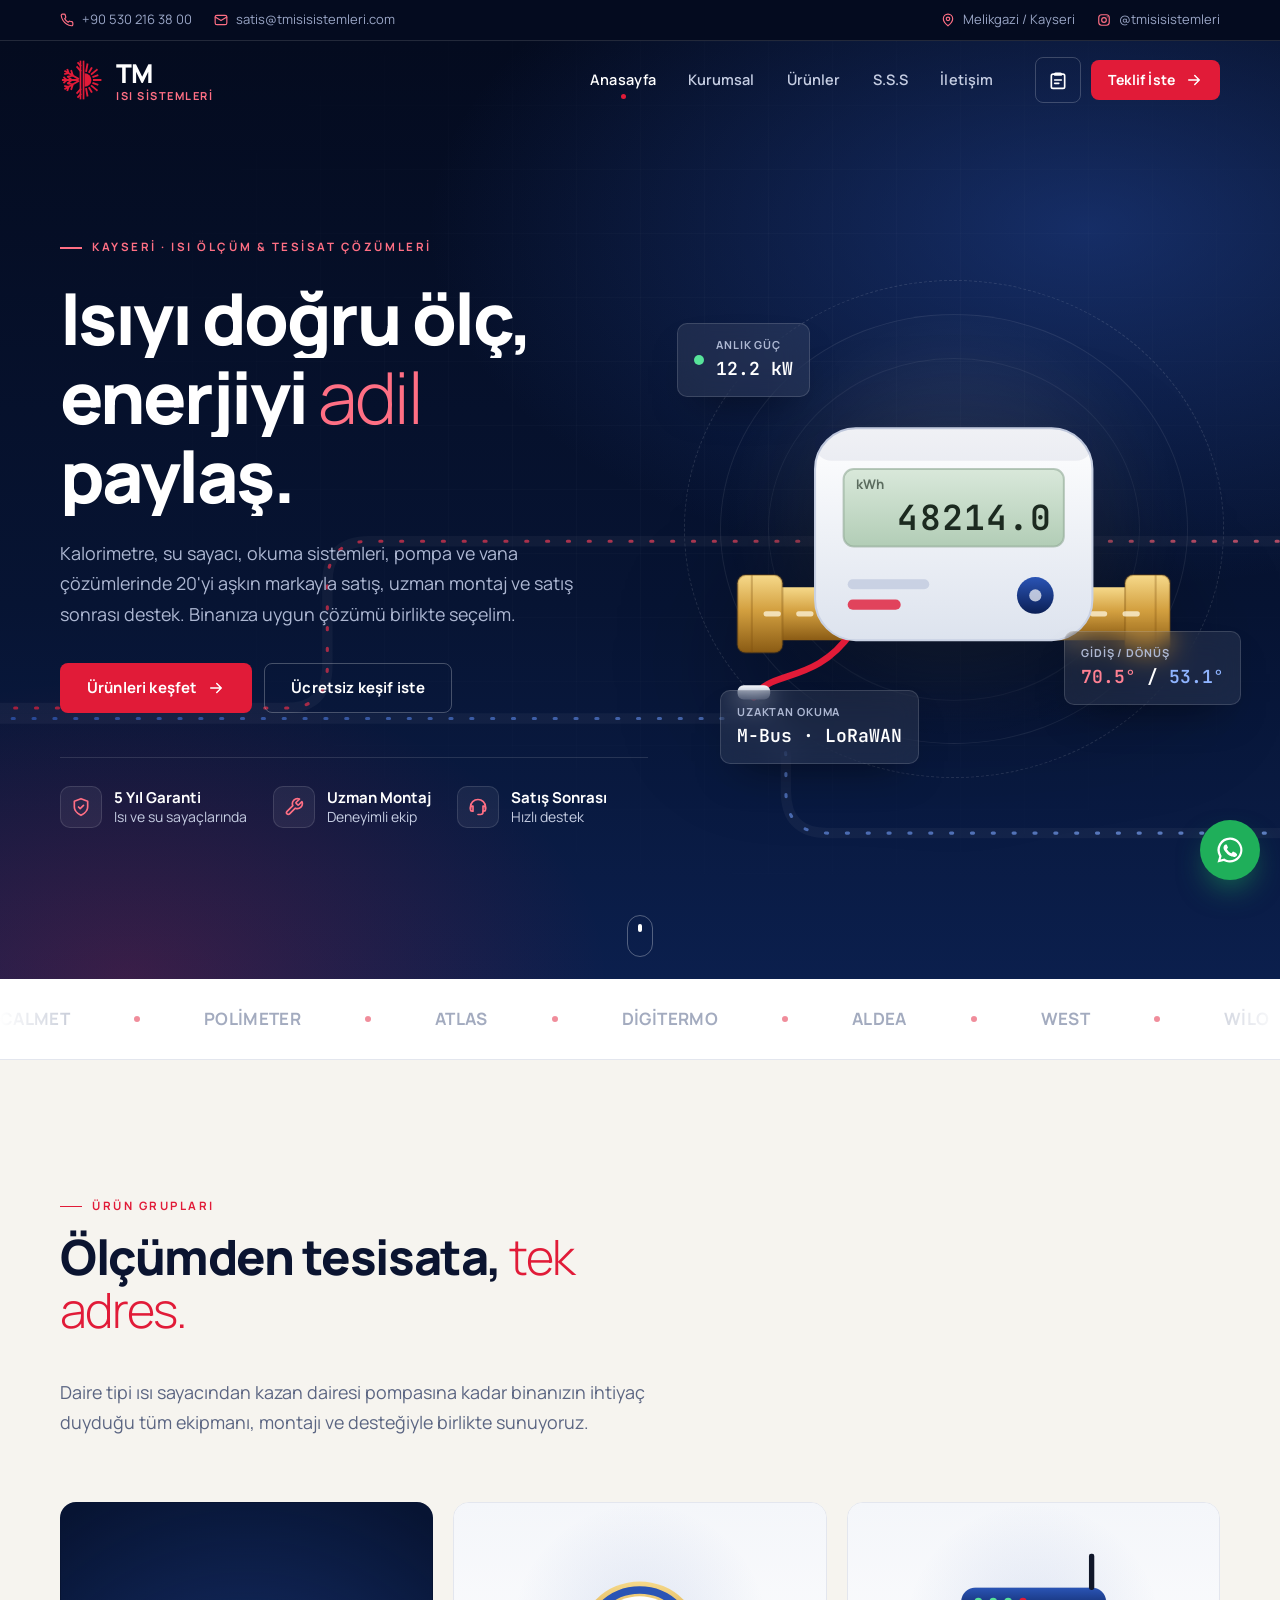
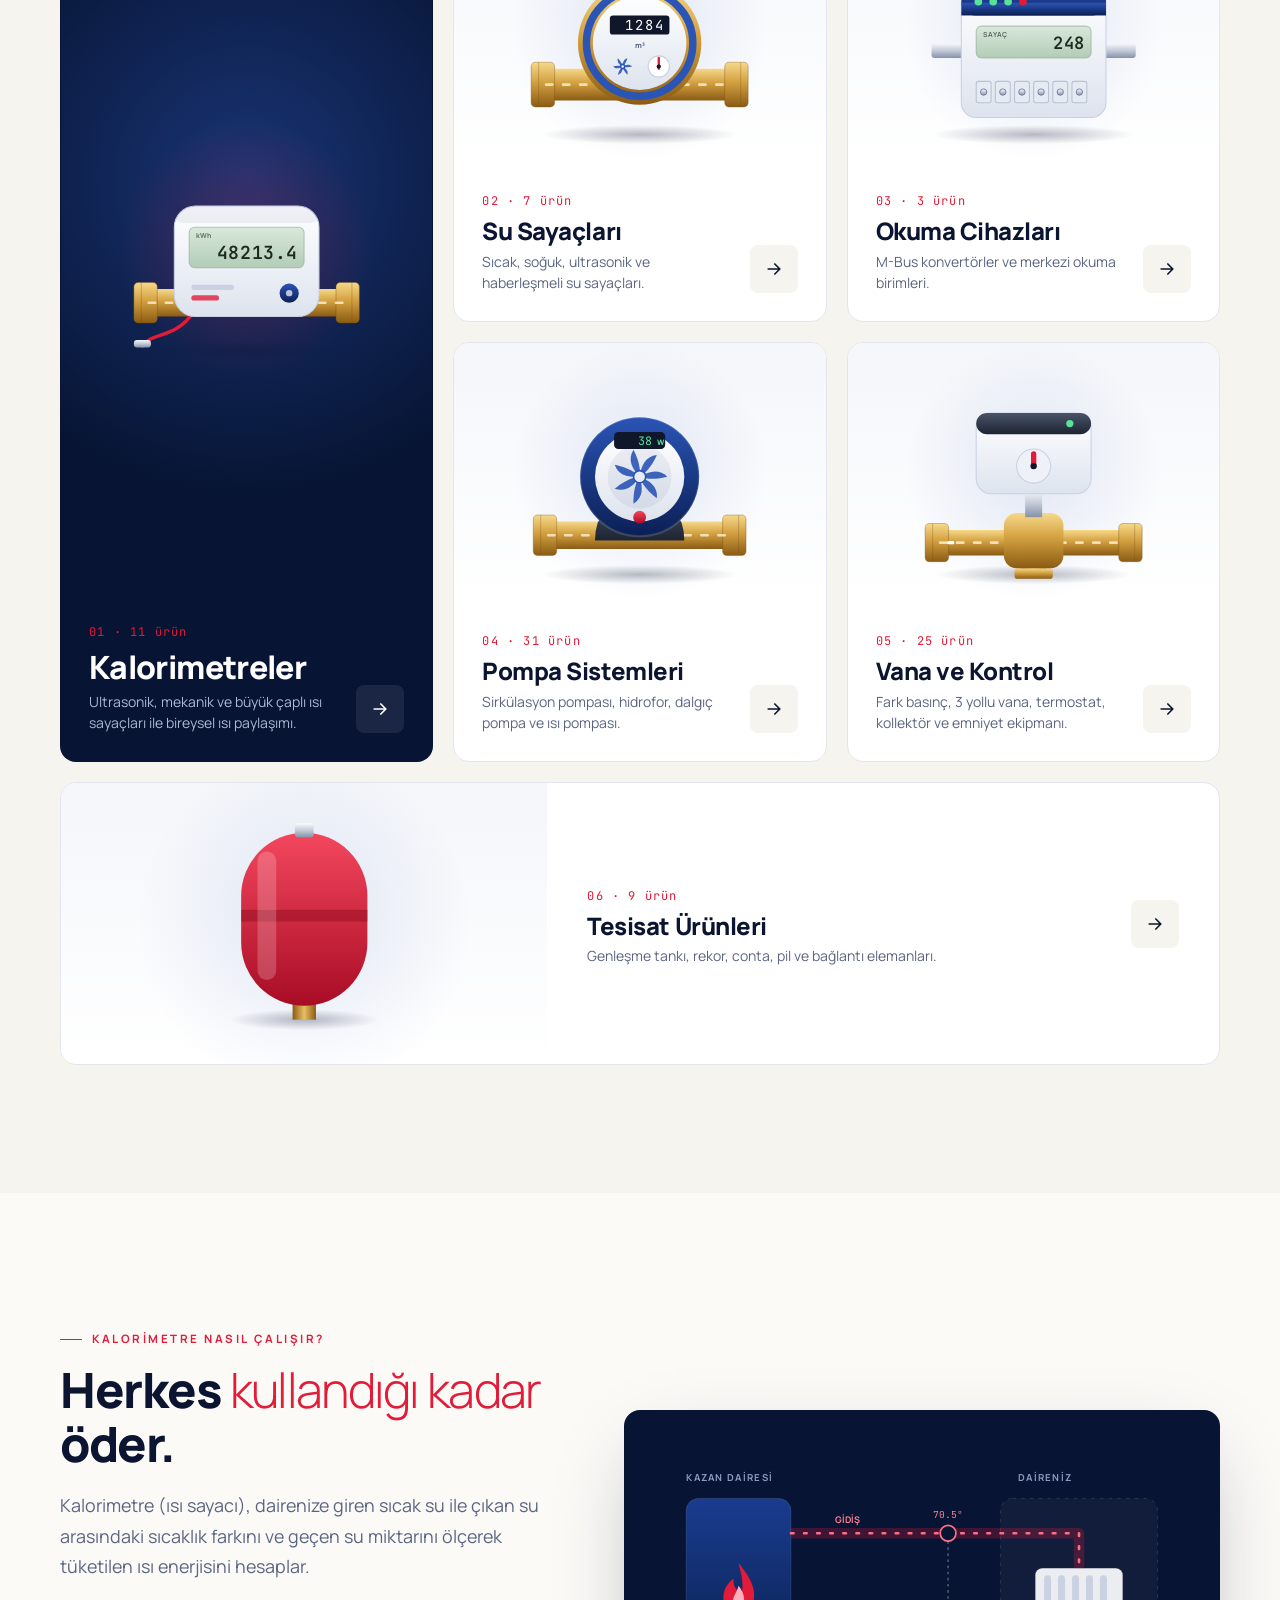
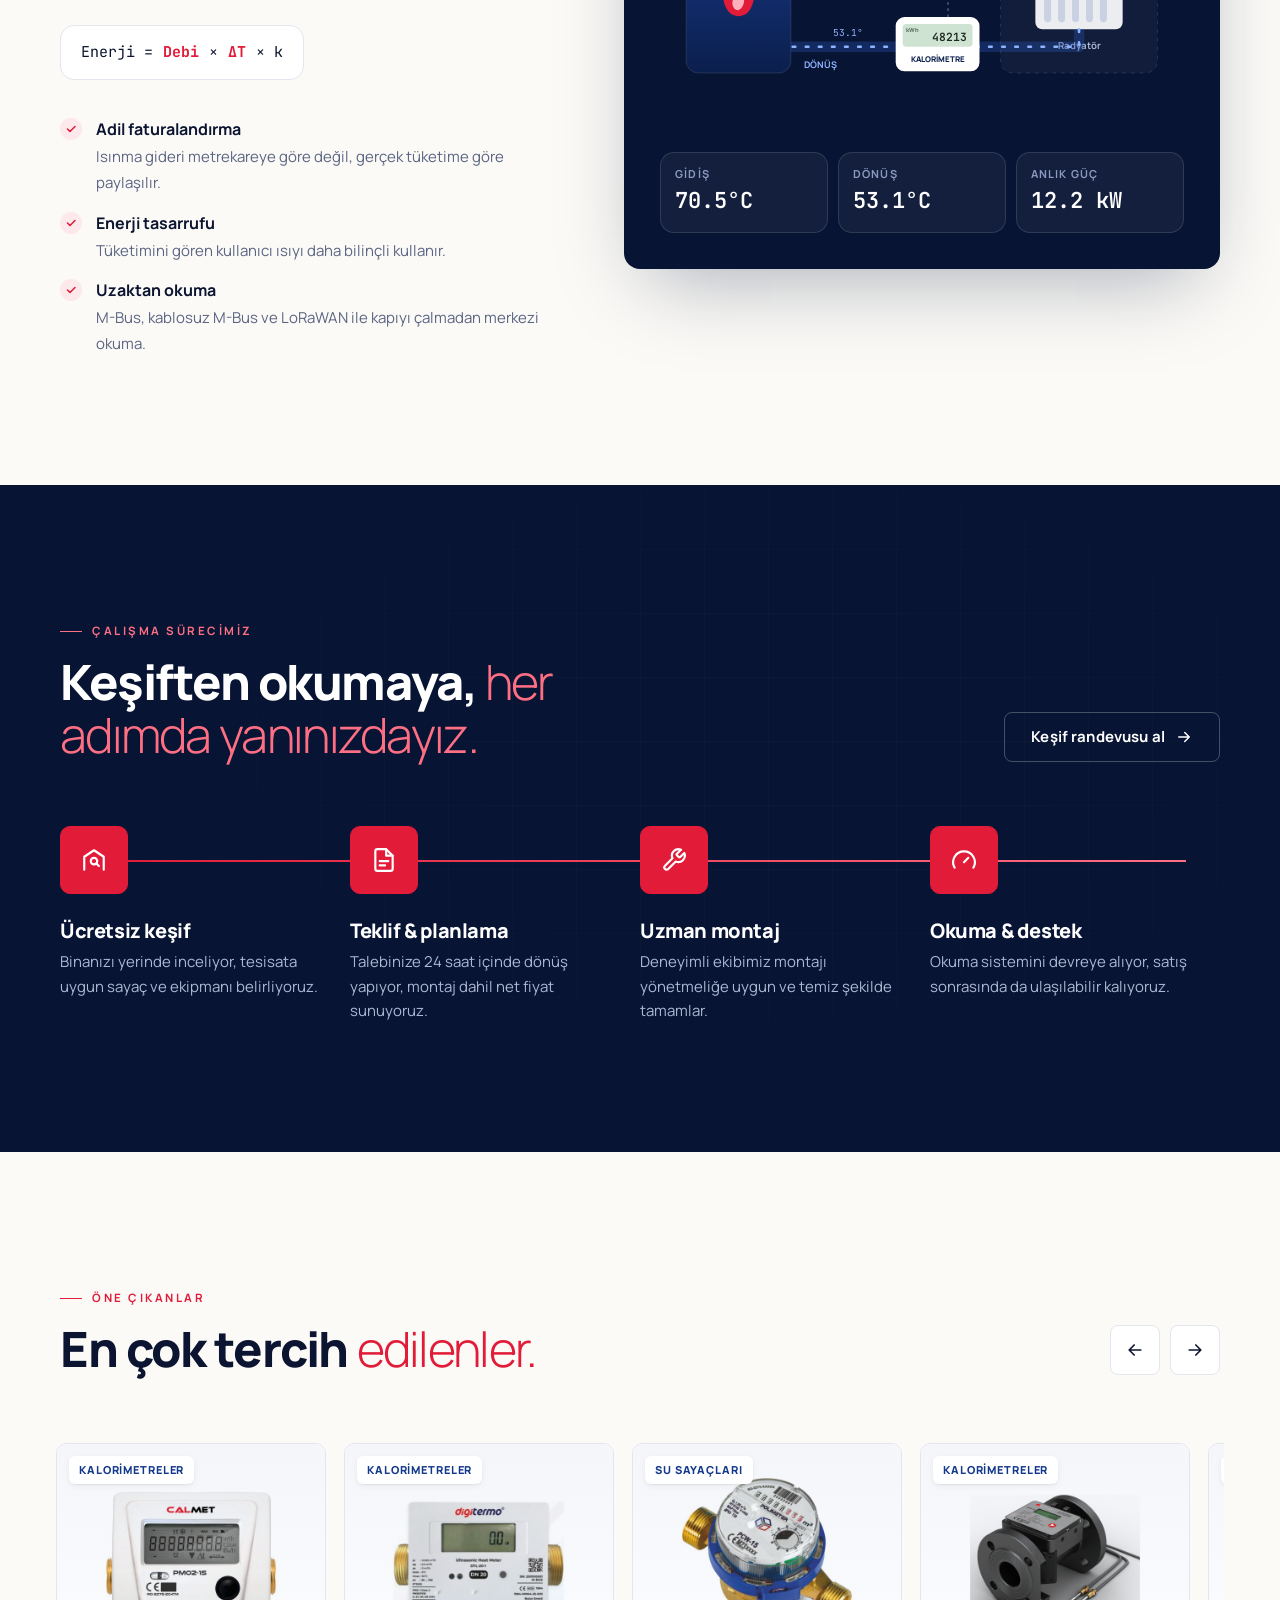
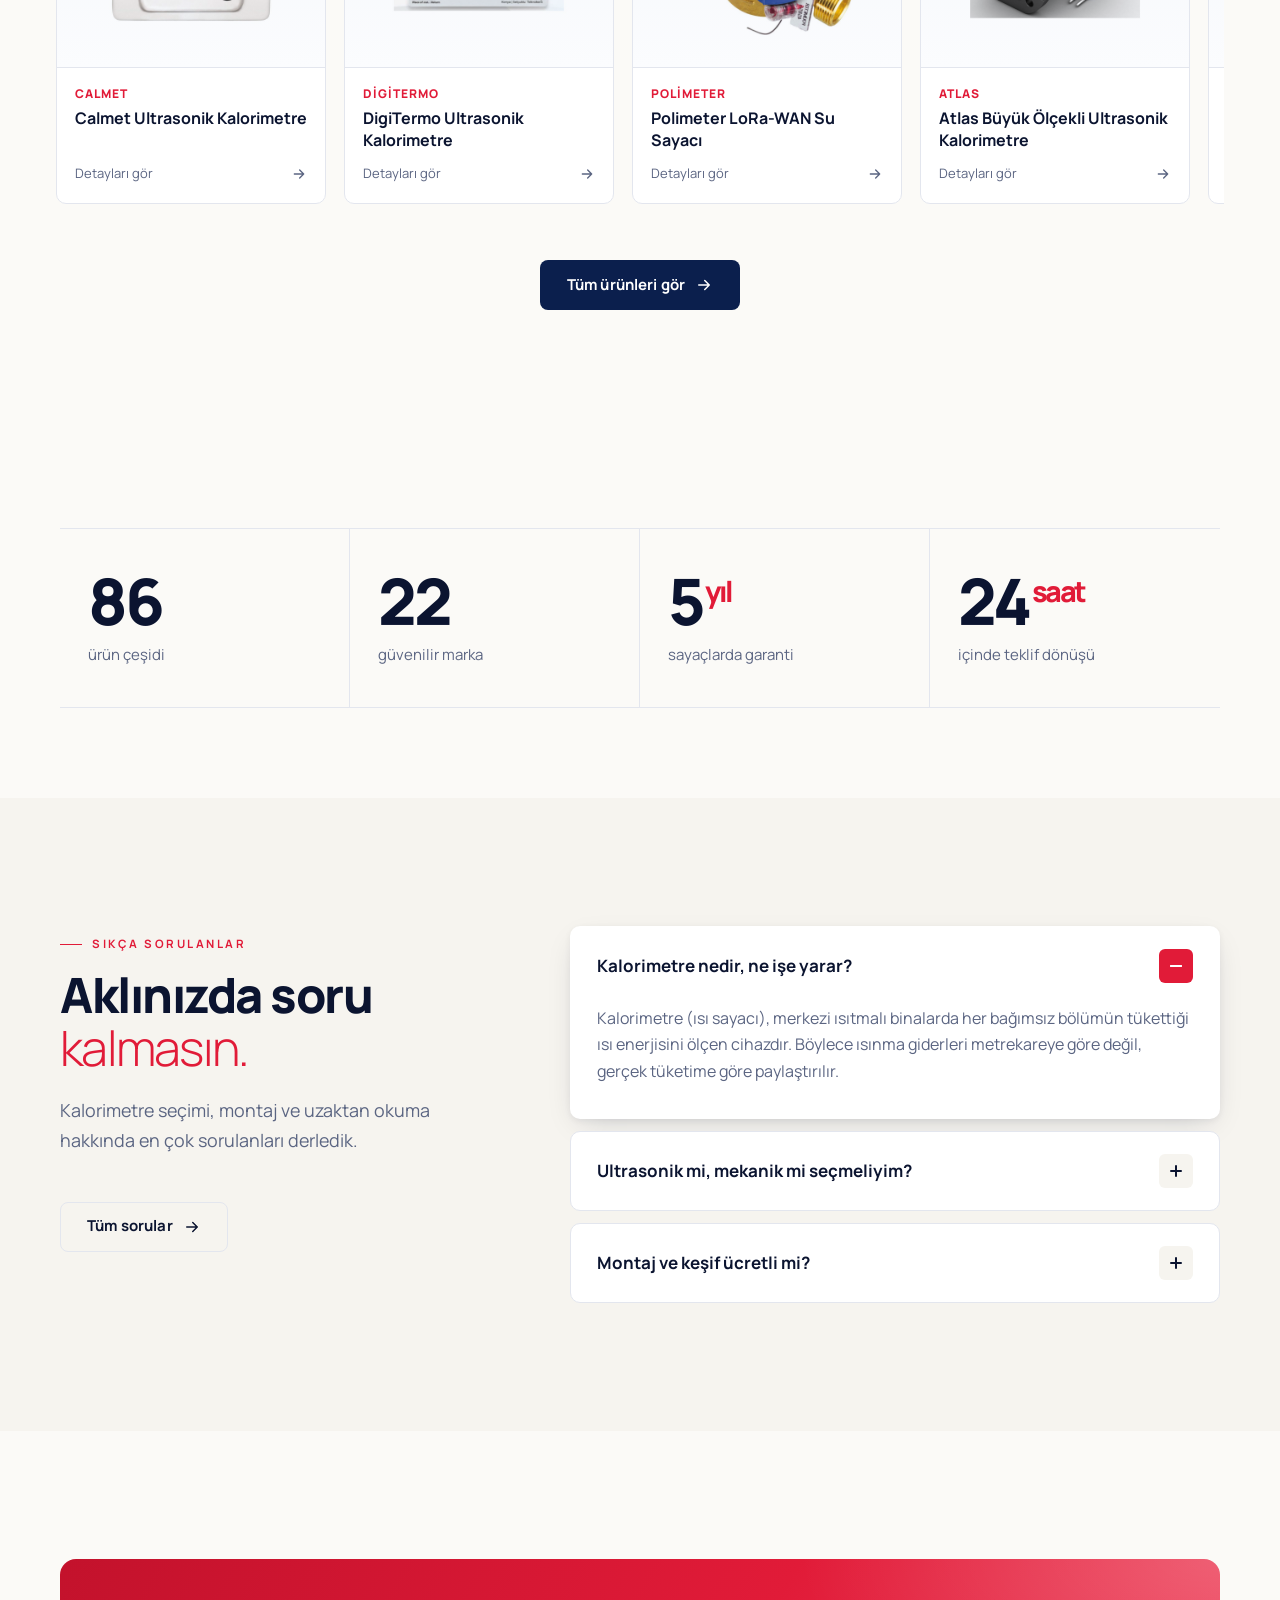
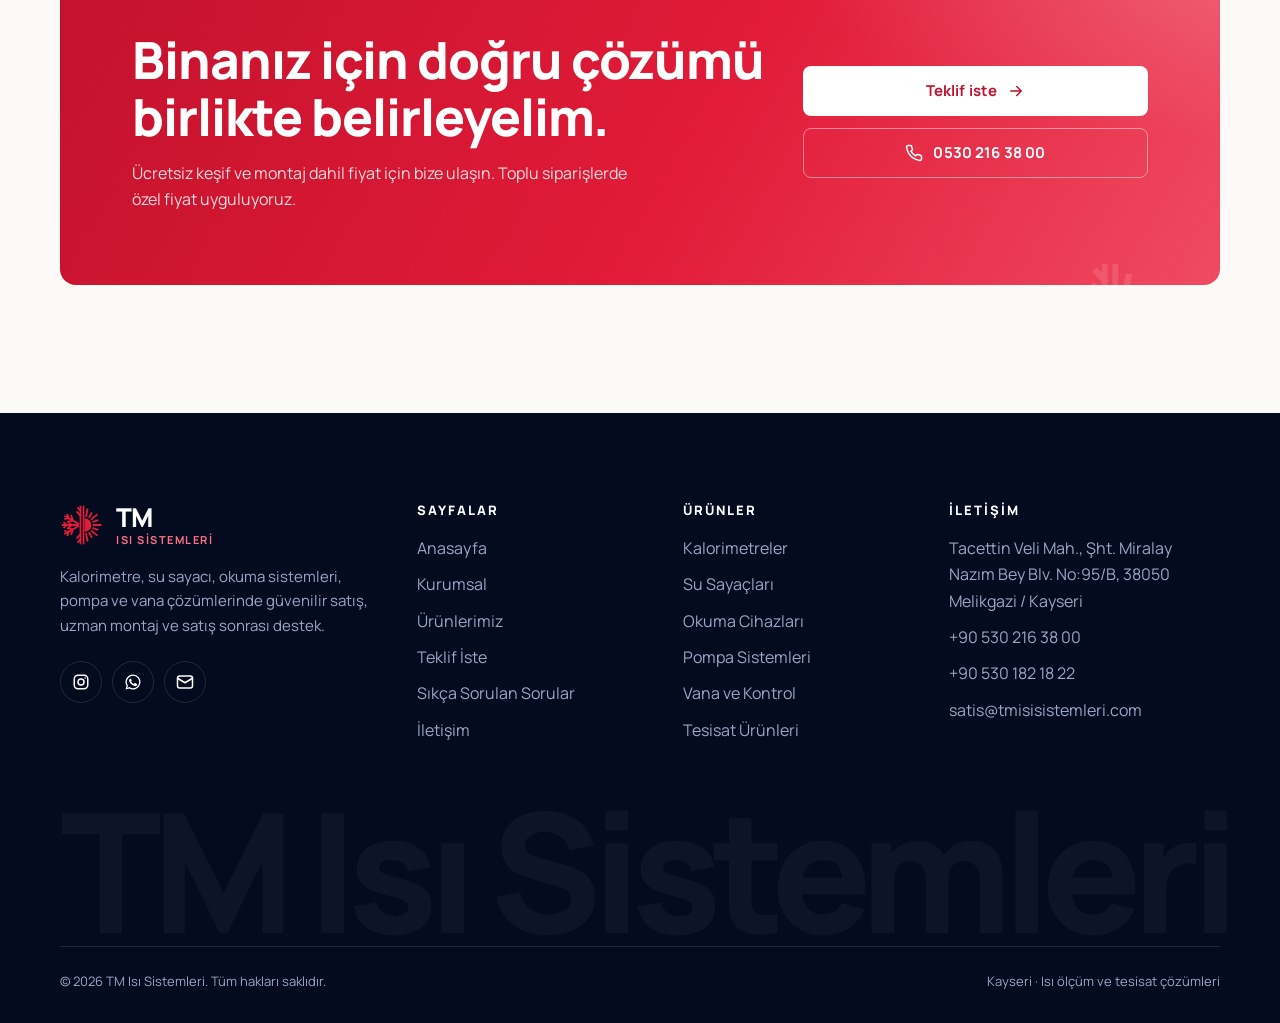
==== index.html @ ef0e56c4 "TM Isı Sistemleri demo sitesi Co-Authored-By: Claude Opus 5.5 <noreply@anthropic.com>" ====
<!doctype html>
<html lang="tr">
<head>
<meta charset="utf-8">
<meta name="viewport" content="width=device-width, initial-scale=1, viewport-fit=cover">
<title>TM Isı Sistemleri — Kalorimetre, Su Sayacı, Pompa ve Vana Çözümleri | Kayseri</title>
<meta name="description" content="Kayseri merkezli TM Isı Sistemleri; ultrasonik kalorimetre (ısı sayacı), su sayacı, okuma sistemleri, sirkülasyon pompası ve vana çözümlerinde satış, uzman montaj ve satış sonrası destek sunar.">
<meta name="theme-color" content="#071433">
<meta property="og:title" content="TM Isı Sistemleri — Kalorimetre, Su Sayacı, Pompa ve Vana Çözümleri | Kayseri">
<meta property="og:description" content="Kayseri merkezli TM Isı Sistemleri; ultrasonik kalorimetre (ısı sayacı), su sayacı, okuma sistemleri, sirkülasyon pompası ve vana çözümlerinde satış, uzman montaj ve satış sonrası destek sunar.">
<meta property="og:type" content="website">
<meta property="og:locale" content="tr_TR">
<link rel="icon" href="assets/img/favicon.svg" type="image/svg+xml">
<link rel="preconnect" href="https://fonts.googleapis.com">
<link rel="preconnect" href="https://fonts.gstatic.com" crossorigin>
<link href="https://fonts.googleapis.com/css2?family=JetBrains+Mono:wght@500;600&family=Manrope:wght@300;400;500;600;700;800&display=swap" rel="stylesheet">
<link rel="stylesheet" href="assets/css/style.css?v=1792790046">
<script>document.documentElement.classList.add('js');try{if(sessionStorage.getItem('tm_pt')&&!matchMedia('(prefers-reduced-motion: reduce)').matches){document.documentElement.classList.add('pt-enter')}sessionStorage.removeItem('tm_pt')}catch(e){}</script>
<script type="application/ld+json">{"@context":"https://schema.org","@type":"LocalBusiness","name":"TM Isı Sistemleri","image":"assets/img/favicon.svg","telephone":"+905302163800","email":"satis@tmisisistemleri.com","url":"https://kalorimetre.net","address":{"@type":"PostalAddress","streetAddress":"Tacettin Veli Mah., Şht. Miralay Nazım Bey Blv. No:95/B","addressLocality":"Melikgazi","addressRegion":"Kayseri","postalCode":"38050","addressCountry":"TR"},"sameAs":["https://www.instagram.com/tmisisistemleri/"]}</script>
</head>
<body data-page="index">
<svg width="0" height="0" style="position:absolute" aria-hidden="true"><symbol id="i-mark" viewBox="0 0 100 100"><g fill="none" stroke="currentColor" stroke-width="4.2" stroke-linecap="square"><path d="M41.3 47.0L11.9 30.0 M29.2 40.0L25.8 29.5 M29.2 40.0L18.4 42.3 M19.5 34.4L17.0 26.8 M19.5 34.4L11.7 36.1 M40.5 50.0L6.5 50.0 M26.5 50.0L18.3 42.6 M26.5 50.0L18.3 57.4 M15.3 50.0L9.4 44.6 M15.3 50.0L9.4 55.4 M41.3 53.0L11.9 70.0 M29.2 60.0L18.4 57.7 M29.2 60.0L25.8 70.5 M19.5 65.6L11.7 63.9 M19.5 65.6L17.0 73.2 M46.5 29.0L39.1 20.8 M46.5 17.2L41.1 11.3 M46.5 71.0L39.1 79.2 M46.5 82.8L41.1 88.7"/><path class="sun-rays" d="M59.6 29.3L62.3 14.5 M66.5 31.8L71.5 23.2 M72.1 36.5L83.6 26.9 M75.7 42.8L85.1 39.4 M77.0 50.0L92.0 50.0 M75.7 57.2L85.1 60.6 M72.1 63.5L83.6 73.1 M66.5 68.2L71.5 76.8 M59.6 70.7L62.3 85.5"/></g><rect x="44.6" y="6" width="3.8" height="88" fill="currentColor"/><rect x="51.6" y="6" width="3.8" height="88" fill="currentColor"/><path d="M56 34.5a15.5 15.5 0 0 1 0 31z" fill="currentColor"/></symbol><symbol id="i-phone" viewBox="0 0 24 24"><path fill="none" stroke="currentColor" stroke-width="2" stroke-linecap="round" stroke-linejoin="round" d="M22 16.9v3a2 2 0 0 1-2.2 2 19.8 19.8 0 0 1-8.6-3.1 19.5 19.5 0 0 1-6-6A19.8 19.8 0 0 1 2.1 4.2 2 2 0 0 1 4.1 2h3a2 2 0 0 1 2 1.7c.1.9.4 1.8.7 2.7a2 2 0 0 1-.5 2.1L8 9.8a16 16 0 0 0 6 6l1.3-1.3a2 2 0 0 1 2.1-.4c.9.3 1.8.6 2.7.7a2 2 0 0 1 1.7 2z"/></symbol>
<symbol id="i-mail" viewBox="0 0 24 24"><g fill="none" stroke="currentColor" stroke-width="2" stroke-linecap="round" stroke-linejoin="round"><rect x="2" y="4" width="20" height="16" rx="3"/><path d="m22 7-10 6L2 7"/></g></symbol>
<symbol id="i-pin" viewBox="0 0 24 24"><g fill="none" stroke="currentColor" stroke-width="2" stroke-linecap="round" stroke-linejoin="round"><path d="M20 10c0 6-8 12-8 12S4 16 4 10a8 8 0 0 1 16 0z"/><circle cx="12" cy="10" r="3"/></g></symbol>
<symbol id="i-arrow" viewBox="0 0 24 24"><path fill="none" stroke="currentColor" stroke-width="2" stroke-linecap="round" stroke-linejoin="round" d="M5 12h14M13 6l6 6-6 6"/></symbol>
<symbol id="i-left" viewBox="0 0 24 24"><path fill="none" stroke="currentColor" stroke-width="2" stroke-linecap="round" stroke-linejoin="round" d="M19 12H5M11 6l-6 6 6 6"/></symbol>
<symbol id="i-plus" viewBox="0 0 24 24"><path fill="none" stroke="currentColor" stroke-width="2.4" stroke-linecap="round" d="M12 5v14M5 12h14"/></symbol>
<symbol id="i-check" viewBox="0 0 24 24"><path fill="none" stroke="currentColor" stroke-width="2.6" stroke-linecap="round" stroke-linejoin="round" d="M5 12.5l4.5 4.5L19 7.5"/></symbol>
<symbol id="i-menu" viewBox="0 0 24 24"><path fill="none" stroke="currentColor" stroke-width="2" stroke-linecap="round" d="M4 8h16M4 16h10"/></symbol>
<symbol id="i-close" viewBox="0 0 24 24"><path fill="none" stroke="currentColor" stroke-width="2.2" stroke-linecap="round" d="M6 6l12 12M18 6 6 18"/></symbol>
<symbol id="i-search" viewBox="0 0 24 24"><g fill="none" stroke="currentColor" stroke-width="2" stroke-linecap="round"><circle cx="11" cy="11" r="7"/><path d="m20 20-3.5-3.5"/></g></symbol>
<symbol id="i-filter" viewBox="0 0 24 24"><path fill="none" stroke="currentColor" stroke-width="2" stroke-linecap="round" d="M4 6h16M7 12h10M10 18h4"/></symbol>
<symbol id="i-list" viewBox="0 0 24 24"><g fill="none" stroke="currentColor" stroke-width="2" stroke-linecap="round" stroke-linejoin="round"><path d="M9 4h6a1 1 0 0 1 1 1v1H8V5a1 1 0 0 1 1-1z"/><path d="M16 5h2a2 2 0 0 1 2 2v13a2 2 0 0 1-2 2H6a2 2 0 0 1-2-2V7a2 2 0 0 1 2-2h2"/><path d="M8 12h8M8 16h5"/></g></symbol>
<symbol id="i-shield" viewBox="0 0 24 24"><g fill="none" stroke="currentColor" stroke-width="2" stroke-linecap="round" stroke-linejoin="round"><path d="M12 22s8-4 8-10V5l-8-3-8 3v7c0 6 8 10 8 10z"/><path d="m9 12 2 2 4-4"/></g></symbol>
<symbol id="i-tool" viewBox="0 0 24 24"><path fill="none" stroke="currentColor" stroke-width="2" stroke-linecap="round" stroke-linejoin="round" d="M14.7 6.3a1 1 0 0 0 0 1.4l1.6 1.6a1 1 0 0 0 1.4 0l3.8-3.8a6 6 0 0 1-7.9 7.9l-6.9 6.9a2.1 2.1 0 0 1-3-3l6.9-6.9a6 6 0 0 1 7.9-7.9z"/></symbol>
<symbol id="i-headset" viewBox="0 0 24 24"><g fill="none" stroke="currentColor" stroke-width="2" stroke-linecap="round" stroke-linejoin="round"><path d="M3 14v-2a9 9 0 0 1 18 0v2"/><path d="M21 15a2 2 0 0 1-2 2h-1v-6h1a2 2 0 0 1 2 2zM3 15a2 2 0 0 0 2 2h1v-6H5a2 2 0 0 0-2 2z"/><path d="M18 17v1a3 3 0 0 1-3 3h-3"/></g></symbol>
<symbol id="i-search-pin" viewBox="0 0 24 24"><g fill="none" stroke="currentColor" stroke-width="2" stroke-linecap="round" stroke-linejoin="round"><path d="M3 21V9l9-6 9 6v12"/><circle cx="12" cy="13" r="3"/><path d="m14.2 15.2 2.3 2.3"/></g></symbol>
<symbol id="i-doc" viewBox="0 0 24 24"><g fill="none" stroke="currentColor" stroke-width="2" stroke-linecap="round" stroke-linejoin="round"><path d="M14 2H6a2 2 0 0 0-2 2v16a2 2 0 0 0 2 2h12a2 2 0 0 0 2-2V8z"/><path d="M14 2v6h6M8 13h8M8 17h5"/></g></symbol>
<symbol id="i-gauge" viewBox="0 0 24 24"><g fill="none" stroke="currentColor" stroke-width="2" stroke-linecap="round"><path d="M12 14l4-4"/><path d="M3.3 19a10 10 0 1 1 17.4 0"/></g></symbol>
<symbol id="i-clock" viewBox="0 0 24 24"><g fill="none" stroke="currentColor" stroke-width="2" stroke-linecap="round"><circle cx="12" cy="12" r="9"/><path d="M12 7v5l3 2"/></g></symbol>
<symbol id="i-info" viewBox="0 0 24 24"><g fill="none" stroke="currentColor" stroke-width="2" stroke-linecap="round"><circle cx="12" cy="12" r="9"/><path d="M12 11v5M12 8h.01"/></g></symbol>
<symbol id="i-copy" viewBox="0 0 24 24"><g fill="none" stroke="currentColor" stroke-width="2" stroke-linecap="round" stroke-linejoin="round"><rect x="9" y="9" width="12" height="12" rx="2"/><path d="M5 15H4a1 1 0 0 1-1-1V4a1 1 0 0 1 1-1h10a1 1 0 0 1 1 1v1"/></g></symbol>
<symbol id="i-upload" viewBox="0 0 24 24"><path fill="none" stroke="currentColor" stroke-width="2" stroke-linecap="round" stroke-linejoin="round" d="M12 16V4M7 9l5-5 5 5M4 16v3a2 2 0 0 0 2 2h12a2 2 0 0 0 2-2v-3"/></symbol>
<symbol id="i-wa" viewBox="0 0 24 24"><path fill="currentColor" d="M12 2a10 10 0 0 0-8.6 15.1L2 22l5-1.3A10 10 0 1 0 12 2zm0 18.2c-1.5 0-3-.4-4.2-1.2l-.3-.2-3 .8.8-2.9-.2-.3A8.2 8.2 0 1 1 12 20.2zm4.5-6.1c-.2-.1-1.5-.7-1.7-.8-.2-.1-.4-.1-.6.1l-.8 1c-.1.2-.3.2-.5.1a6.7 6.7 0 0 1-3.3-2.9c-.3-.4.2-.4.7-1.4.1-.2 0-.3 0-.4l-.8-1.8c-.2-.5-.4-.4-.6-.4h-.5a1 1 0 0 0-.7.3c-.2.3-.9.9-.9 2.2s1 2.6 1.1 2.7c.1.2 1.9 2.9 4.6 4 1.7.7 2.4.8 3.2.7.5-.1 1.5-.6 1.8-1.2.2-.6.2-1.1.1-1.2l-.4-.2z"/></symbol>
<symbol id="i-ig" viewBox="0 0 24 24"><g fill="none" stroke="currentColor" stroke-width="2"><rect x="3" y="3" width="18" height="18" rx="5"/><circle cx="12" cy="12" r="4"/><circle cx="17.5" cy="6.5" r="1" fill="currentColor" stroke="none"/></g></symbol>
</svg>

<div class="pt" aria-hidden="true">
  <div class="pt__panel"></div>
  <div class="pt__stage">
    <div class="pt__logo">
      <div class="pt__mark"><svg class="pt__layer" style="--z:10"><use href="#i-mark"/></svg><svg class="pt__layer" style="--z:9"><use href="#i-mark"/></svg><svg class="pt__layer" style="--z:8"><use href="#i-mark"/></svg><svg class="pt__layer" style="--z:7"><use href="#i-mark"/></svg><svg class="pt__layer" style="--z:6"><use href="#i-mark"/></svg><svg class="pt__layer" style="--z:5"><use href="#i-mark"/></svg><svg class="pt__layer" style="--z:4"><use href="#i-mark"/></svg><svg class="pt__layer" style="--z:3"><use href="#i-mark"/></svg><svg class="pt__layer" style="--z:2"><use href="#i-mark"/></svg><svg class="pt__layer" style="--z:1"><use href="#i-mark"/></svg><svg class="pt__layer" style="--z:0"><use href="#i-mark"/></svg></div>
      <div class="pt__word"><span class="pt__tm">TM</span><span class="pt__sub">Isı Sistemleri</span></div>
    </div>
  </div>
</div>

<div class="topbar">
  <div class="wrap">
    <div class="topbar__l">
      <a href="tel:+905302163800"><svg><use href="#i-phone"/></svg>+90 530 216 38 00</a>
      <a href="mailto:satis@tmisisistemleri.com"><svg><use href="#i-mail"/></svg>satis@tmisisistemleri.com</a>
    </div>
    <div class="topbar__r">
      <a href="iletisim.html#harita"><svg><use href="#i-pin"/></svg>Melikgazi / Kayseri</a>
      <a href="https://www.instagram.com/tmisisistemleri/" target="_blank" rel="noopener"><svg><use href="#i-ig"/></svg>@tmisisistemleri</a>
    </div>
  </div>
</div>

<header class="header" id="top">
  <div class="wrap">
    <a class="brand" href="index.html" aria-label="TM Isı Sistemleri — Anasayfa">
      <svg class="brand__mark mark" style="color:#E11B38"><use href="#i-mark"/></svg>
      <span class="brand__txt"><span class="brand__tm">TM</span><span class="brand__sub">Isı Sistemleri</span></span>
    </a>
    <nav class="nav" aria-label="Ana menü">
      <a href="index.html" class="is-active" aria-current="page">Anasayfa</a>
      <a href="kurumsal.html" >Kurumsal</a>
      <a href="urunler.html" >Ürünler</a>
      <a href="sss.html" >S.S.S</a>
      <a href="iletisim.html" >İletişim</a>
    </nav>
    <div class="header__cta">
      <a class="cart-btn" href="teklif.html" aria-label="Teklif listesi"><svg><use href="#i-list"/></svg><span class="cart-btn__n" data-cart-n>0</span></a>
      <a class="btn btn--sm" href="teklif.html">Teklif İste <svg><use href="#i-arrow"/></svg></a>
      <button class="burger" type="button" aria-label="Menüyü aç" data-drawer-open><svg><use href="#i-menu"/></svg></button>
    </div>
  </div>
</header>

<div class="drawer" id="drawer" aria-hidden="true">
  <div class="drawer__top">
    <a class="brand" href="index.html"><svg class="brand__mark mark" style="color:#E11B38"><use href="#i-mark"/></svg><span class="brand__txt"><span class="brand__tm">TM</span><span class="brand__sub">Isı Sistemleri</span></span></a>
    <button class="burger" type="button" aria-label="Menüyü kapat" data-drawer-close><svg><use href="#i-close"/></svg></button>
  </div>
  <nav>
    <a href="index.html">Anasayfa <span>01</span></a>
    <a href="kurumsal.html">Kurumsal <span>02</span></a>
    <a href="urunler.html">Ürünler <span>03</span></a>
    <a href="teklif.html">Teklif İste <span>04</span></a>
    <a href="sss.html">S.S.S <span>05</span></a>
    <a href="iletisim.html">İletişim <span>06</span></a>
  </nav>
  <div class="drawer__foot">
    <a class="btn" href="tel:+905302163800"><svg><use href="#i-phone"/></svg> 0530 216 38 00</a>
    <a class="btn btn--wa" href="https://wa.me/905302163800" target="_blank" rel="noopener"><svg><use href="#i-wa"/></svg> WhatsApp</a>
  </div>
</div>

<main id="main">
<section class="hero">
  <div class="hero__grid-bg"></div>
  <svg class="hero__pipes" viewBox="0 0 1440 900" preserveAspectRatio="xMidYMid slice" aria-hidden="true">
    <defs>
      <linearGradient id="hp1" x1="0" x2="1"><stop offset="0" stop-color="#E11B38"/><stop offset="1" stop-color="#FF6F84"/></linearGradient>
      <linearGradient id="hp2" x1="0" x2="1"><stop offset="0" stop-color="#2A54B5"/><stop offset="1" stop-color="#8FB4FF"/></linearGradient>
    </defs>
    <path class="p-base" d="M-40 640 H 380 Q 420 640 420 600 V 520 Q 420 480 460 480 H 1500"/>
    <path class="p-flow" stroke="url(#hp1)" d="M-40 640 H 380 Q 420 640 420 600 V 520 Q 420 480 460 480 H 1500"/>
    <path class="p-base" d="M1500 760 H 900 Q 860 760 860 720 V 690 Q 860 650 820 650 H -40"/>
    <path class="p-flow" stroke="url(#hp2)" style="animation-direction:reverse" d="M1500 760 H 900 Q 860 760 860 720 V 690 Q 860 650 820 650 H -40"/>
  </svg>
  <div class="wrap on-dark">
    <div>
      <span class="eyebrow">Kayseri · Isı ölçüm &amp; tesisat çözümleri</span>
      <h1 class="h-xl"><span class="line"><span>Isıyı doğru ölç,</span></span><span class="line"><span>enerjiyi <span class="serif">adil</span></span></span><span class="line"><span>paylaş.</span></span></h1>
      <p class="lead">Kalorimetre, su sayacı, okuma sistemleri, pompa ve vana çözümlerinde 20'yi aşkın markayla satış, uzman montaj ve satış sonrası destek. Binanıza uygun çözümü birlikte seçelim.</p>
      <div class="hero__ctas">
        <a class="btn" href="urunler.html">Ürünleri keşfet <svg><use href="#i-arrow"/></svg></a>
        <a class="btn btn--ghost" href="teklif.html">Ücretsiz keşif iste</a>
      </div>
      <div class="hero__trust">
        <div><span class="ic"><svg><use href="#i-shield"/></svg></span><span><b>5 Yıl Garanti</b>Isı ve su sayaçlarında</span></div>
        <div><span class="ic"><svg><use href="#i-tool"/></svg></span><span><b>Uzman Montaj</b>Deneyimli ekip</span></div>
        <div><span class="ic"><svg><use href="#i-headset"/></svg></span><span><b>Satış Sonrası</b>Hızlı destek</span></div>
      </div>
    </div>
    <div class="hero__stage" aria-hidden="true">
      <div class="hero__orb"></div>
      <div class="hero__device anim-gate is-live" data-art="heat-us"></div>
      <div class="chip chip--a"><span class="dot"></span><span><small>Anlık güç</small><b data-live="kw">12.3 kW</b></span></div>
      <div class="chip chip--b"><span><small>Gidiş / Dönüş</small><b><span class="t-hot" data-live="sup">70.0°</span> / <span class="t-cold" data-live="ret">52.4°</span></b></span></div>
      <div class="chip chip--c"><span><small>Uzaktan okuma</small><b>M-Bus · LoRaWAN</b></span></div>
    </div>
  </div>
  <div class="scroll-cue" aria-hidden="true"></div>
</section>

<div class="marquee" aria-label="Çalıştığımız markalar">
  <div class="marquee__track" data-marquee></div>
</div>

<section class="sec sec--ivory" id="kategoriler">
  <div class="wrap">
    <div class="sec-head">
      <div class="rv">
        <span class="eyebrow">Ürün grupları</span>
        <h2 class="h-lg">Ölçümden tesisata, <span class="serif">tek adres.</span></h2>
      </div>
      <p class="lead rv" style="--d:1">Daire tipi ısı sayacından kazan dairesi pompasına kadar binanızın ihtiyaç duyduğu tüm ekipmanı, montajı ve desteğiyle birlikte sunuyoruz.</p>
    </div>
    <div class="cats" data-cats></div>
  </div>
</section>

<section class="sec" id="nasil-calisir">
  <div class="wrap explain">
    <div class="rv">
      <span class="eyebrow">Kalorimetre nasıl çalışır?</span>
      <h2 class="h-lg" style="margin-top:14px">Herkes <span class="serif">kullandığı kadar</span> öder.</h2>
      <p class="lead" style="margin-top:20px">Kalorimetre (ısı sayacı), dairenize giren sıcak su ile çıkan su arasındaki sıcaklık farkını ve geçen su miktarını ölçerek tüketilen ısı enerjisini hesaplar.</p>
      <div class="formula">Enerji = <b>Debi</b> × <b>ΔT</b> × k</div>
      <ul class="bullets">
        <li><div><b>Adil faturalandırma</b><span>Isınma gideri metrekareye göre değil, gerçek tüketime göre paylaşılır.</span></div></li>
        <li><div><b>Enerji tasarrufu</b><span>Tüketimini gören kullanıcı ısıyı daha bilinçli kullanır.</span></div></li>
        <li><div><b>Uzaktan okuma</b><span>M-Bus, kablosuz M-Bus ve LoRaWAN ile kapıyı çalmadan merkezi okuma.</span></div></li>
      </ul>
    </div>
    <div class="diagram rv" style="--d:2" aria-label="Kalorimetre çalışma şeması">
      <svg viewBox="0 0 600 330" role="img">
        <defs>
          <linearGradient id="dgB" x1="0" y1="0" x2="0" y2="1"><stop offset="0" stop-color="#1A3C8F"/><stop offset="1" stop-color="#0B1F4D"/></linearGradient>
        </defs>
        <g font-family="Manrope,sans-serif" font-size="11" font-weight="700" fill="#8E9AC0" letter-spacing="1.5">
          <text x="30" y="40">KAZAN DAİRESİ</text><text x="410" y="40">DAİRENİZ</text>
        </g>
        <rect x="30" y="60" width="120" height="200" rx="14" fill="url(#dgB)" stroke="rgba(255,255,255,.12)"/>
        <g transform="translate(90 170)">
          <path class="flame" d="M0 -36 C 18 -14 22 0 14 16 C 8 28 -8 28 -14 16 C -22 0 -14 -12 -6 -18 C -6 -6 0 -2 4 -4 C 6 -16 2 -26 0 -36Z" fill="#E11B38"/>
          <path class="flame f2" d="M0 -10 C 8 0 8 10 3 16 C 0 20 -6 18 -7 12 C -8 4 -2 -2 0 -10Z" fill="#FFB0BC"/>
        </g>
        <rect x="390" y="60" width="180" height="200" rx="14" fill="rgba(255,255,255,.04)" stroke="rgba(255,255,255,.14)" stroke-dasharray="4 6"/>
        <g transform="translate(430 140)">
          <rect width="100" height="70" rx="8" fill="#fff" opacity=".92"/>
          <g fill="#C9D1E3"><rect x="10" y="8" width="8" height="54" rx="4"/><rect x="26" y="8" width="8" height="54" rx="4"/><rect x="42" y="8" width="8" height="54" rx="4"/><rect x="58" y="8" width="8" height="54" rx="4"/><rect x="74" y="8" width="8" height="54" rx="4"/></g>
          <g class="heatwaves" stroke="#E11B38" stroke-width="2.4" fill="none" stroke-linecap="round"><path d="M20 -6 q4 -5 0 -10 q-4 -5 0 -10"/><path d="M50 -6 q4 -5 0 -10 q-4 -5 0 -10"/><path d="M80 -6 q4 -5 0 -10 q-4 -5 0 -10"/></g>
          <text x="50" y="92" text-anchor="middle" font-family="Manrope" font-size="11" font-weight="700" fill="#AEB8D3">Radyatör</text>
        </g>
        <!-- gidiş -->
        <path d="M150 100 H 480 V 140" fill="none" stroke="rgba(225,27,56,.25)" stroke-width="12" stroke-linejoin="round"/>
        <path class="dflow" d="M150 100 H 480 V 140" fill="none" stroke="#FF6F84" stroke-width="3" stroke-linejoin="round"/>
        <!-- dönüş -->
        <path d="M480 210 V 230 H 150" fill="none" stroke="rgba(42,84,181,.35)" stroke-width="12" stroke-linejoin="round"/>
        <path class="dflow" d="M480 210 V 230 H 150" fill="none" stroke="#8FB4FF" stroke-width="3" stroke-linejoin="round"/>
        <!-- sensörler -->
        <g transform="translate(330 100)"><circle r="9" fill="#071433" stroke="#FF6F84" stroke-width="2"/><text y="-18" text-anchor="middle" font-family="JetBrains Mono" font-size="11" fill="#FF8193" data-live="sup">70.0°</text></g>
        <path d="M330 109 V 196" stroke="rgba(255,255,255,.35)" stroke-width="1.5" stroke-dasharray="3 4"/>
        <g transform="translate(270 196)">
          <rect width="96" height="62" rx="10" fill="#fff"/>
          <rect x="8" y="8" width="80" height="26" rx="4" fill="#CFE3D2"/>
          <text x="82" y="27" text-anchor="end" font-family="JetBrains Mono" font-size="13" font-weight="600" fill="#1C2A20" data-live="kwh">48213</text>
          <text x="12" y="17" font-family="Manrope" font-size="6.5" font-weight="800" fill="#2B3B2F" opacity=".7">kWh</text>
          <text x="48" y="51" text-anchor="middle" font-family="Manrope" font-size="9" font-weight="800" fill="#0B1F4D">KALORİMETRE</text>
        </g>
        <g transform="translate(215 230)"><text y="-12" text-anchor="middle" font-family="JetBrains Mono" font-size="11" fill="#8FB4FF" data-live="ret">52.4°</text></g>
        <g font-family="Manrope" font-size="10.5" font-weight="700">
          <text x="200" y="88" fill="#FF8193">GİDİŞ</text><text x="165" y="254" fill="#8FB4FF">DÖNÜŞ</text>
        </g>
      </svg>
      <div class="readout">
        <div><small>Gidiş</small><b data-live="sup">70.0°C</b></div>
        <div><small>Dönüş</small><b data-live="ret">52.4°C</b></div>
        <div><small>Anlık güç</small><b data-live="kw">12.3 kW</b></div>
      </div>
    </div>
  </div>
</section>

<section class="sec dark on-dark" id="surec" style="background:var(--navy-900)">
  <div class="hero__grid-bg"></div>
  <div class="wrap" style="position:relative">
    <div class="sec-head">
      <div class="rv">
        <span class="eyebrow">Çalışma sürecimiz</span>
        <h2 class="h-lg">Keşiften okumaya, <span class="serif">her adımda yanınızdayız.</span></h2>
      </div>
      <a class="btn btn--ghost rv" style="--d:1" href="teklif.html">Keşif randevusu al <svg><use href="#i-arrow"/></svg></a>
    </div>
    <div class="steps" data-steps>
      <span class="bar"></span>
      <div class="step" style="--i:0"><div class="step__n"><svg><use href="#i-search-pin"/></svg></div><h3>Ücretsiz keşif</h3><p>Binanızı yerinde inceliyor, tesisata uygun sayaç ve ekipmanı belirliyoruz.</p></div>
      <div class="step" style="--i:1"><div class="step__n"><svg><use href="#i-doc"/></svg></div><h3>Teklif &amp; planlama</h3><p>Talebinize 24 saat içinde dönüş yapıyor, montaj dahil net fiyat sunuyoruz.</p></div>
      <div class="step" style="--i:2"><div class="step__n"><svg><use href="#i-tool"/></svg></div><h3>Uzman montaj</h3><p>Deneyimli ekibimiz montajı yönetmeliğe uygun ve temiz şekilde tamamlar.</p></div>
      <div class="step" style="--i:3"><div class="step__n"><svg><use href="#i-gauge"/></svg></div><h3>Okuma &amp; destek</h3><p>Okuma sistemini devreye alıyor, satış sonrasında da ulaşılabilir kalıyoruz.</p></div>
    </div>
  </div>
</section>

<section class="sec" id="one-cikanlar">
  <div class="wrap">
    <div class="sec-head">
      <div class="rv">
        <span class="eyebrow">Öne çıkanlar</span>
        <h2 class="h-lg">En çok tercih <span class="serif">edilenler.</span></h2>
      </div>
      <div class="rail-nav rv" style="--d:1">
        <button type="button" aria-label="Önceki" data-rail-prev><svg><use href="#i-left"/></svg></button>
        <button type="button" aria-label="Sonraki" data-rail-next><svg><use href="#i-arrow"/></svg></button>
      </div>
    </div>
    <div class="rail" data-rail data-featured="calmet-ultrasonik-kalorimetre,digitermo-ultrasonik-kalorimetre,polimeter-lora-wan-su-sayaci,atlas-buyuk-olcekli-ultrasonik-kalorimetre,calmet-m250-konvertor,wilo-flansli-sirkulasyon-pompasi,aldea-isi-pompasi,atlas-3-yollu-vana-siemens-motor,caleffi-manometre,polimeter-sicak-su-sayaci"></div>
    <div style="text-align:center;margin-top:36px"><a class="btn btn--navy" href="urunler.html">Tüm ürünleri gör <svg><use href="#i-arrow"/></svg></a></div>
  </div>
</section>

<section class="sec--tight">
  <div class="wrap">
    <div class="stats">
      <div class="stat rv"><b><span data-count="products">86</span></b><span>ürün çeşidi</span></div>
      <div class="stat rv" style="--d:1"><b><span data-count="brands">22</span></b><span>güvenilir marka</span></div>
      <div class="stat rv" style="--d:2"><b><span data-to="5">5</span><sup>yıl</sup></b><span>sayaçlarda garanti</span></div>
      <div class="stat rv" style="--d:3"><b><span data-to="24">24</span><sup>saat</sup></b><span>içinde teklif dönüşü</span></div>
    </div>
  </div>
</section>

<section class="sec sec--ivory" id="sss">
  <div class="wrap split">
    <div class="rv">
      <span class="eyebrow">Sıkça sorulanlar</span>
      <h2 class="h-lg" style="margin-top:14px">Aklınızda soru <span class="serif">kalmasın.</span></h2>
      <p class="lead" style="margin-top:20px">Kalorimetre seçimi, montaj ve uzaktan okuma hakkında en çok sorulanları derledik.</p>
      <a class="btn btn--ghost" style="margin-top:28px" href="sss.html">Tüm sorular <svg><use href="#i-arrow"/></svg></a>
    </div>
    <div class="faq rv" style="--d:1">
      <details open><summary>Kalorimetre nedir, ne işe yarar? <i></i></summary><div class="ans"><p>Kalorimetre (ısı sayacı), merkezi ısıtmalı binalarda her bağımsız bölümün tükettiği ısı enerjisini ölçen cihazdır. Böylece ısınma giderleri metrekareye göre değil, gerçek tüketime göre paylaştırılır.</p></div></details>
      <details><summary>Ultrasonik mi, mekanik mi seçmeliyim? <i></i></summary><div class="ans"><p>Ultrasonik kalorimetrelerde hareketli parça yoktur; düşük debilerde de hassas ölçer ve uzun ömürlüdür. Mekanik modeller daha ekonomiktir. Tesisatınıza göre doğru seçimi keşifte birlikte yapıyoruz.</p></div></details>
      <details><summary>Montaj ve keşif ücretli mi? <i></i></summary><div class="ans"><p>Keşif ücretsizdir. Montaj dahil fiyat için bina bilgilerinizle teklif isteyin; 24 saat içinde dönüş yapıyoruz.</p></div></details>
    </div>
  </div>
</section>

<section class="sec">
  <div class="wrap">
    <div class="cta-band rv">
      <svg class="cta-band__snow" aria-hidden="true"><use href="#i-mark"/></svg>
      <div style="position:relative">
        <h2>Binanız için doğru çözümü birlikte belirleyelim.</h2>
        <p>Ücretsiz keşif ve montaj dahil fiyat için bize ulaşın. Toplu siparişlerde özel fiyat uyguluyoruz.</p>
      </div>
      <div class="acts" style="position:relative">
        <a class="btn" href="teklif.html">Teklif iste <svg><use href="#i-arrow"/></svg></a>
        <a class="btn btn--ghost" href="tel:+905302163800"><svg><use href="#i-phone"/></svg> 0530 216 38 00</a>
      </div>
    </div>
  </div>
</section>
</main>

<footer class="footer">
  <div class="wrap">
    <div class="footer__grid">
      <div>
        <a class="brand" href="index.html"><svg class="brand__mark mark" style="color:#E11B38"><use href="#i-mark"/></svg><span class="brand__txt"><span class="brand__tm">TM</span><span class="brand__sub">Isı Sistemleri</span></span></a>
        <p>Kalorimetre, su sayacı, okuma sistemleri, pompa ve vana çözümlerinde güvenilir satış, uzman montaj ve satış sonrası destek.</p>
        <div class="socials">
          <a href="https://www.instagram.com/tmisisistemleri/" target="_blank" rel="noopener" aria-label="Instagram"><svg><use href="#i-ig"/></svg></a>
          <a href="https://wa.me/905302163800" target="_blank" rel="noopener" aria-label="WhatsApp"><svg><use href="#i-wa"/></svg></a>
          <a href="mailto:satis@tmisisistemleri.com" aria-label="E-posta"><svg><use href="#i-mail"/></svg></a>
        </div>
      </div>
      <div>
        <h4>Sayfalar</h4>
        <ul>
          <li><a href="index.html">Anasayfa</a></li>
          <li><a href="kurumsal.html">Kurumsal</a></li>
          <li><a href="urunler.html">Ürünlerimiz</a></li>
          <li><a href="teklif.html">Teklif İste</a></li>
          <li><a href="sss.html">Sıkça Sorulan Sorular</a></li>
          <li><a href="iletisim.html">İletişim</a></li>
        </ul>
      </div>
      <div>
        <h4>Ürünler</h4>
        <ul>
          <li><a href="urunler.html?kat=kalorimetre">Kalorimetreler</a></li>
          <li><a href="urunler.html?kat=su-sayaci">Su Sayaçları</a></li>
          <li><a href="urunler.html?kat=okuma">Okuma Cihazları</a></li>
          <li><a href="urunler.html?kat=pompa">Pompa Sistemleri</a></li>
          <li><a href="urunler.html?kat=vana">Vana ve Kontrol</a></li>
          <li><a href="urunler.html?kat=tesisat">Tesisat Ürünleri</a></li>
        </ul>
      </div>
      <div>
        <h4>İletişim</h4>
        <ul>
          <li>Tacettin Veli Mah., Şht. Miralay Nazım Bey Blv. No:95/B, 38050 Melikgazi / Kayseri</li>
          <li><a href="tel:+905302163800">+90 530 216 38 00</a></li>
          <li><a href="tel:+905301821822">+90 530 182 18 22</a></li>
          <li><a href="mailto:satis@tmisisistemleri.com">satis@tmisisistemleri.com</a></li>
        </ul>
      </div>
    </div>
    <div class="footer__big" aria-hidden="true">TM Isı Sistemleri</div>
    <div class="footer__bottom">
      <span>© <span data-year>2026</span> TM Isı Sistemleri. Tüm hakları saklıdır.</span>
      <span>Kayseri · Isı ölçüm ve tesisat çözümleri</span>
    </div>
  </div>
</footer>

<a class="wa-float" href="https://wa.me/905302163800?text=Merhaba%2C%20bilgi%20almak%20istiyorum." target="_blank" rel="noopener" aria-label="WhatsApp ile yazın"><svg><use href="#i-wa"/></svg></a>
<nav class="mbar" aria-label="Hızlı işlemler">
  <a href="tel:+905302163800"><svg><use href="#i-phone"/></svg><span>Ara</span></a>
  <a href="https://wa.me/905302163800?text=Merhaba%2C%20bilgi%20almak%20istiyorum." target="_blank" rel="noopener"><svg><use href="#i-wa"/></svg><span>WhatsApp</span></a>
  <a class="mbar__main" href="teklif.html"><svg><use href="#i-list"/></svg><span>Teklif İste</span><em data-cart-n>0</em></a>
</nav>
<div class="toast" role="status" aria-live="polite"><svg><use href="#i-check"/></svg><span></span></div>

<script src="assets/js/data.js?v=1792790046"></script>
<script src="assets/js/photos.js?v=1792790046"></script>
<script src="assets/js/illus.js?v=1792790046"></script>
<script src="assets/js/app.js?v=1792790046"></script>
</body>
</html>
---- assets/css/style.css ----
/* TM Isı Sistemleri — kurumsal site
   Palet Instagram kimliğinden: lacivert #13398C + kırmızı #E11B38 */
:root {
  --navy-950: #040B1F;
  --navy-900: #071433;
  --navy-800: #0B1F4D;
  --navy-700: #102B6B;
  --navy: #13398C;
  --navy-400: #2A54B5;
  --red: #E11B38;
  --red-600: #C3122C;
  --red-soft: #FDE8EC;
  --ivory: #F6F4EF;
  --paper: #FBFAF7;
  --white: #FFFFFF;
  --ink: #0B1430;
  --ink-2: #2A3350;
  --muted: #5B6582;
  --line: #E3E6EE;
  --line-dark: rgba(255, 255, 255, .12);
  --silver: #C9D1E3;
  --ok: #1F9D61;

  --f-sans: 'Manrope', system-ui, -apple-system, 'Segoe UI', sans-serif;
  --f-serif: 'Instrument Serif', Georgia, serif;
  --f-mono: 'JetBrains Mono', ui-monospace, monospace;

  --r-sm: 6px;
  --r: 10px;
  --r-lg: 16px;
  --shadow-sm: 0 1px 2px rgba(11, 20, 48, .06), 0 2px 8px rgba(11, 20, 48, .05);
  --shadow: 0 10px 30px -10px rgba(11, 20, 48, .18), 0 2px 6px rgba(11, 20, 48, .06);
  --shadow-lg: 0 30px 80px -24px rgba(7, 20, 51, .35);
  --ease: cubic-bezier(.2, .7, .2, 1);
  --wrap: 1240px;
  --gut: clamp(16px, 4vw, 40px);
}

*, *::before, *::after { box-sizing: border-box; }
html { scroll-behavior: smooth; -webkit-text-size-adjust: 100%; }
body {
  margin: 0;
  font-family: var(--f-sans);
  font-size: 16px;
  line-height: 1.65;
  color: var(--ink);
  background: var(--paper);
  -webkit-font-smoothing: antialiased;
  overflow-x: hidden;
}
img, svg { display: block; max-width: 100%; }
a { color: inherit; text-decoration: none; }
button { font: inherit; color: inherit; cursor: pointer; }
input, select, textarea { font: inherit; color: inherit; }
::selection { background: var(--red); color: #fff; }
:focus-visible { outline: 2px solid var(--red); outline-offset: 3px; border-radius: 6px; }

.wrap { width: 100%; max-width: var(--wrap); margin: 0 auto; padding: 0 var(--gut); }
.sr { position: absolute; width: 1px; height: 1px; overflow: hidden; clip: rect(0 0 0 0); }

/* ---------- tipografi ---------- */
h1, h2, h3, h4 { margin: 0; line-height: 1.1; letter-spacing: -.02em; font-weight: 800; }
.serif { font-family: var(--f-sans); font-weight: 300; font-style: normal; letter-spacing: -.035em; }
.eyebrow {
  display: inline-flex; align-items: center; gap: 10px;
  font-size: 12px; font-weight: 700; letter-spacing: .18em; text-transform: uppercase;
  color: var(--red);
}
.eyebrow::before { content: ""; width: 28px; height: 1.5px; background: currentColor; }
.on-dark .eyebrow { color: #FF6F84; }
.h-xl { font-size: clamp(38px, 5.6vw, 76px); letter-spacing: -.035em; }
.h-lg { font-size: clamp(30px, 3.8vw, 50px); letter-spacing: -.03em; }
.h-md { font-size: clamp(24px, 2.6vw, 34px); }
.lead { font-size: clamp(17px, 1.4vw, 19px); color: var(--muted); max-width: 60ch; }
.on-dark .lead { color: #AEB8D3; }
.h-lg .serif, .h-xl .serif { color: var(--red); }
.on-dark .h-lg .serif, .on-dark .h-xl .serif { color: #FF6F84; }

/* ---------- butonlar ---------- */
.btn {
  --bg: var(--red); --fg: #fff;
  display: inline-flex; align-items: center; justify-content: center; gap: 10px;
  min-height: 50px; padding: 0 26px; border-radius: 8px; border: 1.5px solid transparent;
  background: var(--bg); color: var(--fg); font-weight: 700; font-size: 15px; letter-spacing: .01em;
  transition: transform .35s var(--ease), box-shadow .35s var(--ease), background .25s, color .25s, border-color .25s;
  white-space: nowrap; position: relative; overflow: hidden; isolation: isolate;
}
.btn::after {
  content: ""; position: absolute; inset: 0; z-index: -1;
  background: linear-gradient(120deg, transparent 30%, rgba(255, 255, 255, .28) 50%, transparent 70%);
  transform: translateX(-120%); transition: transform .8s var(--ease);
}
.btn:hover { transform: translateY(-2px); box-shadow: 0 14px 30px -12px rgba(225, 27, 56, .55); }
.btn:hover::after { transform: translateX(120%); }
.btn svg { width: 18px; height: 18px; flex-shrink: 0; transition: transform .35s var(--ease); }
.btn:hover svg { transform: translateX(3px); }
.btn--ghost { --bg: transparent; --fg: var(--ink); border-color: var(--line); }
.btn--ghost:hover { border-color: var(--ink); box-shadow: none; }
.on-dark .btn--ghost { --fg: #fff; border-color: rgba(255, 255, 255, .25); }
.on-dark .btn--ghost:hover { border-color: #fff; background: rgba(255, 255, 255, .06); }
.btn--navy { --bg: var(--navy-800); }
.btn--navy:hover { box-shadow: 0 14px 30px -12px rgba(11, 31, 77, .6); }
.btn--wa { --bg: #1FAF5A; }
.btn--wa:hover { box-shadow: 0 14px 30px -12px rgba(31, 175, 90, .55); }
.btn--sm { min-height: 40px; padding: 0 16px; font-size: 14px; }
.btn--block { width: 100%; }

/* ---------- üst bar + header ---------- */
.topbar {
  background: var(--navy-950); color: #9AA6C6; font-size: 13px;
  border-bottom: 1px solid var(--line-dark);
}
.topbar .wrap { display: flex; align-items: center; justify-content: space-between; gap: 20px; min-height: 40px; }
.topbar a { display: inline-flex; align-items: center; gap: 8px; transition: color .2s; }
.topbar a:hover { color: #fff; }
.topbar svg { width: 14px; height: 14px; color: #FF6F84; }
.topbar__l, .topbar__r { display: flex; gap: 22px; align-items: center; }

.header {
  position: sticky; top: 0; z-index: 60;
  background: rgba(7, 20, 51, .0);
  transition: background .35s, box-shadow .35s, backdrop-filter .35s;
}
.header.is-solid {
  background: rgba(7, 20, 51, .86);
  backdrop-filter: saturate(160%) blur(14px); -webkit-backdrop-filter: saturate(160%) blur(14px);
  box-shadow: 0 1px 0 var(--line-dark);
}
.header .wrap { display: flex; align-items: center; gap: 28px; min-height: 78px; }
.brand { display: flex; align-items: center; gap: 12px; color: #fff; flex-shrink: 0; }
.brand__mark { width: 44px; height: 44px; }
.brand__txt { display: flex; flex-direction: column; line-height: 1; }
.brand__tm { font-weight: 900; font-size: 26px; letter-spacing: -.04em; }
.brand__sub { font-size: 11px; font-weight: 700; letter-spacing: .14em; text-transform: uppercase; color: #FF6F84; margin-top: 4px; }
.nav { display: flex; gap: 4px; margin-left: auto; }
.nav a {
  position: relative; padding: 10px 14px; border-radius: 999px; color: #C6CEE3; font-weight: 600; font-size: 15px;
  transition: color .2s, background .2s;
}
.nav a:hover { color: #fff; background: rgba(255, 255, 255, .06); }
.nav a.is-active { color: #fff; }
.nav a.is-active::after {
  content: ""; position: absolute; left: 50%; bottom: 3px; width: 5px; height: 5px; margin-left: -2.5px;
  border-radius: 50%; background: var(--red);
}
.header__cta { display: flex; gap: 10px; align-items: center; }
.cart-btn {
  position: relative; width: 46px; height: 46px; border-radius: 50%; display: grid; place-items: center;
  border: 1.5px solid rgba(255, 255, 255, .2); color: #fff; background: transparent; transition: border-color .2s, background .2s;
}
.cart-btn:hover { border-color: #fff; background: rgba(255, 255, 255, .06); }
.cart-btn svg { width: 20px; height: 20px; }
.cart-btn__n {
  position: absolute; top: -4px; right: -4px; min-width: 20px; height: 20px; padding: 0 5px; border-radius: 10px;
  background: var(--red); color: #fff; font-size: 11px; font-weight: 800; display: grid; place-items: center;
  transform: scale(0); transition: transform .35s var(--ease);
}
.cart-btn__n.has { transform: scale(1); }
.cart-btn.bump { animation: bump .5s var(--ease); }
@keyframes bump { 30% { transform: scale(1.18); } 60% { transform: scale(.94); } }
.burger { display: none; width: 46px; height: 46px; border-radius: 50%; border: 1.5px solid rgba(255, 255, 255, .2); background: none; color: #fff; place-items: center; }
.burger svg { width: 22px; height: 22px; }

/* mobil menü */
.drawer {
  position: fixed; inset: 0; z-index: 80; background: var(--navy-950); color: #fff;
  display: flex; flex-direction: column; padding: 22px var(--gut) 32px;
  transform: translateY(-100%); transition: transform .5s var(--ease); visibility: hidden;
}
.drawer.is-open { transform: none; visibility: visible; }
.drawer__top { display: flex; justify-content: space-between; align-items: center; }
.drawer nav { display: flex; flex-direction: column; margin-top: 36px; }
.drawer nav a {
  font-size: 30px; font-weight: 800; letter-spacing: -.02em; padding: 12px 0; border-bottom: 1px solid var(--line-dark);
  display: flex; justify-content: space-between; align-items: center;
}
.drawer nav a span { font-family: var(--f-mono); font-size: 12px; color: #FF6F84; font-weight: 500; }
.drawer__foot { margin-top: auto; display: grid; gap: 10px; }

/* ---------- hero ---------- */
.dark { background: var(--navy-900); color: #fff; }
.hero {
  position: relative; overflow: hidden; color: #fff;
  background:
    radial-gradient(1100px 600px at 85% 20%, rgba(42, 84, 181, .45), transparent 60%),
    radial-gradient(800px 500px at 10% 100%, rgba(225, 27, 56, .22), transparent 60%),
    linear-gradient(180deg, var(--navy-950), var(--navy-900) 60%, var(--navy-800));
  margin-top: -78px; padding-top: 78px;
}
.hero__grid-bg {
  position: absolute; inset: 0; opacity: .5; pointer-events: none;
  background-image: linear-gradient(rgba(255, 255, 255, .04) 1px, transparent 1px), linear-gradient(90deg, rgba(255, 255, 255, .04) 1px, transparent 1px);
  background-size: 64px 64px;
  mask-image: radial-gradient(ellipse at 60% 40%, #000 20%, transparent 70%);
}
.hero__pipes { position: absolute; inset: 0; width: 100%; height: 100%; pointer-events: none; opacity: .7; }
.hero__pipes path { fill: none; stroke-width: 1.5; }
.hero__pipes .p-base { stroke: rgba(255, 255, 255, .06); stroke-width: 10; stroke-linecap: round; }
.hero__pipes .p-flow { stroke-dasharray: 2 18; stroke-linecap: round; stroke-width: 3; animation: flow 1.6s linear infinite; }
.hero .wrap { position: relative; display: grid; grid-template-columns: 1.05fr .95fr; gap: 40px; align-items: center; min-height: min(860px, 100svh); padding-top: 40px; padding-bottom: 80px; }
.hero h1 { margin: 22px 0 22px; }
.hero h1 .line { display: block; overflow: hidden; }
.hero h1 .line > span { display: inline-block; transform: translateY(105%); animation: rise 1s var(--ease) forwards; }
.hero h1 .line:nth-child(2) > span { animation-delay: .12s; }
.hero h1 .line:nth-child(3) > span { animation-delay: .24s; }
@keyframes rise { to { transform: none; } }
.hero__ctas { display: flex; gap: 12px; flex-wrap: wrap; margin-top: 34px; }
.hero__trust { display: flex; gap: 26px; flex-wrap: wrap; margin-top: 44px; padding-top: 28px; border-top: 1px solid var(--line-dark); }
.hero__trust div { display: flex; align-items: center; gap: 12px; font-size: 14px; color: #C6CEE3; line-height: 1.3; }
.hero__trust b { display: block; color: #fff; font-size: 15px; }
.hero__trust .ic { width: 42px; height: 42px; border-radius: 12px; background: rgba(255, 255, 255, .06); border: 1px solid var(--line-dark); display: grid; place-items: center; color: #FF6F84; flex-shrink: 0; }
.hero__trust .ic svg { width: 20px; height: 20px; }

.hero__stage { position: relative; aspect-ratio: 1 / .92; }
.hero__orb {
  position: absolute; inset: 6%; border-radius: 50%;
  background: radial-gradient(circle at 50% 45%, rgba(255, 255, 255, .14), rgba(255, 255, 255, .02) 55%, transparent 70%);
  border: 1px solid rgba(255, 255, 255, .08);
}
.hero__orb::before, .hero__orb::after {
  content: ""; position: absolute; inset: -8%; border-radius: 50%; border: 1px dashed rgba(255, 255, 255, .12);
  animation: spin 60s linear infinite;
}
.hero__orb::after { inset: 10%; border-style: solid; border-color: rgba(255, 255, 255, .06); animation-duration: 90s; animation-direction: reverse; }
.hero__device { position: absolute; inset: 8% 4% 4%; filter: drop-shadow(0 40px 60px rgba(0, 0, 0, .45)); animation: float 7s ease-in-out infinite; }
.hero__device .tm-art { width: 100%; height: 100%; }
@keyframes float { 50% { transform: translateY(-14px); } }
.chip {
  position: absolute; z-index: 2; display: flex; align-items: center; gap: 12px;
  background: rgba(255, 255, 255, .08); border: 1px solid rgba(255, 255, 255, .14);
  backdrop-filter: blur(14px); -webkit-backdrop-filter: blur(14px);
  border-radius: 16px; padding: 12px 16px; color: #fff; box-shadow: 0 20px 40px -20px rgba(0, 0, 0, .5);
  animation: chipIn 1s var(--ease) both, float 6s ease-in-out infinite;
}
.chip small { display: block; color: #AEB8D3; font-size: 11px; letter-spacing: .08em; text-transform: uppercase; font-weight: 700; }
.chip b { font-family: var(--f-mono); font-size: 18px; font-weight: 600; }
.chip .dot { width: 10px; height: 10px; border-radius: 50%; background: #57E39A; box-shadow: 0 0 0 0 rgba(87, 227, 154, .6); animation: pulse 2s infinite; }
.chip--a { top: 8%; left: -2%; animation-delay: .5s, 0s; }
.chip--b { bottom: 14%; right: -4%; animation-delay: .8s, 1.5s; }
.chip--c { bottom: 2%; left: 6%; animation-delay: 1.1s, 3s; }
.chip .t-hot { color: #FF8193; } .chip .t-cold { color: #8FB4FF; }
@keyframes chipIn { from { opacity: 0; transform: translateY(20px) scale(.96); } }
@keyframes pulse { 70% { box-shadow: 0 0 0 10px rgba(87, 227, 154, 0); } 100% { box-shadow: 0 0 0 0 rgba(87, 227, 154, 0); } }

.scroll-cue { position: absolute; left: 50%; bottom: 22px; transform: translateX(-50%); width: 26px; height: 42px; border: 1.5px solid rgba(255, 255, 255, .3); border-radius: 14px; }
.scroll-cue::after { content: ""; position: absolute; left: 50%; top: 8px; width: 4px; height: 8px; margin-left: -2px; border-radius: 2px; background: #fff; animation: cue 1.8s var(--ease) infinite; }
@keyframes cue { 60% { transform: translateY(12px); opacity: 0; } 100% { opacity: 0; } }

/* sayfa başlığı (iç sayfalar) */
.page-hero {
  position: relative; overflow: hidden; color: #fff; margin-top: -78px; padding: calc(78px + 70px) 0 80px;
  background:
    radial-gradient(900px 400px at 90% 0%, rgba(42, 84, 181, .45), transparent 60%),
    radial-gradient(600px 300px at 0% 120%, rgba(225, 27, 56, .25), transparent 60%),
    linear-gradient(180deg, var(--navy-950), var(--navy-900));
}
.page-hero .hero__grid-bg { opacity: .6; }
.page-hero .wrap { position: relative; }
.crumbs { display: flex; gap: 10px; font-size: 13px; color: #8E9AC0; margin-bottom: 22px; }
.crumbs a:hover { color: #fff; }
.page-hero h1 { margin-bottom: 18px; }
.page-hero__snow { position: absolute; right: -60px; top: 50%; width: 420px; transform: translateY(-50%); opacity: .08; color: #fff; animation: spin 120s linear infinite; }

/* ---------- bölümler ---------- */
section { position: relative; }
.sec { padding: clamp(80px, 10vw, 140px) 0; }
.sec--tight { padding: clamp(56px, 7vw, 96px) 0; }
.sec--ivory { background: var(--ivory); }
.sec-head { display: flex; justify-content: space-between; align-items: end; gap: 40px; margin-bottom: clamp(36px, 5vw, 64px); flex-wrap: wrap; }
.sec-head h2 { margin-top: 14px; max-width: 18ch; }
.sec-head .lead { margin: 0; }

/* marka şeridi */
.marquee { background: var(--white); border-bottom: 1px solid var(--line); overflow: hidden; padding: 26px 0; position: relative; }
.marquee::before, .marquee::after { content: ""; position: absolute; top: 0; bottom: 0; width: 120px; z-index: 2; pointer-events: none; }
.marquee::before { left: 0; background: linear-gradient(90deg, #fff, transparent); }
.marquee::after { right: 0; background: linear-gradient(-90deg, #fff, transparent); }
.marquee__track { display: flex; gap: 64px; width: max-content; animation: marquee 50s linear infinite; }
.marquee:hover .marquee__track { animation-play-state: paused; }
.marquee__item { font-weight: 800; font-size: 22px; letter-spacing: -.01em; color: #A3ABBF; white-space: nowrap; display: flex; align-items: center; gap: 64px; transition: color .2s; }
.marquee__item:hover { color: var(--navy); }
.marquee__item::after { content: ""; width: 6px; height: 6px; border-radius: 50%; background: var(--red); opacity: .5; }
@keyframes marquee { to { transform: translateX(-50%); } }

/* kategori kartları */
.cats { display: grid; grid-template-columns: repeat(3, 1fr); gap: 20px; }
.cat {
  position: relative; display: flex; flex-direction: column; border-radius: var(--r-lg); overflow: hidden;
  background: var(--white); border: 1px solid var(--line); min-height: 420px;
  transition: transform .6s var(--ease), box-shadow .6s var(--ease), border-color .3s;
}
.cat:hover { transform: translateY(-3px); box-shadow: var(--shadow-lg); border-color: transparent; }
.cat__art { position: relative; flex: 1; display: grid; place-items: center; padding: 30px 30px 0; background: linear-gradient(180deg, #F4F6FA, #fff); overflow: hidden; }
.cat__art::before { content: ""; position: absolute; width: 70%; aspect-ratio: 1; border-radius: 50%; background: radial-gradient(circle, rgba(42, 84, 181, .12), transparent 70%); transition: transform .8s var(--ease); }
.cat:hover .cat__art::before { transform: scale(1.25); }
.cat__art .tm-art { position: relative; width: 82%; transition: transform .8s var(--ease); }
.cat:hover .cat__art .tm-art { transform: scale(1.06) translateY(-4px); }
.cat__body { padding: 24px 28px 28px; display: flex; align-items: end; justify-content: space-between; gap: 16px; }
.cat__n { font-family: var(--f-mono); font-size: 12px; color: var(--red); letter-spacing: .1em; }
.cat h3 { font-size: 24px; margin: 6px 0 6px; }
.cat p { margin: 0; color: var(--muted); font-size: 14px; line-height: 1.5; }
.cat__go { width: 48px; height: 48px; flex-shrink: 0; border-radius: 50%; display: grid; place-items: center; background: var(--ivory); transition: background .3s, color .3s, transform .5s var(--ease); }
.cat__go svg { width: 20px; height: 20px; }
.cat:hover .cat__go { background: var(--red); color: #fff; }
.cat--feature { grid-row: span 2; background: var(--navy-900); color: #fff; border-color: transparent; }
.cat--feature .cat__art { background: radial-gradient(circle at 50% 40%, rgba(42, 84, 181, .5), transparent 70%), var(--navy-900); }
.cat--feature .cat__art::before { background: radial-gradient(circle, rgba(225, 27, 56, .25), transparent 70%); }
.cat--feature p { color: #AEB8D3; }
.cat--feature .cat__go { background: rgba(255, 255, 255, .08); color: #fff; }
.cat--feature h3 { font-size: 32px; }

/* kalorimetre açıklama */
.explain { display: grid; grid-template-columns: .9fr 1.1fr; gap: clamp(32px, 6vw, 90px); align-items: center; }
.diagram { background: var(--navy-900); border-radius: var(--r-lg); padding: clamp(20px, 3vw, 36px); color: #fff; position: relative; overflow: hidden; box-shadow: var(--shadow-lg); }
.diagram svg { width: 100%; height: auto; }
.diagram .readout { display: grid; grid-template-columns: repeat(3, 1fr); gap: 10px; margin-top: 18px; }
.diagram .readout div { background: rgba(255, 255, 255, .05); border: 1px solid var(--line-dark); border-radius: 14px; padding: 12px 14px; }
.diagram .readout small { display: block; font-size: 11px; color: #8E9AC0; letter-spacing: .1em; text-transform: uppercase; font-weight: 700; }
.diagram .readout b { font-family: var(--f-mono); font-size: clamp(16px, 2vw, 22px); font-weight: 600; }
.formula { display: inline-flex; align-items: center; gap: 10px; margin: 26px 0 8px; padding: 14px 20px; border-radius: 14px; background: var(--white); border: 1px solid var(--line); font-family: var(--f-mono); font-size: 15px; }
.formula b { color: var(--red); }
.bullets { list-style: none; padding: 0; margin: 28px 0 0; display: grid; gap: 14px; }
.bullets li { display: flex; gap: 14px; align-items: flex-start; }
.bullets li::before { content: ""; flex-shrink: 0; width: 22px; height: 22px; margin-top: 2px; border-radius: 50%; background: var(--red-soft) url("data:image/svg+xml,%3Csvg xmlns='http://www.w3.org/2000/svg' viewBox='0 0 24 24' fill='none' stroke='%23E11B38' stroke-width='3' stroke-linecap='round' stroke-linejoin='round'%3E%3Cpath d='M5 12l5 5L20 7'/%3E%3C/svg%3E") center/12px no-repeat; }
.bullets b { display: block; }
.bullets span { color: var(--muted); font-size: 15px; }

/* süreç */
.steps { display: grid; grid-template-columns: repeat(4, 1fr); gap: 0; counter-reset: s; position: relative; }
.steps::before { content: ""; position: absolute; top: 34px; left: 34px; right: 34px; height: 2px; background: var(--line-dark); }
.steps .bar { position: absolute; top: 34px; left: 34px; height: 2px; width: 0; background: linear-gradient(90deg, var(--red), #FF6F84); transition: width 2.4s var(--ease); }
.steps.is-in .bar { width: calc(100% - 68px); }
.step { position: relative; padding-right: 28px; }
.step__n { width: 68px; height: 68px; border-radius: 50%; display: grid; place-items: center; background: var(--navy-800); border: 1px solid var(--line-dark); color: #fff; position: relative; z-index: 1; transition: background .4s, border-color .4s; }
.step__n svg { width: 26px; height: 26px; }
.steps.is-in .step__n { background: var(--red); border-color: var(--red); transition-delay: calc(var(--i) * .55s); }
.step h3 { font-size: 20px; margin: 26px 0 8px; }
.step p { color: #AEB8D3; font-size: 15px; margin: 0; }
.step small { font-family: var(--f-mono); color: #FF6F84; font-size: 12px; letter-spacing: .1em; }

/* sayaçlar */
.stats { display: grid; grid-template-columns: repeat(4, 1fr); border-top: 1px solid var(--line); border-bottom: 1px solid var(--line); }
.stat { padding: 40px 28px; border-right: 1px solid var(--line); }
.stat:last-child { border-right: 0; }
.stat b { display: block; font-size: clamp(44px, 5vw, 72px); font-weight: 800; letter-spacing: -.04em; line-height: 1; }
.stat b sup { font-size: .45em; color: var(--red); vertical-align: super; margin-left: 2px; }
.stat > span { display: block; margin-top: 10px; color: var(--muted); font-size: 15px; }

/* ürün kartı */
.grid { display: grid; grid-template-columns: repeat(auto-fill, minmax(250px, 1fr)); gap: 18px; }
.card {
  position: relative; display: flex; flex-direction: column; background: var(--white); border: 1px solid var(--line);
  border-radius: var(--r); overflow: hidden; cursor: pointer; text-align: left; padding: 0;
  transition: transform .5s var(--ease), box-shadow .5s var(--ease), border-color .3s;
}
.card:hover { transform: translateY(-3px); box-shadow: var(--shadow); border-color: transparent; }
.card__art { position: relative; aspect-ratio: 6 / 5; display: grid; place-items: center; background: linear-gradient(180deg, #F4F6FA, #FBFCFE); overflow: hidden; }
.card__art::after { content: ""; position: absolute; inset: auto 0 0; height: 40%; background: linear-gradient(0deg, rgba(244, 246, 250, .9), transparent); opacity: 0; transition: opacity .3s; }
.card__art .tm-art, .card__art img { width: 84%; height: 84%; object-fit: contain; transition: transform .7s var(--ease); }
.card:hover .card__art .tm-art, .card:hover .card__art img { transform: scale(1.04); }
.card__tag { position: absolute; top: 12px; left: 12px; z-index: 1; font-size: 11px; font-weight: 800; letter-spacing: .08em; text-transform: uppercase; padding: 5px 10px; border-radius: 999px; background: #fff; color: var(--navy); box-shadow: var(--shadow-sm); }
.card__add {
  position: absolute; top: 10px; right: 10px; z-index: 2; width: 38px; height: 38px; border-radius: 50%;
  border: 0; background: var(--navy-800); color: #fff; display: grid; place-items: center;
  transform: scale(.6); opacity: 0; transition: transform .4s var(--ease), opacity .3s, background .2s;
}
.card__add svg { width: 18px; height: 18px; }
.card:hover .card__add, .card__add.is-on, .card:focus-within .card__add { transform: none; opacity: 1; }
.card__add.is-on { background: var(--ok); }
.card__body { padding: 16px 18px 18px; border-top: 1px solid var(--line); flex: 1; display: flex; flex-direction: column; }
.card__brand { font-size: 12px; font-weight: 800; color: var(--red); letter-spacing: .08em; text-transform: uppercase; }
.card__t { font-weight: 700; font-size: 16px; line-height: 1.35; margin-top: 4px; }
.card__meta { margin-top: auto; padding-top: 12px; font-size: 13px; color: var(--muted); display: flex; justify-content: space-between; align-items: center; }
.card__meta svg { width: 16px; height: 16px; transition: transform .3s var(--ease); }
.card:hover .card__meta svg { transform: translateX(4px); color: var(--red); }

/* yatay vitrin */
.rail { display: grid; grid-auto-flow: column; grid-auto-columns: minmax(270px, 1fr); gap: 18px; overflow-x: auto; scroll-snap-type: x mandatory; padding: 4px 4px 20px; margin: 0 -4px; scrollbar-width: thin; }
.rail > * { scroll-snap-align: start; }
.rail-nav { display: flex; gap: 10px; }
.rail-nav button { width: 50px; height: 50px; border-radius: 50%; border: 1.5px solid var(--line); background: #fff; display: grid; place-items: center; transition: border-color .2s, background .2s, color .2s; }
.rail-nav button:hover { border-color: var(--ink); background: var(--ink); color: #fff; }
.rail-nav svg { width: 20px; height: 20px; }

/* CTA bandı */
.cta-band { position: relative; overflow: hidden; border-radius: var(--r-lg); padding: clamp(36px, 6vw, 72px); color: #fff; background: radial-gradient(700px 300px at 100% 0%, rgba(255, 255, 255, .18), transparent 60%), linear-gradient(120deg, var(--red-600), var(--red) 55%, #F04A62); display: grid; grid-template-columns: 1.3fr .7fr; gap: 30px; align-items: center; }
.cta-band h2 { font-size: clamp(30px, 4vw, 52px); }
.cta-band p { color: rgba(255, 255, 255, .85); margin: 16px 0 0; max-width: 52ch; }
.cta-band .acts { display: grid; gap: 12px; justify-items: stretch; }
.cta-band .btn { --bg: #fff; --fg: var(--red-600); }
.cta-band .btn--ghost { --bg: transparent; --fg: #fff; border-color: rgba(255, 255, 255, .45); }
.cta-band__snow { position: absolute; right: -80px; bottom: -120px; width: 380px; color: #fff; opacity: .12; animation: spin 80s linear infinite; }

/* SSS */
.faq { display: grid; gap: 12px; }
.faq details { background: var(--white); border: 1px solid var(--line); border-radius: var(--r); transition: box-shadow .3s, border-color .3s; }
.faq details[open] { box-shadow: var(--shadow); border-color: transparent; }
.faq summary { list-style: none; cursor: pointer; padding: 22px 26px; display: flex; justify-content: space-between; align-items: center; gap: 20px; font-weight: 700; font-size: 17px; }
.faq summary::-webkit-details-marker { display: none; }
.faq summary i { flex-shrink: 0; width: 34px; height: 34px; border-radius: 50%; background: var(--ivory); position: relative; transition: background .3s, transform .4s var(--ease); }
.faq summary i::before, .faq summary i::after { content: ""; position: absolute; left: 50%; top: 50%; width: 12px; height: 2px; margin: -1px 0 0 -6px; background: var(--ink); border-radius: 1px; transition: transform .4s var(--ease), background .3s; }
.faq summary i::after { transform: rotate(90deg); }
.faq details[open] summary i { background: var(--red); transform: rotate(180deg); }
.faq details[open] summary i::before, .faq details[open] summary i::after { background: #fff; }
.faq details[open] summary i::after { transform: rotate(0); }
.faq .ans { padding: 0 26px 24px; color: var(--muted); }
.faq .ans p { margin: 0 0 10px; }

/* ---------- katalog ---------- */
.catalog { display: grid; grid-template-columns: 280px 1fr; gap: 36px; align-items: start; }
.filters { position: sticky; top: 100px; display: grid; gap: 26px; }
.f-block h4 { font-size: 12px; letter-spacing: .14em; text-transform: uppercase; color: var(--muted); margin-bottom: 12px; font-weight: 800; }
.search { position: relative; }
.search input { width: 100%; height: 52px; border-radius: 14px; border: 1.5px solid var(--line); background: #fff; padding: 0 16px 0 46px; transition: border-color .2s, box-shadow .2s; }
.search input:focus { outline: none; border-color: var(--navy); box-shadow: 0 0 0 4px rgba(19, 57, 140, .1); }
.search svg { position: absolute; left: 16px; top: 50%; width: 18px; height: 18px; transform: translateY(-50%); color: var(--muted); }
.f-cats { display: grid; gap: 6px; }
.f-cat { display: flex; align-items: center; gap: 12px; padding: 10px 12px; border-radius: 12px; border: 1.5px solid transparent; background: none; text-align: left; font-weight: 600; transition: background .2s, border-color .2s; }
.f-cat:hover { background: #fff; }
.f-cat.is-on { background: #fff; border-color: var(--navy); color: var(--navy); }
.f-cat .ico { width: 38px; height: 34px; flex-shrink: 0; }
.f-cat .ico .tm-art { width: 100%; height: 100%; }
.f-cat em { margin-left: auto; font-style: normal; font-family: var(--f-mono); font-size: 12px; color: var(--muted); }
.f-brands { display: flex; flex-wrap: wrap; gap: 6px; }
.pill { padding: 7px 12px; border-radius: 999px; border: 1.5px solid var(--line); background: #fff; font-size: 13px; font-weight: 700; transition: all .2s; }
.pill:hover { border-color: var(--ink); }
.pill.is-on { background: var(--navy-800); border-color: var(--navy-800); color: #fff; }
.pill[hidden] { display: none; }
.cat-top { display: flex; justify-content: space-between; align-items: center; gap: 16px; margin-bottom: 22px; flex-wrap: wrap; }
.cat-top__n { color: var(--muted); }
.cat-top__n b { color: var(--ink); }
.chips { display: flex; gap: 8px; flex-wrap: wrap; }
.chips button { display: inline-flex; gap: 8px; align-items: center; padding: 6px 8px 6px 12px; border-radius: 999px; background: var(--red-soft); color: var(--red-600); border: 0; font-size: 13px; font-weight: 700; }
.chips button::after { content: "×"; font-size: 16px; line-height: 1; }
.empty { padding: 80px 20px; text-align: center; color: var(--muted); border: 1.5px dashed var(--line); border-radius: var(--r); display: none; }
.empty.is-on { display: block; }
.filter-toggle { display: none; }
.card.enter { animation: cardIn .7s var(--ease) both; }
@keyframes cardIn { from { opacity: 0; transform: translateY(24px) scale(.98); } }

/* modal */
.modal { position: fixed; inset: 0; z-index: 90; display: grid; place-items: center; padding: 20px; visibility: hidden; }
.modal.is-open { visibility: visible; }
.modal__bg { position: absolute; inset: 0; background: rgba(4, 11, 31, .6); backdrop-filter: blur(6px); opacity: 0; transition: opacity .4s; }
.modal.is-open .modal__bg { opacity: 1; }
.modal__box {
  position: relative; width: min(980px, 100%); max-height: calc(100svh - 40px); overflow: auto; background: #fff; border-radius: var(--r-lg);
  display: grid; grid-template-columns: 1fr 1fr; box-shadow: var(--shadow-lg);
  opacity: 0; transform: translateY(30px) scale(.97); transition: opacity .4s, transform .5s var(--ease);
}
.modal.is-open .modal__box { opacity: 1; transform: none; }
.modal__art { background: radial-gradient(circle at 50% 40%, #fff, #EEF2F8); display: grid; place-items: center; padding: 40px; min-height: 360px; position: relative; }
.modal__art .tm-art, .modal__art img { width: 100%; max-width: 420px; }
.modal__body { padding: 40px; display: flex; flex-direction: column; }
.modal__close { position: absolute; top: 14px; right: 14px; z-index: 3; width: 42px; height: 42px; border-radius: 50%; border: 0; background: var(--ivory); display: grid; place-items: center; transition: background .2s, transform .3s var(--ease); }
.modal__close:hover { background: var(--ink); color: #fff; transform: rotate(90deg); }
.modal__close svg { width: 18px; height: 18px; }
.modal h3 { font-size: clamp(24px, 2.6vw, 32px); margin: 8px 0 14px; }
.modal p { color: var(--muted); margin: 0 0 18px; }
.spec { list-style: none; padding: 0; margin: 0 0 24px; border-top: 1px solid var(--line); }
.spec li { display: flex; justify-content: space-between; gap: 16px; padding: 11px 0; border-bottom: 1px solid var(--line); font-size: 14px; }
.spec li span { color: var(--muted); }
.spec li b { text-align: right; }
.feat { display: flex; flex-wrap: wrap; gap: 8px; margin: 0 0 24px; padding: 0; list-style: none; }
.feat li { font-size: 13px; font-weight: 700; padding: 6px 12px; border-radius: 999px; background: var(--ivory); }
.modal__acts { margin-top: auto; display: grid; grid-template-columns: 1fr 1fr; gap: 10px; }

/* ---------- formlar ---------- */
.form-grid { display: grid; grid-template-columns: 1fr 1fr; gap: 16px; }
.form-grid .full { grid-column: 1 / -1; }
.field { display: grid; gap: 7px; }
.field label { font-size: 13px; font-weight: 700; color: var(--ink-2); }
.field label i { color: var(--red); font-style: normal; }
.field input, .field select, .field textarea {
  width: 100%; min-height: 52px; border-radius: 12px; border: 1.5px solid var(--line); background: #fff; padding: 12px 14px;
  transition: border-color .2s, box-shadow .2s;
}
.field textarea { min-height: 120px; resize: vertical; }
.field input:focus, .field select:focus, .field textarea:focus { outline: none; border-color: var(--navy); box-shadow: 0 0 0 4px rgba(19, 57, 140, .1); }
.field.err input, .field.err select { border-color: var(--red); }
.panel { background: #fff; border: 1px solid var(--line); border-radius: var(--r-lg); padding: clamp(22px, 3.4vw, 40px); }
.panel + .panel { margin-top: 20px; }
.panel h3 { font-size: 20px; display: flex; align-items: center; gap: 12px; margin-bottom: 22px; }
.panel h3 span { width: 30px; height: 30px; border-radius: 50%; background: var(--navy-800); color: #fff; font-size: 13px; display: grid; place-items: center; font-family: var(--f-mono); }
.quote-layout { display: grid; grid-template-columns: 1fr 380px; gap: 28px; align-items: start; }
.aside-sticky { position: sticky; top: 100px; display: grid; gap: 20px; }
.qlist { display: grid; gap: 10px; margin: 0 0 18px; }
.qitem { display: grid; grid-template-columns: 52px 1fr auto; gap: 12px; align-items: center; padding: 10px; border: 1px solid var(--line); border-radius: 14px; animation: cardIn .5s var(--ease) both; }
.qitem .ico { width: 52px; height: 44px; background: #F4F6FA; border-radius: 10px; display: grid; place-items: center; }
.qitem .ico .tm-art { width: 46px; }
.qitem b { display: block; font-size: 14px; line-height: 1.3; }
.qitem small { color: var(--muted); font-size: 12px; }
.qty { display: flex; align-items: center; border: 1.5px solid var(--line); border-radius: 999px; }
.qty button { width: 28px; height: 30px; border: 0; background: none; font-weight: 800; }
.qty input { width: 34px; border: 0; text-align: center; font-weight: 700; font-size: 14px; padding: 0; -moz-appearance: textfield; }
.qty input::-webkit-inner-spin-button { -webkit-appearance: none; }
.qitem .rm { border: 0; background: none; color: var(--muted); font-size: 12px; text-decoration: underline; grid-column: 2; justify-self: start; padding: 0; }
.qempty { padding: 24px; text-align: center; border: 1.5px dashed var(--line); border-radius: 14px; color: var(--muted); font-size: 14px; }
.note { display: flex; gap: 12px; padding: 16px; border-radius: 14px; background: var(--ivory); font-size: 14px; color: var(--ink-2); }
.note svg { width: 20px; height: 20px; flex-shrink: 0; color: var(--red); margin-top: 2px; }
.drop { border: 1.5px dashed var(--silver); border-radius: 14px; padding: 26px; text-align: center; color: var(--muted); font-size: 14px; transition: border-color .2s, background .2s; cursor: pointer; display: block; }
.drop:hover, .drop.is-over { border-color: var(--navy); background: #F4F6FA; }
.drop b { color: var(--ink); }
.toast { position: fixed; left: 50%; bottom: 26px; z-index: 100; transform: translate(-50%, calc(100% + 60px)); visibility: hidden; background: var(--ink); color: #fff; padding: 14px 20px; border-radius: 14px; font-weight: 600; font-size: 14px; display: flex; gap: 10px; align-items: center; box-shadow: var(--shadow-lg); transition: transform .5s var(--ease), visibility .5s; max-width: calc(100% - 32px); }
.toast.is-on { transform: translate(-50%, 0); visibility: visible; }
.toast svg { width: 18px; height: 18px; color: #57E39A; flex-shrink: 0; }
.sent { text-align: center; padding: 30px 10px; }
.sent .ok { width: 72px; height: 72px; margin: 0 auto 18px; border-radius: 50%; background: #E7F6EE; color: var(--ok); display: grid; place-items: center; }
.sent .ok svg { width: 34px; height: 34px; }

/* ---------- kurumsal ---------- */
.about { display: grid; grid-template-columns: 1fr 1fr; gap: clamp(32px, 6vw, 90px); align-items: center; }
.about__visual { position: relative; aspect-ratio: 1; border-radius: var(--r-lg); background: radial-gradient(circle at 50% 45%, #1A3C8F, var(--navy-950) 70%); overflow: hidden; display: grid; place-items: center; }
.about__visual .mark { width: 58%; color: var(--red); }
.about__visual .ring { position: absolute; inset: 12%; border-radius: 50%; border: 1px dashed rgba(255, 255, 255, .18); animation: spin 70s linear infinite; }
.about__visual .ring:nth-child(2) { inset: 4%; border-style: solid; border-color: rgba(255, 255, 255, .06); animation-direction: reverse; }
.about__visual .lbl { position: absolute; bottom: 26px; left: 26px; right: 26px; display: flex; justify-content: space-between; color: #AEB8D3; font-size: 12px; letter-spacing: .14em; text-transform: uppercase; font-weight: 700; }
.vm { display: grid; grid-template-columns: 1fr 1fr; gap: 20px; }
.vm article { padding: clamp(28px, 4vw, 48px); border-radius: var(--r-lg); background: var(--navy-800); color: #fff; position: relative; overflow: hidden; }
.vm article:nth-child(2) { background: #fff; color: var(--ink); border: 1px solid var(--line); }
.vm article:nth-child(2) p { color: var(--muted); }
.vm h3 { font-size: clamp(26px, 3vw, 36px); margin: 16px 0 14px; }
.vm p { color: #C6CEE3; margin: 0; }
.vm .big { position: absolute; right: -10px; top: -30px; font-size: 160px; font-weight: 900; letter-spacing: -.06em; opacity: .06; line-height: 1; }
.values { display: grid; grid-template-columns: repeat(2, 1fr); gap: 0; border-top: 1px solid var(--line); }
.value { padding: 32px 32px 32px 0; border-bottom: 1px solid var(--line); display: grid; grid-template-columns: 56px 1fr; gap: 20px; }
.value:nth-child(odd) { border-right: 1px solid var(--line); }
.value:nth-child(even) { padding-left: 32px; }
.value .n { font-family: var(--f-mono); color: var(--red); font-size: 14px; padding-top: 4px; }
.value h3 { font-size: 20px; margin-bottom: 8px; }
.value p { margin: 0; color: var(--muted); font-size: 15px; }

/* ---------- iletişim ---------- */
.contact { display: grid; grid-template-columns: 420px 1fr; gap: 28px; align-items: start; }
.people { display: grid; gap: 14px; }
.person { display: flex; gap: 16px; align-items: center; padding: 20px; background: #fff; border: 1px solid var(--line); border-radius: var(--r); transition: box-shadow .3s, transform .4s var(--ease); }
.person:hover { box-shadow: var(--shadow); transform: translateY(-2px); }
.avatar { width: 56px; height: 56px; border-radius: 50%; display: grid; place-items: center; background: var(--navy-800); color: #fff; font-weight: 800; flex-shrink: 0; }
.person small { color: var(--red); font-weight: 800; letter-spacing: .1em; text-transform: uppercase; font-size: 11px; }
.person b { display: block; font-size: 17px; }
.person a { color: var(--muted); font-size: 14px; display: block; }
.person a:hover { color: var(--navy); }
.person .acts { margin-left: auto; display: flex; gap: 8px; }
.icon-btn { width: 42px; height: 42px; border-radius: 50%; display: grid; place-items: center; border: 1.5px solid var(--line); transition: background .2s, border-color .2s, color .2s; }
.icon-btn:hover { background: var(--navy-800); border-color: var(--navy-800); color: #fff; }
.icon-btn.wa:hover { background: #1FAF5A; border-color: #1FAF5A; }
.icon-btn svg { width: 18px; height: 18px; }
.map { border-radius: var(--r-lg); overflow: hidden; border: 1px solid var(--line); aspect-ratio: 16 / 7; background: #E9EDF3; }
.map iframe { width: 100%; height: 100%; border: 0; filter: grayscale(.4) contrast(1.05); }
.info-tiles { display: grid; grid-template-columns: repeat(3, 1fr); gap: 14px; margin-bottom: 20px; }
.tile { padding: 22px; border-radius: var(--r); background: #fff; border: 1px solid var(--line); display: grid; gap: 6px; transition: border-color .2s, box-shadow .3s; }
.tile:hover { border-color: transparent; box-shadow: var(--shadow); }
.tile svg { width: 22px; height: 22px; color: var(--red); margin-bottom: 6px; }
.tile small { color: var(--muted); font-size: 12px; font-weight: 700; letter-spacing: .1em; text-transform: uppercase; }
.tile b { font-size: 15px; line-height: 1.4; }

/* ---------- footer ---------- */
.footer { background: var(--navy-950); color: #9AA6C6; padding: 90px 0 30px; position: relative; overflow: hidden; }
.footer__grid { display: grid; grid-template-columns: 1.4fr 1fr 1fr 1.2fr; gap: 40px; }
.footer h4 { color: #fff; font-size: 13px; letter-spacing: .16em; text-transform: uppercase; margin-bottom: 18px; }
.footer ul { list-style: none; margin: 0; padding: 0; display: grid; gap: 10px; }
.footer a:hover { color: #fff; }
.footer p { margin: 18px 0 0; max-width: 36ch; font-size: 15px; }
.footer__big { font-size: clamp(60px, 13vw, 200px); font-weight: 900; letter-spacing: -.06em; line-height: .8; color: rgba(255, 255, 255, .04); margin-top: 60px; white-space: nowrap; user-select: none; }
.footer__bottom { display: flex; justify-content: space-between; gap: 20px; flex-wrap: wrap; border-top: 1px solid var(--line-dark); padding-top: 24px; margin-top: 10px; font-size: 13px; }
.socials { display: flex; gap: 10px; margin-top: 22px; }
.socials a { width: 42px; height: 42px; border-radius: 50%; border: 1px solid var(--line-dark); display: grid; place-items: center; transition: background .2s, border-color .2s; }
.socials a:hover { background: var(--red); border-color: var(--red); }
.socials svg { width: 18px; height: 18px; color: #fff; }

.wa-float { position: fixed; right: 20px; bottom: 20px; z-index: 70; width: 60px; height: 60px; border-radius: 50%; background: #1FAF5A; color: #fff; display: grid; place-items: center; box-shadow: 0 14px 30px -8px rgba(31, 175, 90, .6); transition: transform .4s var(--ease); }
.wa-float:hover { transform: scale(1.08) rotate(-6deg); }
.wa-float svg { width: 30px; height: 30px; }
.wa-float::before { content: ""; position: absolute; inset: 0; border-radius: 50%; border: 2px solid #1FAF5A; animation: ring 2.4s var(--ease) infinite; }
@keyframes ring { to { transform: scale(1.6); opacity: 0; } }

/* ---------- reveal ---------- */
.js .rv { opacity: 0; transform: translateY(34px); transition: opacity 1s var(--ease), transform 1s var(--ease); transition-delay: calc(var(--d, 0) * 90ms); }
.js .rv.is-in { opacity: 1; transform: none; }
.js .rv-x { opacity: 0; transform: translateX(-30px); transition: opacity 1s var(--ease), transform 1s var(--ease); }
.js .rv-x.is-in { opacity: 1; transform: none; }

/* ---------- çizim animasyonları ---------- */
@keyframes spin { to { transform: rotate(360deg); } }
@keyframes flow { to { stroke-dashoffset: -40; } }
.tm-art .tm-spin { transform-box: fill-box; transform-origin: center; animation: spin 1.6s linear infinite; }
.tm-art .tm-spin.tm-slow { animation-duration: 6s; }
.tm-art .tm-spin.tm-slower { animation-duration: 30s; }
.tm-art .tm-flow { stroke-dasharray: 6 10; animation: flow 1.2s linear infinite; }
.tm-art .tm-wave { opacity: 0; animation: wave 1.8s ease-out infinite; }
@keyframes wave { 0% { opacity: 0; } 30% { opacity: .9; } 100% { opacity: 0; } }
.tm-art .tm-ping { opacity: 0; animation: wave 1.6s ease-out infinite; }
.tm-art .tm-blink { animation: blink 1.4s steps(2, jump-none) infinite; }
.tm-art .tm-blink.tm-slow { animation-duration: 2.6s; }
@keyframes blink { 50% { opacity: .15; } }
.tm-art .tm-needle { transform-box: view-box; transform-origin: 0 0; animation: needle 3.2s ease-in-out infinite; }
.tm-art .tm-needle.tm-wide { animation-name: needleWide; }
.tm-art .tm-needle.tm-slow { animation-duration: 5s; }
@keyframes needle { 0%, 100% { transform: rotate(-40deg); } 50% { transform: rotate(48deg); } }
@keyframes needleWide { 0%, 100% { transform: rotate(-110deg); } 60% { transform: rotate(70deg); } 75% { transform: rotate(58deg); } }
.tm-art .tm-turn { transform-box: view-box; transform-origin: 0 0; animation: turn 4s var(--ease) infinite; }
@keyframes turn { 0%, 20% { transform: rotate(0); } 50%, 70% { transform: rotate(90deg); } 100% { transform: rotate(0); } }
.tm-art .tm-bubble { animation: bubble 2.6s ease-in infinite; transform-box: fill-box; }
@keyframes bubble { 0% { transform: translateY(0); opacity: 0; } 20% { opacity: 1; } 100% { transform: translateY(-70px); opacity: 0; } }
.tm-art .tm-water { animation: water 3s ease-in-out infinite; }
@keyframes water { 50% { transform: translateX(-10px); } }
.tm-art .tm-heat { animation: heat 2.2s ease-out infinite; opacity: 0; }
@keyframes heat { 0% { transform: translateY(10px); opacity: 0; } 40% { opacity: .9; } 100% { transform: translateY(-10px); opacity: 0; } }
.tm-art .tm-bob { animation: bob 2.4s ease-in-out infinite; }
@keyframes bob { 50% { transform: translateY(8px); } }
.tm-art .tm-breathe { transform-box: fill-box; transform-origin: center bottom; animation: breathe 3.4s ease-in-out infinite; }
@keyframes breathe { 50% { transform: scale(1.025, 1.015); } }
.tm-art .tm-charge { animation: charge 2.4s ease-in-out infinite; }
@keyframes charge { 0%, 100% { opacity: .25; } 50% { opacity: 1; } }
.tm-art .tm-join { animation: join 3s var(--ease) infinite; }
@keyframes join { 0%, 15% { transform: translateX(18px); } 45%, 85% { transform: translateX(0); } 100% { transform: translateX(18px); } }
.tm-art .tm-arc { animation: arc 4s ease-in-out infinite; }
@keyframes arc { 50% { stroke-dasharray: 74 100; } }
.tm-art .tm-arrow { animation: flow 1s linear infinite; stroke-dasharray: 4 6; }
/* görünmeyen çizimleri durdur (performans) */
.anim-gate:not(.is-live) .tm-art * { animation-play-state: paused !important; }

/* logo işareti */
.mark .sun-rays { transform-box: fill-box; transform-origin: 0% 50%; animation: rays 6s ease-in-out infinite; }
@keyframes rays { 50% { transform: scale(1.06); opacity: .85; } }

/* ---------- responsive ---------- */
@media (max-width: 1100px) {
  .nav { display: none; }
  .burger { display: grid; }
  .header__cta .btn { display: none; }
  .header__cta { margin-left: auto; }
  .cats { grid-template-columns: 1fr 1fr; }
  .cat--feature { grid-row: auto; grid-column: 1 / -1; min-height: 380px; }
  .catalog { grid-template-columns: 1fr; }
  .filters { position: fixed; inset: auto 0 0 0; top: auto; z-index: 85; background: var(--paper); padding: 24px var(--gut) 30px; border-radius: 24px 24px 0 0; max-height: 82svh; overflow: auto; box-shadow: 0 -20px 60px rgba(4, 11, 31, .3); transform: translateY(105%); transition: transform .5s var(--ease); }
  .filters.is-open { transform: none; }
  .filter-toggle { display: inline-flex; }
  .quote-layout, .contact { grid-template-columns: 1fr; }
  .aside-sticky { position: static; }
  .footer__grid { grid-template-columns: 1fr 1fr; }
}
@media (max-width: 860px) {
  .topbar__l a:not(:first-child) { display: none; }
  .hero .wrap { grid-template-columns: 1fr; min-height: 0; padding-top: 30px; padding-bottom: 90px; gap: 10px; }
  .hero__stage { max-width: 460px; width: 100%; margin: 0 auto; }
  .chip { padding: 9px 12px; }
  .chip b { font-size: 15px; }
  .chip--a { left: 0; } .chip--b { right: 0; }
  .explain, .about, .cta-band { grid-template-columns: 1fr; }
  .steps { grid-template-columns: 1fr 1fr; row-gap: 40px; }
  .steps::before, .steps .bar { display: none; }
  .stats { grid-template-columns: 1fr 1fr; }
  .stat:nth-child(2) { border-right: 0; }
  .stat:nth-child(-n+2) { border-bottom: 1px solid var(--line); }
  .modal__box { grid-template-columns: 1fr; }
  .modal__art { min-height: 240px; padding: 24px; }
  .modal__art .tm-art { max-width: 280px; }
  .modal__body { padding: 26px; }
  .vm, .values { grid-template-columns: 1fr; }
  .value, .value:nth-child(even) { padding: 26px 0; border-right: 0 !important; }
  .info-tiles { grid-template-columns: 1fr; }
  .map { aspect-ratio: 4 / 3; }
}
@media (max-width: 600px) {
  .topbar__r { display: none; }
  .header .wrap { min-height: 68px; gap: 12px; }
  .hero, .page-hero { margin-top: -68px; }
  .hero { padding-top: 68px; }
  .page-hero { padding: calc(68px + 44px) 0 56px; }
  .brand__mark { width: 38px; height: 38px; }
  .brand__tm { font-size: 22px; }
  .brand__sub { font-size: 9.5px; }
  .cats { grid-template-columns: 1fr; }
  .cat { min-height: 340px; }
  .grid { grid-template-columns: 1fr 1fr; gap: 10px; }
  .card__body { padding: 12px; }
  .card__t { font-size: 14px; }
  .card__brand { font-size: 10.5px; }
  .card__meta { display: none; }
  .card__tag { display: none; }
  .card__add { opacity: 1; transform: none; width: 34px; height: 34px; }
  .form-grid { grid-template-columns: 1fr; }
  .steps { grid-template-columns: 1fr; }
  .stat { padding: 28px 16px; }
  .hero__trust { gap: 16px; }
  .footer__grid { grid-template-columns: 1fr; }
  .modal { padding: 0; align-items: end; }
  .modal__box { border-radius: 24px 24px 0 0; max-height: 92svh; }
  .modal__acts { grid-template-columns: 1fr; }
  .person { flex-wrap: wrap; }
  .person .acts { margin-left: 72px; }
  .wa-float { width: 54px; height: 54px; right: 14px; bottom: 14px; }
  .faq summary { padding: 18px 18px; font-size: 16px; }
  .faq .ans { padding: 0 18px 20px; }
  .diagram .readout { grid-template-columns: 1fr 1fr 1fr; gap: 6px; }
  .diagram .readout div { padding: 10px; }
}
@media (prefers-reduced-motion: reduce) {
  *, *::before, *::after { animation-duration: .001ms !important; animation-iteration-count: 1 !important; transition-duration: .001ms !important; }
  .js .rv, .js .rv-x { opacity: 1; transform: none; }
}

/* ---------- ek düzenler ---------- */
.split { display: grid; grid-template-columns: .8fr 1.2fr; gap: clamp(30px, 6vw, 90px); align-items: start; }
.faq-layout { display: grid; grid-template-columns: 280px 1fr; gap: 48px; align-items: start; }
.faq-aside { position: sticky; top: 110px; min-width: 0; }
.diagram .dflow { stroke-dasharray: 3 12; stroke-linecap: round; animation: flow 1.1s linear infinite; }
.diagram .flame { transform-box: fill-box; transform-origin: center bottom; animation: flame 1.4s ease-in-out infinite; }
.diagram .flame.f2 { animation-duration: .9s; }
@keyframes flame { 50% { transform: scale(.92, 1.08); } }
.diagram .heatwaves path { animation: heat 2.2s ease-out infinite; opacity: 0; }
.diagram .heatwaves path:nth-child(2) { animation-delay: .6s; }
.diagram .heatwaves path:nth-child(3) { animation-delay: 1.2s; }
@media (max-width: 860px) {
  .split, .faq-layout { grid-template-columns: 1fr; }
  .faq-aside { position: static; }
  .faq-aside .f-cats { display: flex; gap: 8px; overflow-x: auto; }
  .faq-aside .f-cat { white-space: nowrap; background: #fff; }
}
.cat--wide { grid-column: 1 / -1; flex-direction: row; min-height: 260px; }
.cat--wide .cat__art { padding: 24px; flex: 0 0 42%; }
.cat--wide .cat__art .tm-art { width: 64%; }
.cat--wide .cat__body { flex: 1; align-items: center; padding: 32px 40px; }
@media (max-width: 1100px) { .cat--wide { flex-direction: column; min-height: 420px; } .cat--wide .cat__art .tm-art { width: 82%; } .cat--wide .cat__body { padding: 24px 28px 28px; } }
@media (max-width: 600px) { .cat--wide { min-height: 340px; } }
/* gerçek ürün fotoğrafı: beyaz zemin kartın açık rengine karışsın */
.card__art img, .modal__art img, .qitem .ico img { mix-blend-mode: multiply; }
.modal__art img { max-height: 420px; object-fit: contain; }
.qitem .ico img { width: 44px; height: 40px; object-fit: contain; }

/* ---------- kurumsal ince ayar ---------- */
.eyebrow { letter-spacing: .22em; font-size: 11.5px; }
.eyebrow::before { width: 22px; }
.nav a { border-radius: 6px; font-size: 14.5px; letter-spacing: .01em; }
.cart-btn, .burger, .rail-nav button { border-radius: 8px; }
.card__tag, .pill, .chips button, .feat li { border-radius: 6px; }
.card__add { border-radius: 8px; }
.cat__go { border-radius: 8px; }
.qty { border-radius: 8px; }
.search input, .field input, .field select, .field textarea { border-radius: 8px; }
.faq summary i { border-radius: 6px; }
.hero__trust .ic, .step__n { border-radius: 10px; }
.chip { border-radius: 10px; }
.lead { line-height: 1.7; }
.hero .lead { max-width: 52ch; }
.wa-float::before { animation: none; display: none; }
.marquee__item { font-weight: 700; letter-spacing: .02em; text-transform: uppercase; font-size: 17px; }

/* ---------- sayfa geçişi: 3D logo ---------- */
.pt { position: fixed; inset: 0; z-index: 300; pointer-events: none; visibility: hidden; }
.pt__panel { position: absolute; inset: 0; transform: translateY(101%);
  background: radial-gradient(900px 500px at 50% 45%, #163A8E, var(--navy-900) 60%, var(--navy-950)); }
.pt__panel::after { content: ""; position: absolute; left: 0; right: 0; top: 0; height: 3px; background: var(--red); }
.pt__stage { position: absolute; inset: 0; display: grid; place-items: center; perspective: 900px; }
.pt__logo { display: flex; align-items: center; gap: 20px; transform-style: preserve-3d; opacity: 0; }
.pt__mark { position: relative; width: clamp(72px, 9vw, 104px); aspect-ratio: 1; transform-style: preserve-3d; }
.pt__layer { position: absolute; inset: 0; width: 100%; height: 100%; color: #7A0B1C; transform: translateZ(calc(var(--z) * -1.6px)); }
.pt__layer:last-child { color: var(--red); filter: drop-shadow(0 0 18px rgba(225, 27, 56, .35)); }
.pt__word { display: flex; flex-direction: column; line-height: 1; transform: translateZ(10px); }
.pt__tm { font-weight: 900; font-size: clamp(54px, 7vw, 82px); letter-spacing: -.05em; color: #fff;
  text-shadow: 1px 1px 0 #C9D1E3, 2px 2px 0 #AEB8D3, 3px 3px 0 #8E9AC0, 4px 4px 0 #6B7690, 5px 5px 0 #4A5468, 8px 10px 18px rgba(0,0,0,.45); }
.pt__sub { margin-top: 8px; font-size: clamp(11px, 1.2vw, 13px); font-weight: 800; letter-spacing: .28em; text-transform: uppercase; color: #FF6F84; }

html.pt-out .pt, html.pt-enter .pt { visibility: visible; pointer-events: auto; }
html.pt-out .pt__panel { animation: ptPanelIn .42s cubic-bezier(.76, 0, .24, 1) forwards; }
html.pt-out .pt__logo { animation: ptLogoIn .42s .16s cubic-bezier(.2, .8, .2, 1) forwards; }
html.pt-enter .pt__panel { transform: none; animation: ptPanelOut .55s .42s cubic-bezier(.76, 0, .24, 1) forwards; }
html.pt-enter .pt__logo { opacity: 1; animation: ptLogoOut .5s .05s cubic-bezier(.5, 0, .75, 0) forwards; }
html.pt-enter .pt__mark, html.pt-out .pt__mark { animation: ptSpin .9s cubic-bezier(.2, .8, .2, 1); }
html.pt-enter .hero h1 .line > span { animation-delay: .75s; }
html.pt-enter .hero h1 .line:nth-child(2) > span { animation-delay: .87s; }
html.pt-enter .hero h1 .line:nth-child(3) > span { animation-delay: .99s; }
@keyframes ptPanelIn { from { transform: translateY(101%); } to { transform: none; } }
@keyframes ptPanelOut { from { transform: none; } to { transform: translateY(-101%); } }
@keyframes ptLogoIn { from { opacity: 0; transform: translateZ(-260px) rotateY(-110deg) rotateX(18deg) scale(.75); } to { opacity: 1; transform: none; } }
@keyframes ptLogoOut { from { opacity: 1; transform: none; } to { opacity: 0; transform: translateZ(180px) rotateY(95deg) rotateX(-10deg) scale(1.1); } }
@keyframes ptSpin { from { transform: rotateY(-180deg); } to { transform: none; } }
@media (prefers-reduced-motion: reduce) { .pt { display: none; } }

/* ---------- mobil ---------- */
.mbar { display: none; }
@media (max-width: 860px) {
  .sec { padding: 72px 0; }
  .sec--tight { padding: 52px 0; }
  .sec-head { margin-bottom: 32px; gap: 18px; }
  .hero__stage { max-width: 360px; margin-top: 8px; }
  .chip--c { display: none; }
  .wa-float { display: none; }
  .mbar {
    display: grid; grid-template-columns: 1fr 1fr 1.4fr; gap: 8px;
    position: fixed; left: 0; right: 0; bottom: 0; z-index: 75;
    padding: 10px 12px calc(10px + env(safe-area-inset-bottom));
    background: rgba(255, 255, 255, .94); backdrop-filter: blur(14px); -webkit-backdrop-filter: blur(14px);
    border-top: 1px solid var(--line); box-shadow: 0 -10px 30px -12px rgba(7, 20, 51, .25);
  }
  .mbar a { position: relative; display: flex; align-items: center; justify-content: center; gap: 8px; min-height: 46px; border-radius: 8px; border: 1.5px solid var(--line); font-weight: 700; font-size: 14px; color: var(--ink); background: #fff; }
  .mbar a svg { width: 18px; height: 18px; }
  .mbar a:nth-child(2) svg { color: #1FAF5A; }
  .mbar__main { background: var(--red) !important; border-color: var(--red) !important; color: #fff !important; }
  .mbar__main em { font-style: normal; min-width: 20px; height: 20px; padding: 0 5px; border-radius: 10px; background: #fff; color: var(--red); font-size: 11px; font-weight: 800; display: none; place-items: center; }
  .mbar__main em.has { display: grid; }
  body { padding-bottom: calc(70px + env(safe-area-inset-bottom)); }
  .toast { bottom: calc(84px + env(safe-area-inset-bottom)); }
  .footer { padding-bottom: 24px; }
  .cta-band { border-radius: var(--r-lg); }
  .page-hero h1 { font-size: clamp(36px, 10vw, 54px); }
}
@media (max-width: 600px) {
  .topbar { display: none; }
  .hero h1 { font-size: clamp(38px, 11.4vw, 54px); margin: 16px 0 16px; }
  .hero .wrap { padding-top: 36px; padding-bottom: 56px; }
  .hero__ctas { margin-top: 24px; }
  .hero__ctas .btn { flex: 1 1 100%; }
  .hero__trust { margin-top: 30px; padding-top: 22px; display: grid; grid-template-columns: 1fr; gap: 12px; }
  .scroll-cue { display: none; }
  .h-lg { font-size: clamp(28px, 8.4vw, 38px); }
  .lead { font-size: 16px; }
  .marquee { padding: 18px 0; }
  .marquee__item { font-size: 14px; gap: 40px; }
  .marquee__track { gap: 40px; }
  .cat { min-height: 300px; }
  .cat h3, .cat--feature h3 { font-size: 22px; }
  .cat__body { padding: 18px 20px 22px; }
  .formula { font-size: 13px; padding: 12px 14px; }
  .stat b { font-size: 44px; }
  .footer__big { margin-top: 36px; }
  .footer__grid { gap: 30px; }
  .modal__acts .btn { min-height: 48px; }
  .crumbs { margin-bottom: 14px; }
  .info-tiles { gap: 10px; }
  .panel { padding: 20px; }
}
@media (max-width: 600px) { .hero__pipes { opacity: .22; } }
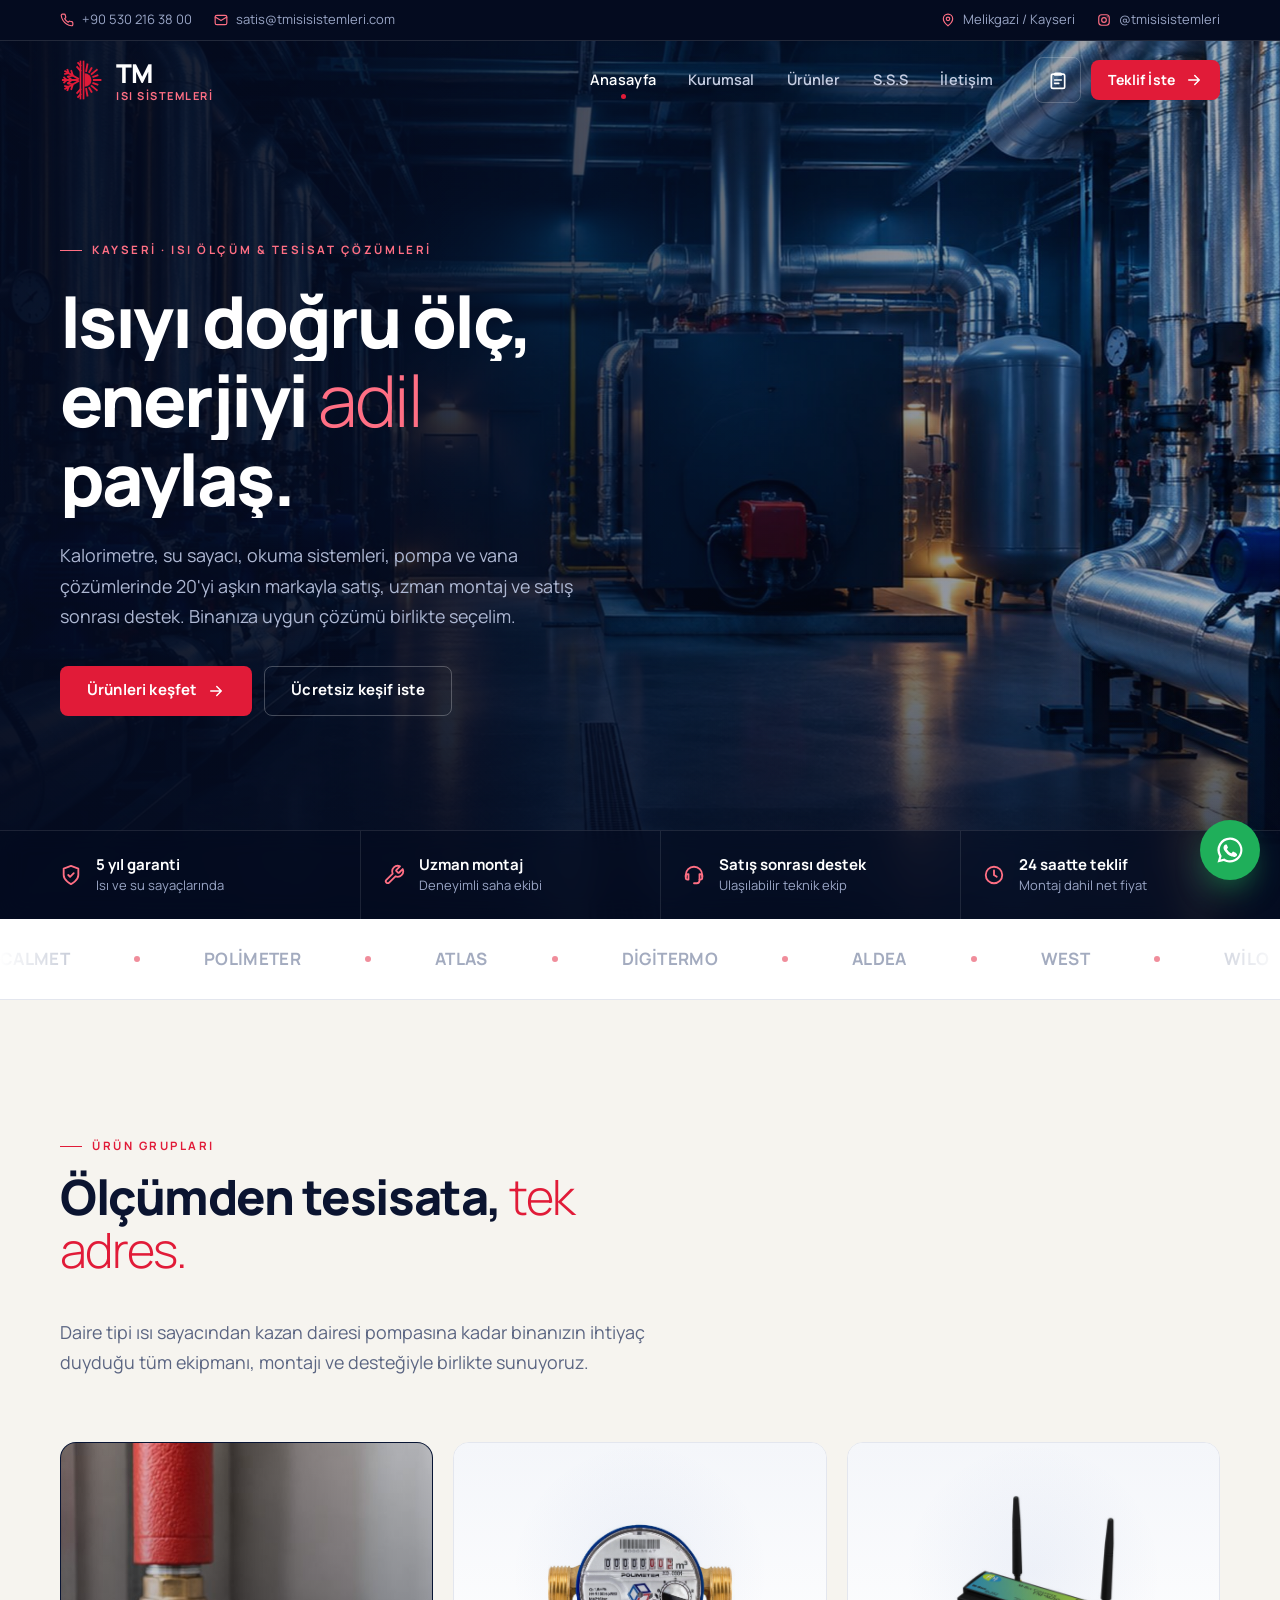
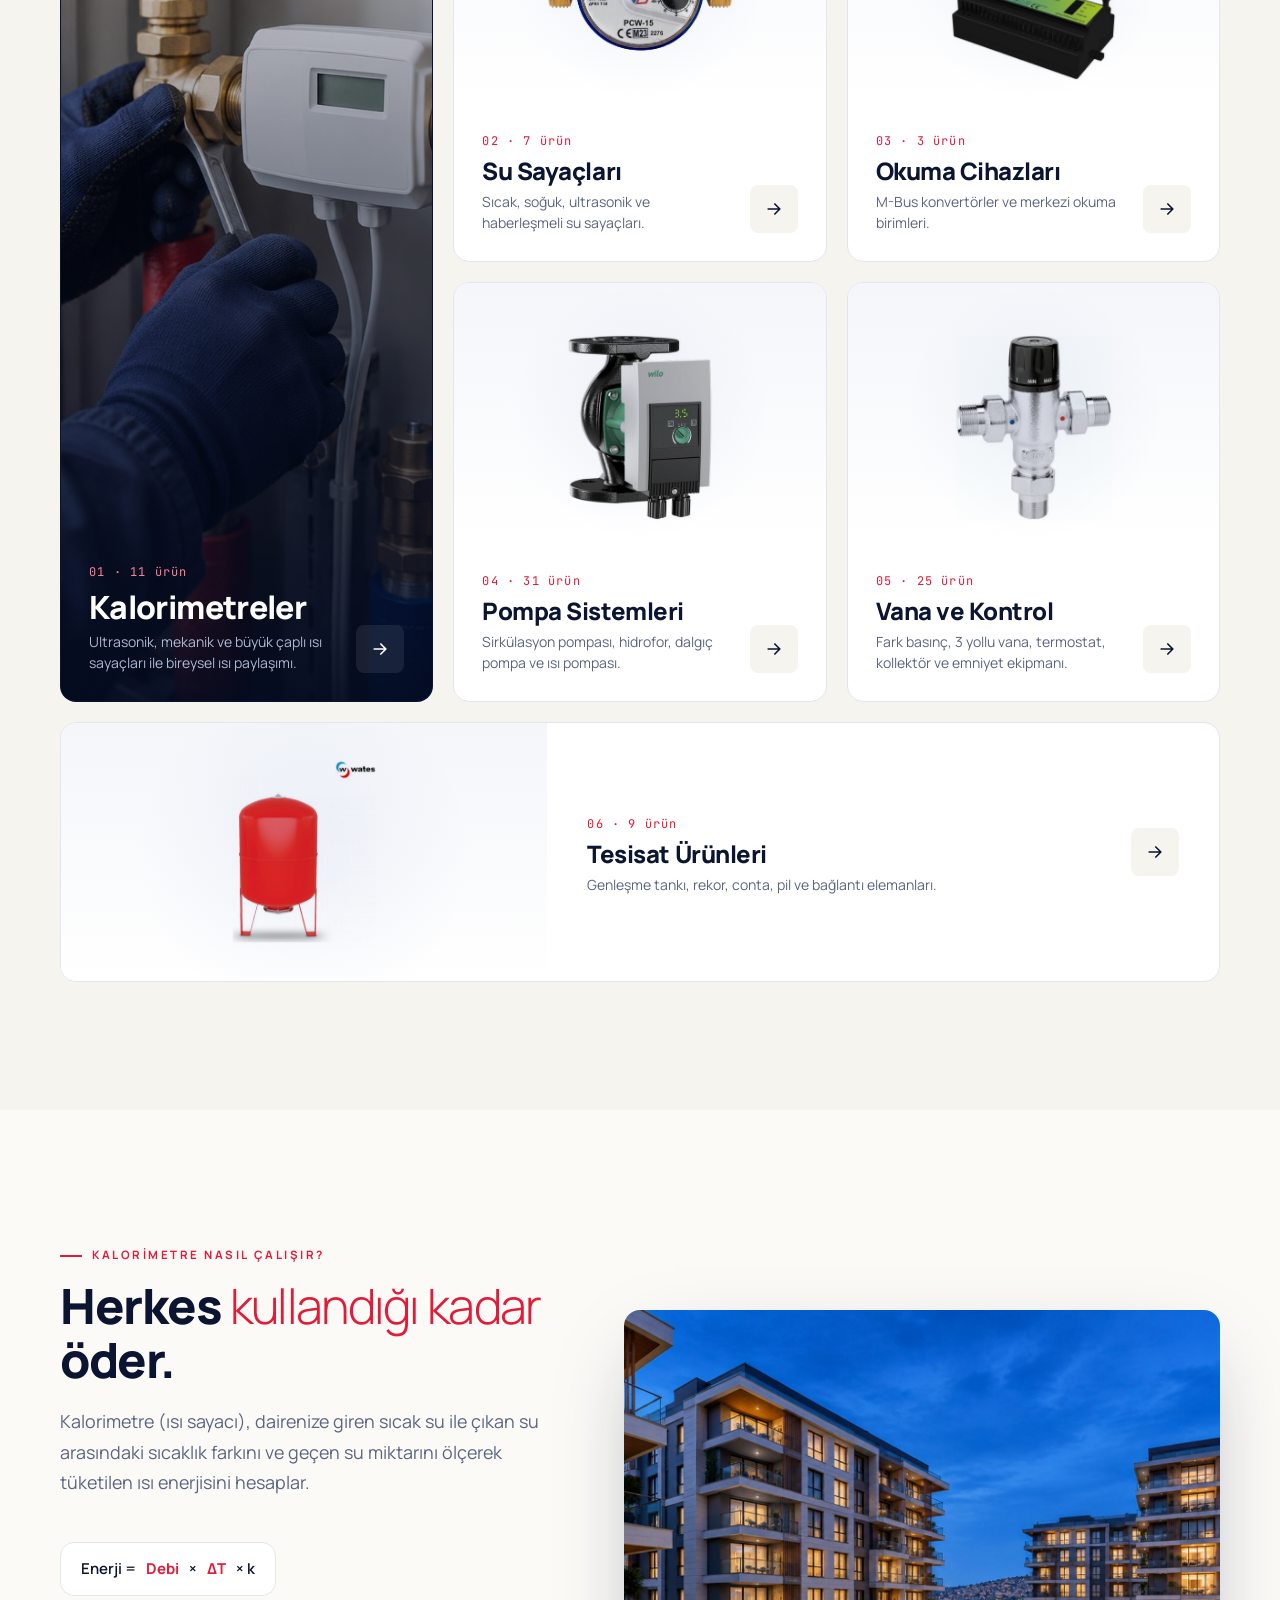
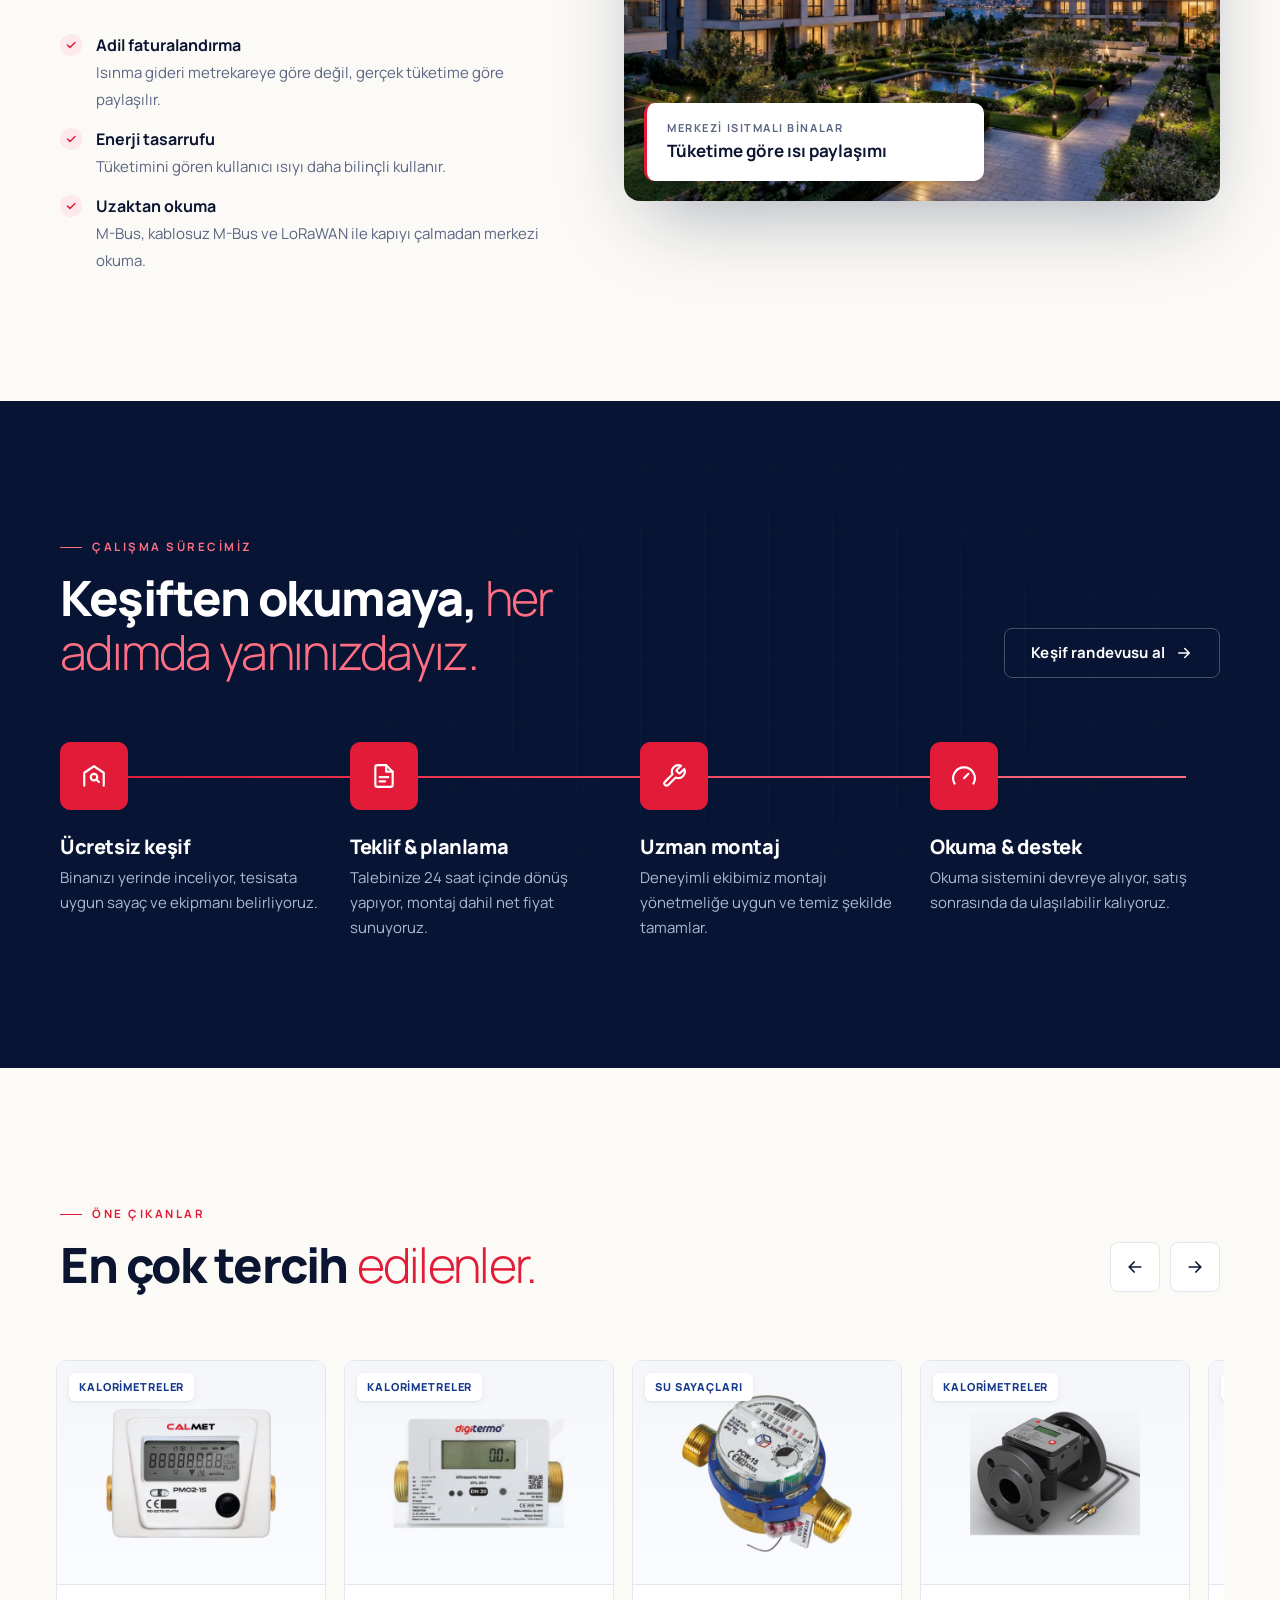
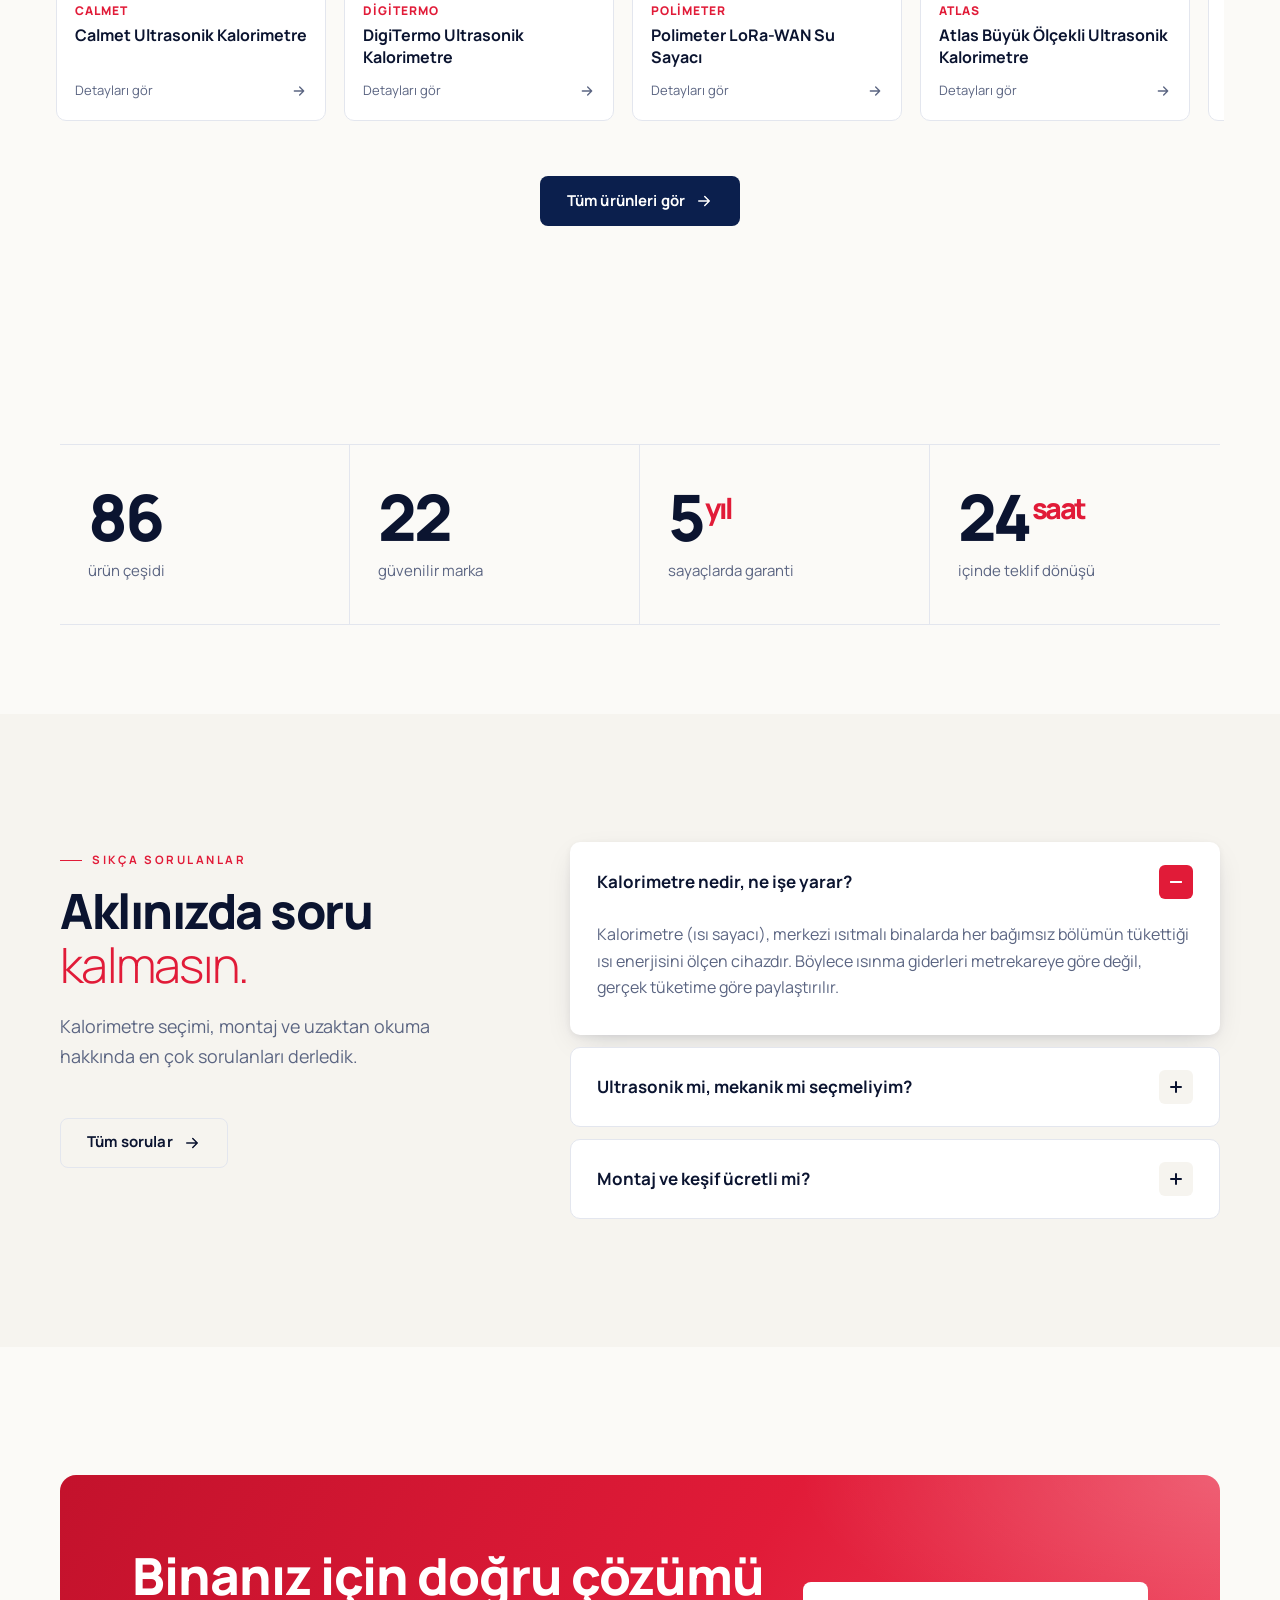
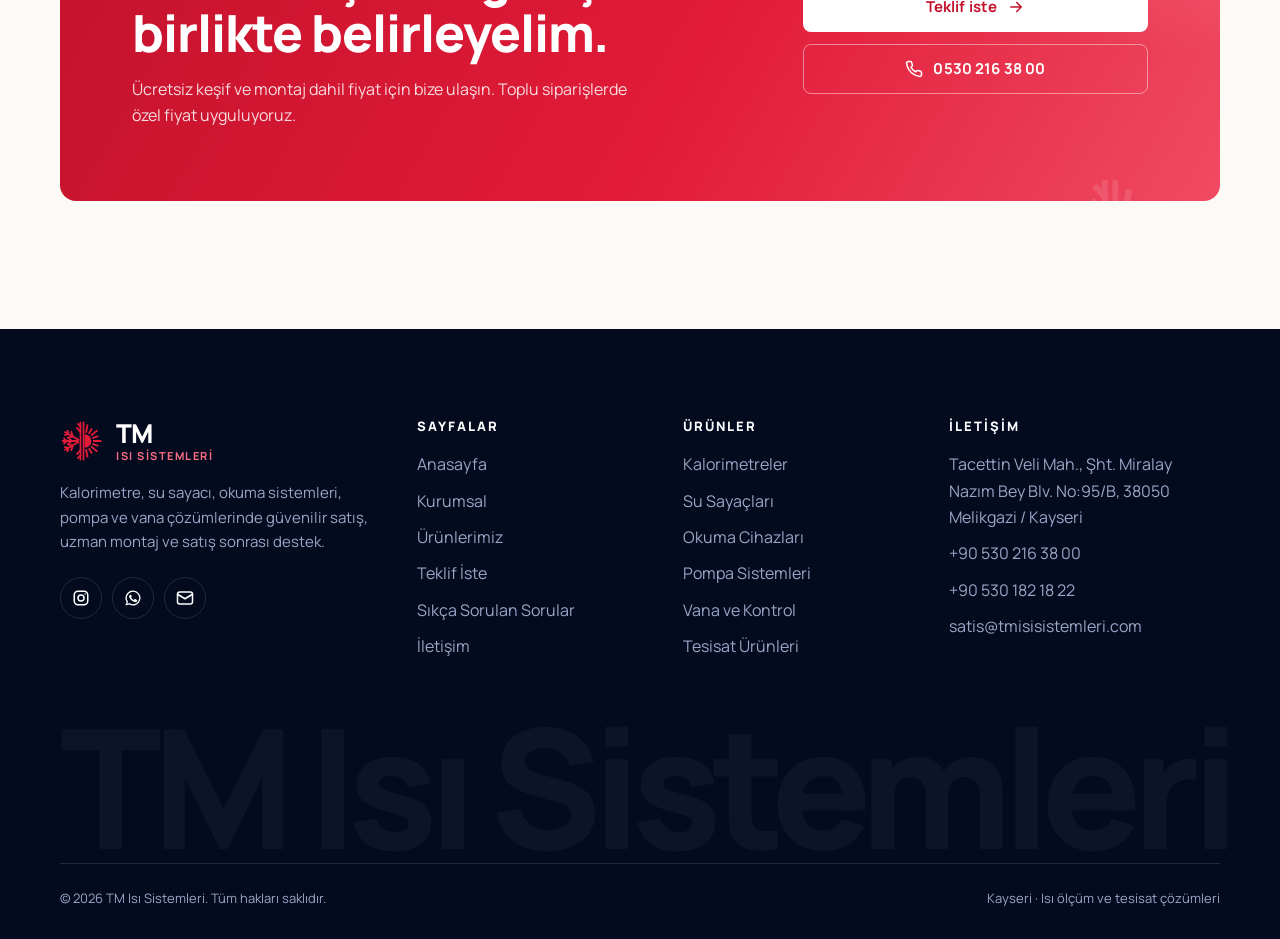
==== commit 7582d6f7: "Kurumsal görsel dil: fotoğraflı giriş, gerçek ürün fotoğraflı kategoriler, çizimler kaldırıldı" ====
--- a/index.html
+++ b/index.html
@@ -14,7 +14,7 @@
 <link rel="preconnect" href="https://fonts.googleapis.com">
 <link rel="preconnect" href="https://fonts.gstatic.com" crossorigin>
 <link href="https://fonts.googleapis.com/css2?family=JetBrains+Mono:wght@500;600&family=Manrope:wght@300;400;500;600;700;800&display=swap" rel="stylesheet">
-<link rel="stylesheet" href="assets/css/style.css?v=1792790046">
+<link rel="stylesheet" href="assets/css/style.css?v=1792981522">
 <script>document.documentElement.classList.add('js');try{if(sessionStorage.getItem('tm_pt')&&!matchMedia('(prefers-reduced-motion: reduce)').matches){document.documentElement.classList.add('pt-enter')}sessionStorage.removeItem('tm_pt')}catch(e){}</script>
 <script type="application/ld+json">{"@context":"https://schema.org","@type":"LocalBusiness","name":"TM Isı Sistemleri","image":"assets/img/favicon.svg","telephone":"+905302163800","email":"satis@tmisisistemleri.com","url":"https://kalorimetre.net","address":{"@type":"PostalAddress","streetAddress":"Tacettin Veli Mah., Şht. Miralay Nazım Bey Blv. No:95/B","addressLocality":"Melikgazi","addressRegion":"Kayseri","postalCode":"38050","addressCountry":"TR"},"sameAs":["https://www.instagram.com/tmisisistemleri/"]}</script>
 </head>
@@ -109,20 +109,10 @@
 </div>
 
 <main id="main">
-<section class="hero">
-  <div class="hero__grid-bg"></div>
-  <svg class="hero__pipes" viewBox="0 0 1440 900" preserveAspectRatio="xMidYMid slice" aria-hidden="true">
-    <defs>
-      <linearGradient id="hp1" x1="0" x2="1"><stop offset="0" stop-color="#E11B38"/><stop offset="1" stop-color="#FF6F84"/></linearGradient>
-      <linearGradient id="hp2" x1="0" x2="1"><stop offset="0" stop-color="#2A54B5"/><stop offset="1" stop-color="#8FB4FF"/></linearGradient>
-    </defs>
-    <path class="p-base" d="M-40 640 H 380 Q 420 640 420 600 V 520 Q 420 480 460 480 H 1500"/>
-    <path class="p-flow" stroke="url(#hp1)" d="M-40 640 H 380 Q 420 640 420 600 V 520 Q 420 480 460 480 H 1500"/>
-    <path class="p-base" d="M1500 760 H 900 Q 860 760 860 720 V 690 Q 860 650 820 650 H -40"/>
-    <path class="p-flow" stroke="url(#hp2)" style="animation-direction:reverse" d="M1500 760 H 900 Q 860 760 860 720 V 690 Q 860 650 820 650 H -40"/>
-  </svg>
+<section class="hero hero--photo">
+  <div class="hero__bg" aria-hidden="true"><img src="assets/img/ortam/kazan-dairesi.jpg" alt="" fetchpriority="high"></div>
   <div class="wrap on-dark">
-    <div>
+    <div class="hero__copy">
       <span class="eyebrow">Kayseri · Isı ölçüm &amp; tesisat çözümleri</span>
       <h1 class="h-xl"><span class="line"><span>Isıyı doğru ölç,</span></span><span class="line"><span>enerjiyi <span class="serif">adil</span></span></span><span class="line"><span>paylaş.</span></span></h1>
       <p class="lead">Kalorimetre, su sayacı, okuma sistemleri, pompa ve vana çözümlerinde 20'yi aşkın markayla satış, uzman montaj ve satış sonrası destek. Binanıza uygun çözümü birlikte seçelim.</p>
@@ -130,21 +120,16 @@
         <a class="btn" href="urunler.html">Ürünleri keşfet <svg><use href="#i-arrow"/></svg></a>
         <a class="btn btn--ghost" href="teklif.html">Ücretsiz keşif iste</a>
       </div>
-      <div class="hero__trust">
-        <div><span class="ic"><svg><use href="#i-shield"/></svg></span><span><b>5 Yıl Garanti</b>Isı ve su sayaçlarında</span></div>
-        <div><span class="ic"><svg><use href="#i-tool"/></svg></span><span><b>Uzman Montaj</b>Deneyimli ekip</span></div>
-        <div><span class="ic"><svg><use href="#i-headset"/></svg></span><span><b>Satış Sonrası</b>Hızlı destek</span></div>
-      </div>
-    </div>
-    <div class="hero__stage" aria-hidden="true">
-      <div class="hero__orb"></div>
-      <div class="hero__device anim-gate is-live" data-art="heat-us"></div>
-      <div class="chip chip--a"><span class="dot"></span><span><small>Anlık güç</small><b data-live="kw">12.3 kW</b></span></div>
-      <div class="chip chip--b"><span><small>Gidiş / Dönüş</small><b><span class="t-hot" data-live="sup">70.0°</span> / <span class="t-cold" data-live="ret">52.4°</span></b></span></div>
-      <div class="chip chip--c"><span><small>Uzaktan okuma</small><b>M-Bus · LoRaWAN</b></span></div>
-    </div>
-  </div>
-  <div class="scroll-cue" aria-hidden="true"></div>
+    </div>
+  </div>
+  <div class="hero__bar">
+    <div class="wrap">
+      <div><svg><use href="#i-shield"/></svg><span><b>5 yıl garanti</b>Isı ve su sayaçlarında</span></div>
+      <div><svg><use href="#i-tool"/></svg><span><b>Uzman montaj</b>Deneyimli saha ekibi</span></div>
+      <div><svg><use href="#i-headset"/></svg><span><b>Satış sonrası destek</b>Ulaşılabilir teknik ekip</span></div>
+      <div><svg><use href="#i-clock"/></svg><span><b>24 saatte teklif</b>Montaj dahil net fiyat</span></div>
+    </div>
+  </div>
 </section>
 
 <div class="marquee" aria-label="Çalıştığımız markalar">
@@ -177,53 +162,10 @@
         <li><div><b>Uzaktan okuma</b><span>M-Bus, kablosuz M-Bus ve LoRaWAN ile kapıyı çalmadan merkezi okuma.</span></div></li>
       </ul>
     </div>
-    <div class="diagram rv" style="--d:2" aria-label="Kalorimetre çalışma şeması">
-      <svg viewBox="0 0 600 330" role="img">
-        <defs>
-          <linearGradient id="dgB" x1="0" y1="0" x2="0" y2="1"><stop offset="0" stop-color="#1A3C8F"/><stop offset="1" stop-color="#0B1F4D"/></linearGradient>
-        </defs>
-        <g font-family="Manrope,sans-serif" font-size="11" font-weight="700" fill="#8E9AC0" letter-spacing="1.5">
-          <text x="30" y="40">KAZAN DAİRESİ</text><text x="410" y="40">DAİRENİZ</text>
-        </g>
-        <rect x="30" y="60" width="120" height="200" rx="14" fill="url(#dgB)" stroke="rgba(255,255,255,.12)"/>
-        <g transform="translate(90 170)">
-          <path class="flame" d="M0 -36 C 18 -14 22 0 14 16 C 8 28 -8 28 -14 16 C -22 0 -14 -12 -6 -18 C -6 -6 0 -2 4 -4 C 6 -16 2 -26 0 -36Z" fill="#E11B38"/>
-          <path class="flame f2" d="M0 -10 C 8 0 8 10 3 16 C 0 20 -6 18 -7 12 C -8 4 -2 -2 0 -10Z" fill="#FFB0BC"/>
-        </g>
-        <rect x="390" y="60" width="180" height="200" rx="14" fill="rgba(255,255,255,.04)" stroke="rgba(255,255,255,.14)" stroke-dasharray="4 6"/>
-        <g transform="translate(430 140)">
-          <rect width="100" height="70" rx="8" fill="#fff" opacity=".92"/>
-          <g fill="#C9D1E3"><rect x="10" y="8" width="8" height="54" rx="4"/><rect x="26" y="8" width="8" height="54" rx="4"/><rect x="42" y="8" width="8" height="54" rx="4"/><rect x="58" y="8" width="8" height="54" rx="4"/><rect x="74" y="8" width="8" height="54" rx="4"/></g>
-          <g class="heatwaves" stroke="#E11B38" stroke-width="2.4" fill="none" stroke-linecap="round"><path d="M20 -6 q4 -5 0 -10 q-4 -5 0 -10"/><path d="M50 -6 q4 -5 0 -10 q-4 -5 0 -10"/><path d="M80 -6 q4 -5 0 -10 q-4 -5 0 -10"/></g>
-          <text x="50" y="92" text-anchor="middle" font-family="Manrope" font-size="11" font-weight="700" fill="#AEB8D3">Radyatör</text>
-        </g>
-        <!-- gidiş -->
-        <path d="M150 100 H 480 V 140" fill="none" stroke="rgba(225,27,56,.25)" stroke-width="12" stroke-linejoin="round"/>
-        <path class="dflow" d="M150 100 H 480 V 140" fill="none" stroke="#FF6F84" stroke-width="3" stroke-linejoin="round"/>
-        <!-- dönüş -->
-        <path d="M480 210 V 230 H 150" fill="none" stroke="rgba(42,84,181,.35)" stroke-width="12" stroke-linejoin="round"/>
-        <path class="dflow" d="M480 210 V 230 H 150" fill="none" stroke="#8FB4FF" stroke-width="3" stroke-linejoin="round"/>
-        <!-- sensörler -->
-        <g transform="translate(330 100)"><circle r="9" fill="#071433" stroke="#FF6F84" stroke-width="2"/><text y="-18" text-anchor="middle" font-family="JetBrains Mono" font-size="11" fill="#FF8193" data-live="sup">70.0°</text></g>
-        <path d="M330 109 V 196" stroke="rgba(255,255,255,.35)" stroke-width="1.5" stroke-dasharray="3 4"/>
-        <g transform="translate(270 196)">
-          <rect width="96" height="62" rx="10" fill="#fff"/>
-          <rect x="8" y="8" width="80" height="26" rx="4" fill="#CFE3D2"/>
-          <text x="82" y="27" text-anchor="end" font-family="JetBrains Mono" font-size="13" font-weight="600" fill="#1C2A20" data-live="kwh">48213</text>
-          <text x="12" y="17" font-family="Manrope" font-size="6.5" font-weight="800" fill="#2B3B2F" opacity=".7">kWh</text>
-          <text x="48" y="51" text-anchor="middle" font-family="Manrope" font-size="9" font-weight="800" fill="#0B1F4D">KALORİMETRE</text>
-        </g>
-        <g transform="translate(215 230)"><text y="-12" text-anchor="middle" font-family="JetBrains Mono" font-size="11" fill="#8FB4FF" data-live="ret">52.4°</text></g>
-        <g font-family="Manrope" font-size="10.5" font-weight="700">
-          <text x="200" y="88" fill="#FF8193">GİDİŞ</text><text x="165" y="254" fill="#8FB4FF">DÖNÜŞ</text>
-        </g>
-      </svg>
-      <div class="readout">
-        <div><small>Gidiş</small><b data-live="sup">70.0°C</b></div>
-        <div><small>Dönüş</small><b data-live="ret">52.4°C</b></div>
-        <div><small>Anlık güç</small><b data-live="kw">12.3 kW</b></div>
-      </div>
-    </div>
+    <figure class="explain__media rv" style="--d:2">
+      <img src="assets/img/ortam/site.jpg" alt="Merkezi ısıtmalı modern konut sitesi" loading="lazy">
+      <figcaption><span>Merkezi ısıtmalı binalar</span><b>Tüketime göre ısı paylaşımı</b></figcaption>
+    </figure>
   </div>
 </section>
 
@@ -368,9 +310,8 @@
 </nav>
 <div class="toast" role="status" aria-live="polite"><svg><use href="#i-check"/></svg><span></span></div>
 
-<script src="assets/js/data.js?v=1792790046"></script>
-<script src="assets/js/photos.js?v=1792790046"></script>
-<script src="assets/js/illus.js?v=1792790046"></script>
-<script src="assets/js/app.js?v=1792790046"></script>
+<script src="assets/js/data.js?v=1792981522"></script>
+<script src="assets/js/photos.js?v=1792981522"></script>
+<script src="assets/js/app.js?v=1792981522"></script>
 </body>
 </html>
--- a/assets/css/style.css
+++ b/assets/css/style.css
@@ -832,3 +832,76 @@
   .panel { padding: 20px; }
 }
 @media (max-width: 600px) { .hero__pipes { opacity: .22; } }
+
+/* ---------- kurumsal görsel dil: fotoğraf tabanlı ---------- */
+.hero--photo { background: var(--navy-950); }
+.hero__bg { position: absolute; inset: 0; overflow: hidden; }
+.hero__bg img { width: 100%; height: 100%; object-fit: cover; object-position: 60% 50%; transform: scale(1.06); animation: heroZoom 14s cubic-bezier(.2, .6, .2, 1) forwards; }
+.hero__bg::after { content: ""; position: absolute; inset: 0;
+  background: linear-gradient(90deg, rgba(4, 11, 31, .95) 0%, rgba(4, 11, 31, .86) 34%, rgba(4, 11, 31, .45) 70%, rgba(4, 11, 31, .3) 100%),
+              linear-gradient(0deg, rgba(4, 11, 31, .85) 0%, rgba(4, 11, 31, 0) 35%); }
+@keyframes heroZoom { to { transform: scale(1); } }
+.hero--photo .wrap { grid-template-columns: 1fr; min-height: min(800px, 94svh); padding-top: 60px; padding-bottom: 150px; }
+.hero__copy { max-width: 660px; position: relative; }
+.hero__bar { position: absolute; left: 0; right: 0; bottom: 0; border-top: 1px solid rgba(255, 255, 255, .1); background: rgba(4, 11, 31, .55); backdrop-filter: blur(12px); -webkit-backdrop-filter: blur(12px); }
+.hero__bar .wrap { display: grid; grid-template-columns: repeat(4, 1fr); min-height: 0; padding-top: 0; padding-bottom: 0; }
+.hero__bar .wrap > div { display: flex; align-items: center; gap: 14px; padding: 24px 22px; border-left: 1px solid rgba(255, 255, 255, .1); color: #9AA6C6; font-size: 13px; line-height: 1.35; }
+.hero__bar .wrap > div:first-child { border-left: 0; padding-left: 0; }
+.hero__bar svg { width: 22px; height: 22px; color: #FF6F84; flex-shrink: 0; }
+.hero__bar b { display: block; color: #fff; font-size: 15px; font-weight: 700; margin-bottom: 2px; }
+
+.explain__media, .about__photo { position: relative; margin: 0; border-radius: var(--r-lg); overflow: hidden; box-shadow: var(--shadow-lg); }
+.explain__media img { width: 100%; aspect-ratio: 4 / 3.3; object-fit: cover; }
+.about__photo img { width: 100%; aspect-ratio: 4 / 4.6; object-fit: cover; object-position: 50% 30%; }
+.explain__media figcaption, .about__photo figcaption { position: absolute; left: 20px; bottom: 20px; right: 20px; max-width: 340px; background: #fff; border-radius: var(--r); padding: 16px 20px; border-left: 3px solid var(--red); box-shadow: var(--shadow); }
+.explain__media figcaption span, .about__photo figcaption span { display: block; font-size: 12px; color: var(--muted); letter-spacing: .04em; }
+.explain__media figcaption span { text-transform: uppercase; letter-spacing: .14em; font-weight: 700; font-size: 11px; }
+.explain__media figcaption b, .about__photo figcaption b { display: block; font-size: 17px; color: var(--ink); }
+.formula { font-family: var(--f-sans); font-weight: 600; }
+
+/* kategori kartları: gerçek ürün fotoğrafları */
+.cat__art::before { opacity: .5; }
+.cat__art img { position: relative; width: 66%; max-height: 230px; object-fit: contain; mix-blend-mode: multiply; transition: transform .8s var(--ease); }
+.cat:hover .cat__art img { transform: scale(1.04); }
+.cat--feature { position: relative; justify-content: flex-end; }
+.cat--feature .cat__art { position: absolute; inset: 0; padding: 0; background: var(--navy-900); }
+.cat--feature .cat__art::before { display: none; }
+.cat--feature .cat__art .cat__cover { width: 100%; height: 100%; max-height: none; object-fit: cover; mix-blend-mode: normal; }
+.cat--feature .cat__art::after { content: ""; position: absolute; inset: 0; background: linear-gradient(0deg, rgba(4, 11, 31, .95) 0%, rgba(4, 11, 31, .55) 45%, rgba(4, 11, 31, .1) 100%); }
+.cat--feature .cat__body { position: relative; z-index: 1; }
+.cat--wide .cat__art img { width: 46%; }
+
+/* fotoğrafı olmayan ürün */
+.ph { width: 84%; height: 84%; display: grid; place-content: center; justify-items: center; gap: 10px; border: 1px dashed var(--silver); border-radius: var(--r); color: var(--silver); background: #fff; }
+.ph svg { width: 52px; height: 52px; opacity: .55; }
+.ph small { font-size: 12px; color: var(--muted); letter-spacing: .04em; }
+.modal__art .ph { width: 100%; max-width: 380px; aspect-ratio: 1; height: auto; }
+.qitem .ico .ph { width: 44px; height: 40px; gap: 0; border: 0; background: none; }
+.qitem .ico .ph svg { width: 22px; height: 22px; }
+.qitem .ico .ph small { display: none; }
+
+/* filtre listesi: ikonsuz, sade */
+.f-cat { padding: 11px 14px; border-radius: 8px; }
+.f-cat.is-on { border-color: transparent; background: #fff; box-shadow: inset 3px 0 0 var(--red); color: var(--ink); }
+
+/* dekoratif dönen işaretler: sabit */
+.page-hero__snow, .cta-band__snow { animation: none; }
+.page-hero__snow { opacity: .05; }
+
+@media (max-width: 860px) {
+  .hero--photo .wrap { min-height: 0; padding-top: 48px; padding-bottom: 48px; }
+  .hero__bar { position: relative; }
+  .hero__bar .wrap { grid-template-columns: 1fr 1fr; }
+  .hero__bar .wrap > div { padding: 18px 14px; border-left: 0; border-top: 1px solid rgba(255, 255, 255, .08); }
+  .hero__bar .wrap > div:nth-child(odd) { padding-left: 0; }
+  .hero__bar .wrap > div:nth-child(even) { border-left: 1px solid rgba(255, 255, 255, .08); }
+  .hero__bg::after { background: linear-gradient(180deg, rgba(4, 11, 31, .62) 0%, rgba(4, 11, 31, .78) 45%, rgba(4, 11, 31, .94) 100%); }
+  .hero__bg img { object-position: 70% 50%; }
+  .about__photo img { aspect-ratio: 4 / 4; }
+}
+@media (max-width: 600px) {
+  .hero__bar b { font-size: 14px; }
+  .hero__bar .wrap > div { font-size: 12px; gap: 10px; }
+  .explain__media figcaption, .about__photo figcaption { left: 12px; right: 12px; bottom: 12px; padding: 12px 16px; }
+}
+.cat--feature .cat__n { color: #FF8193; }
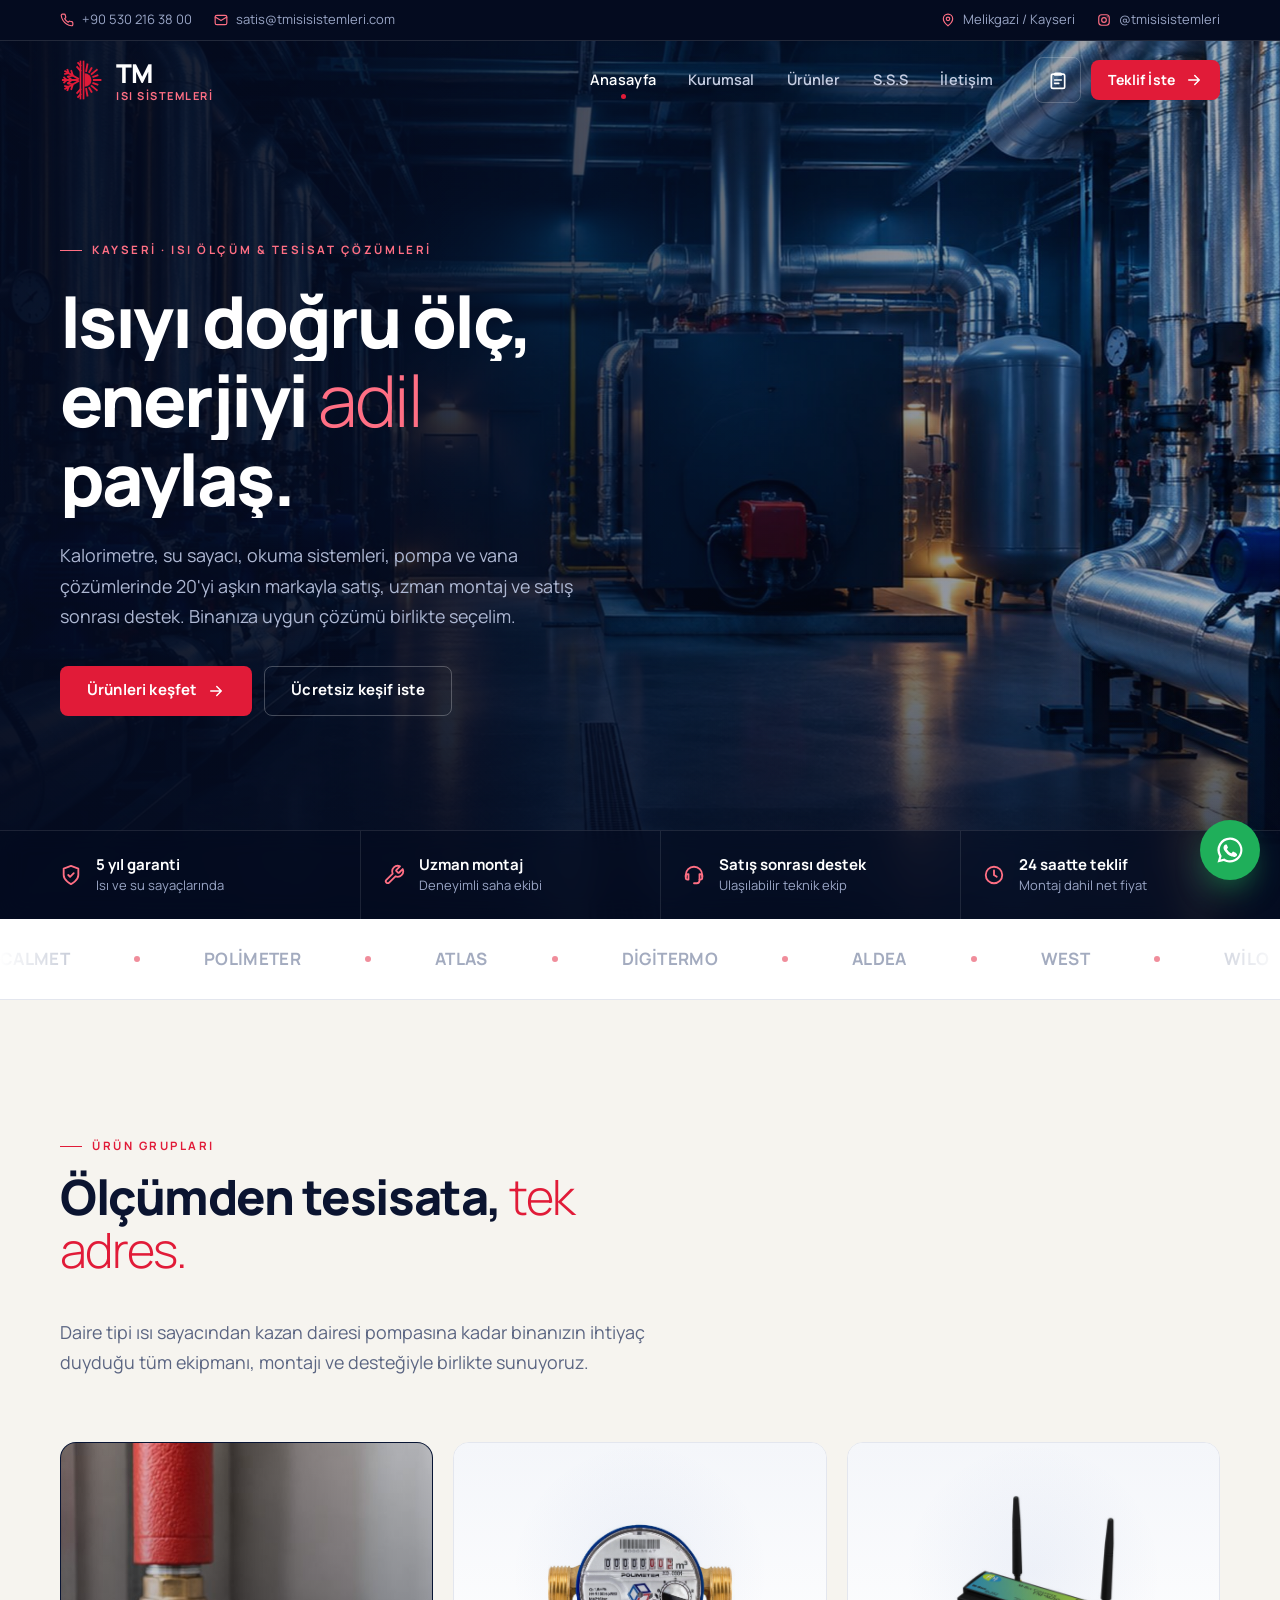
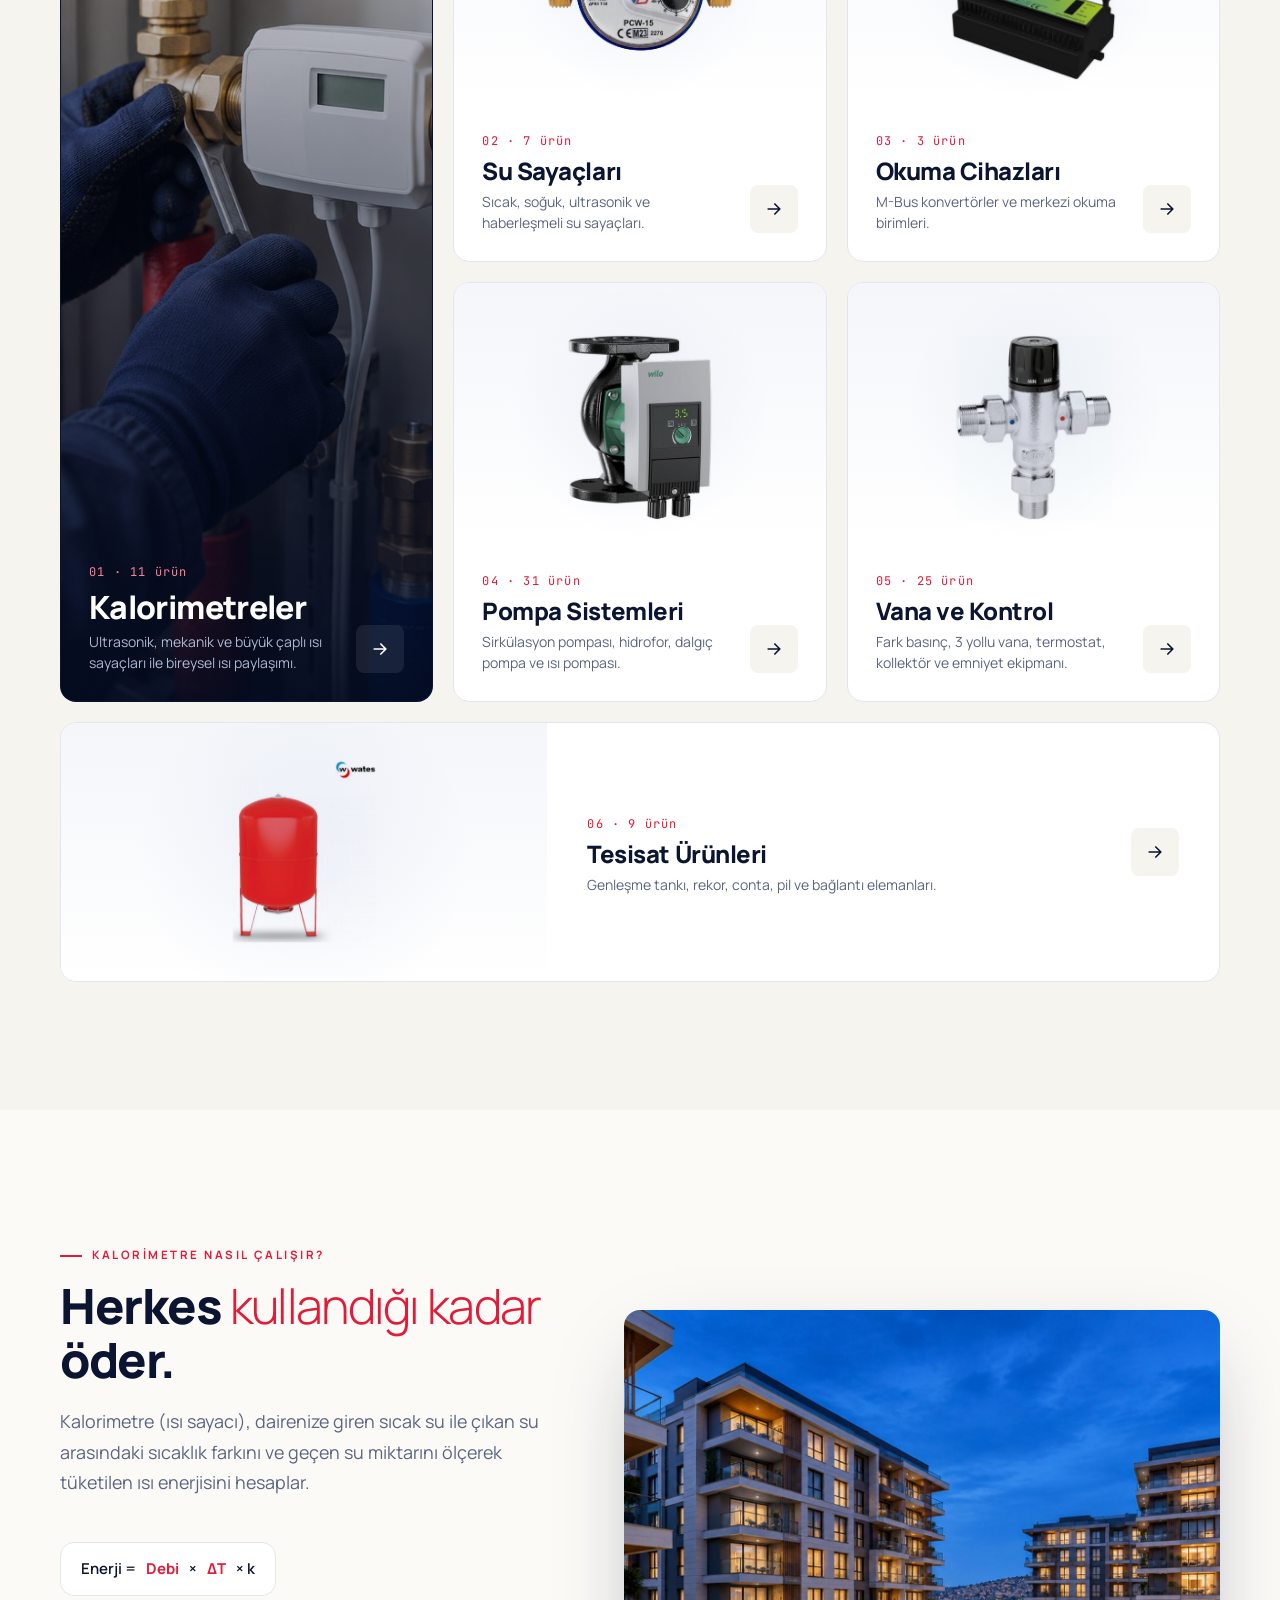
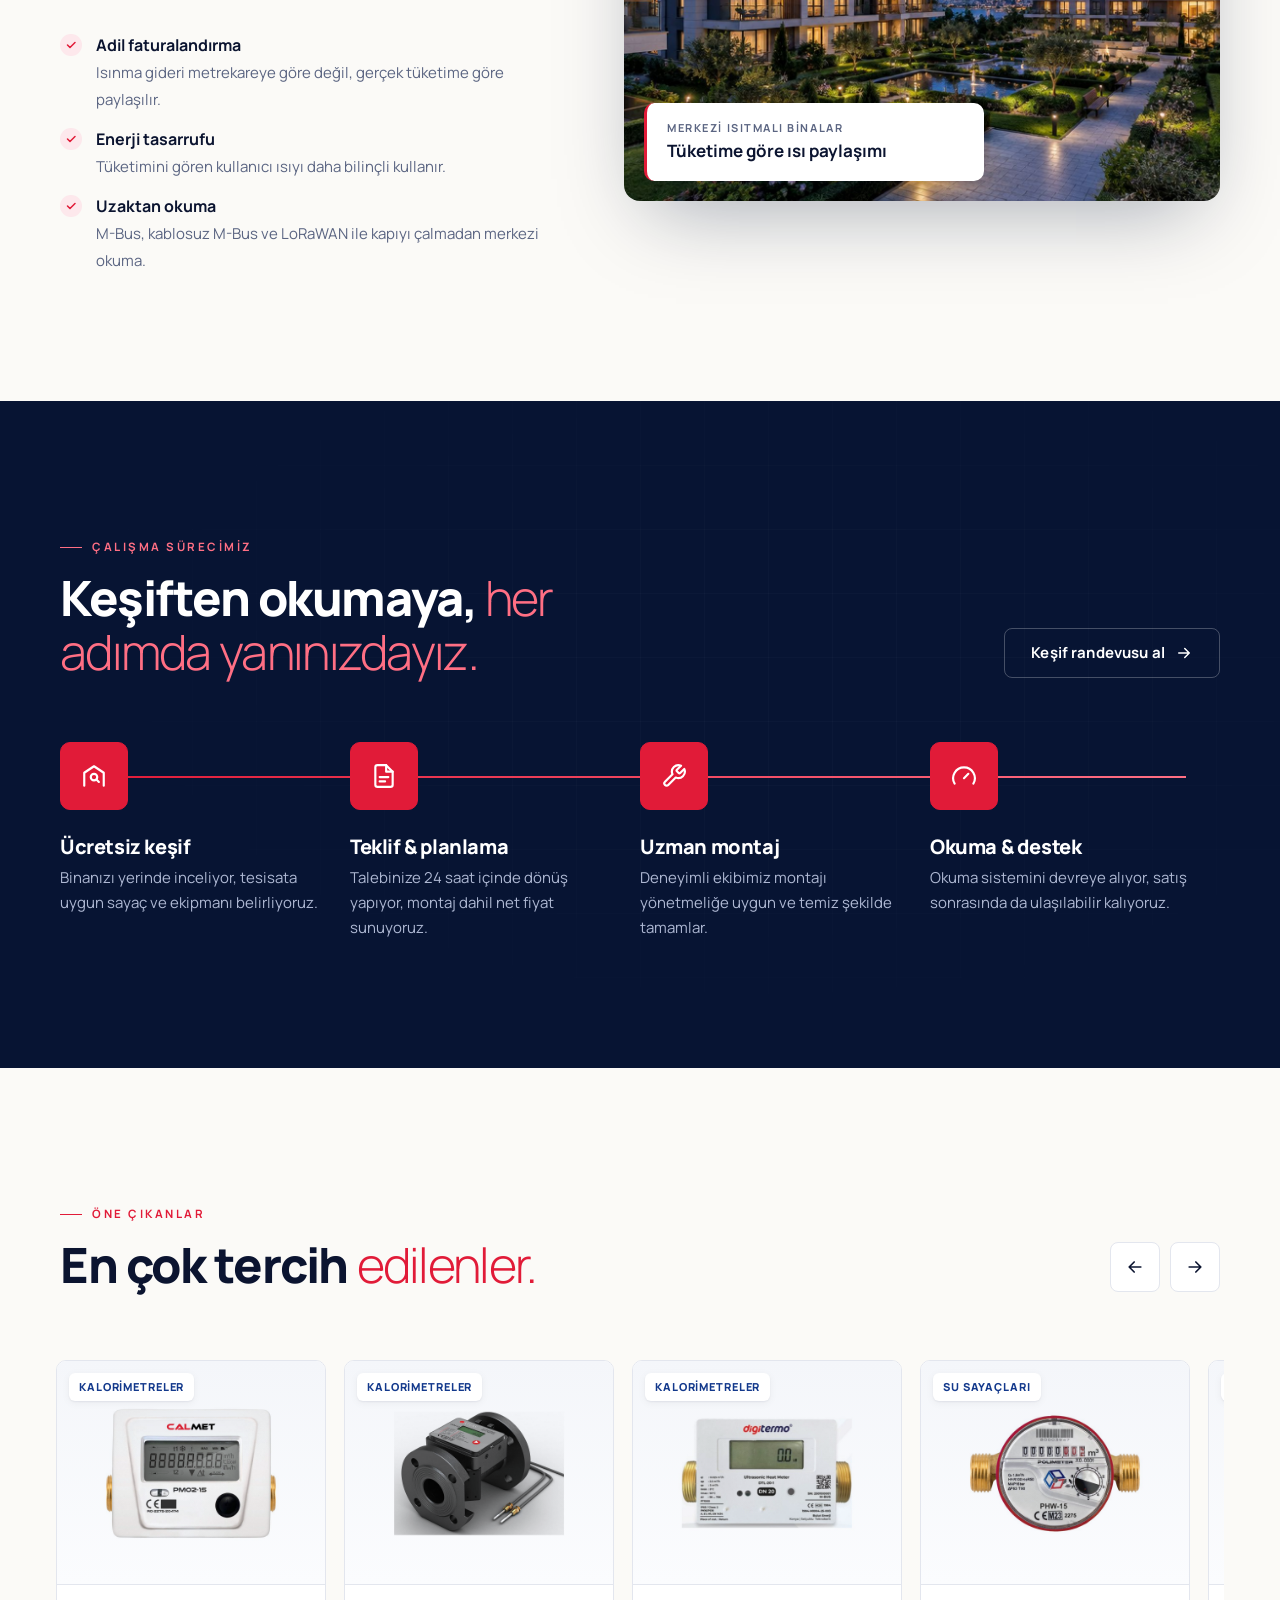
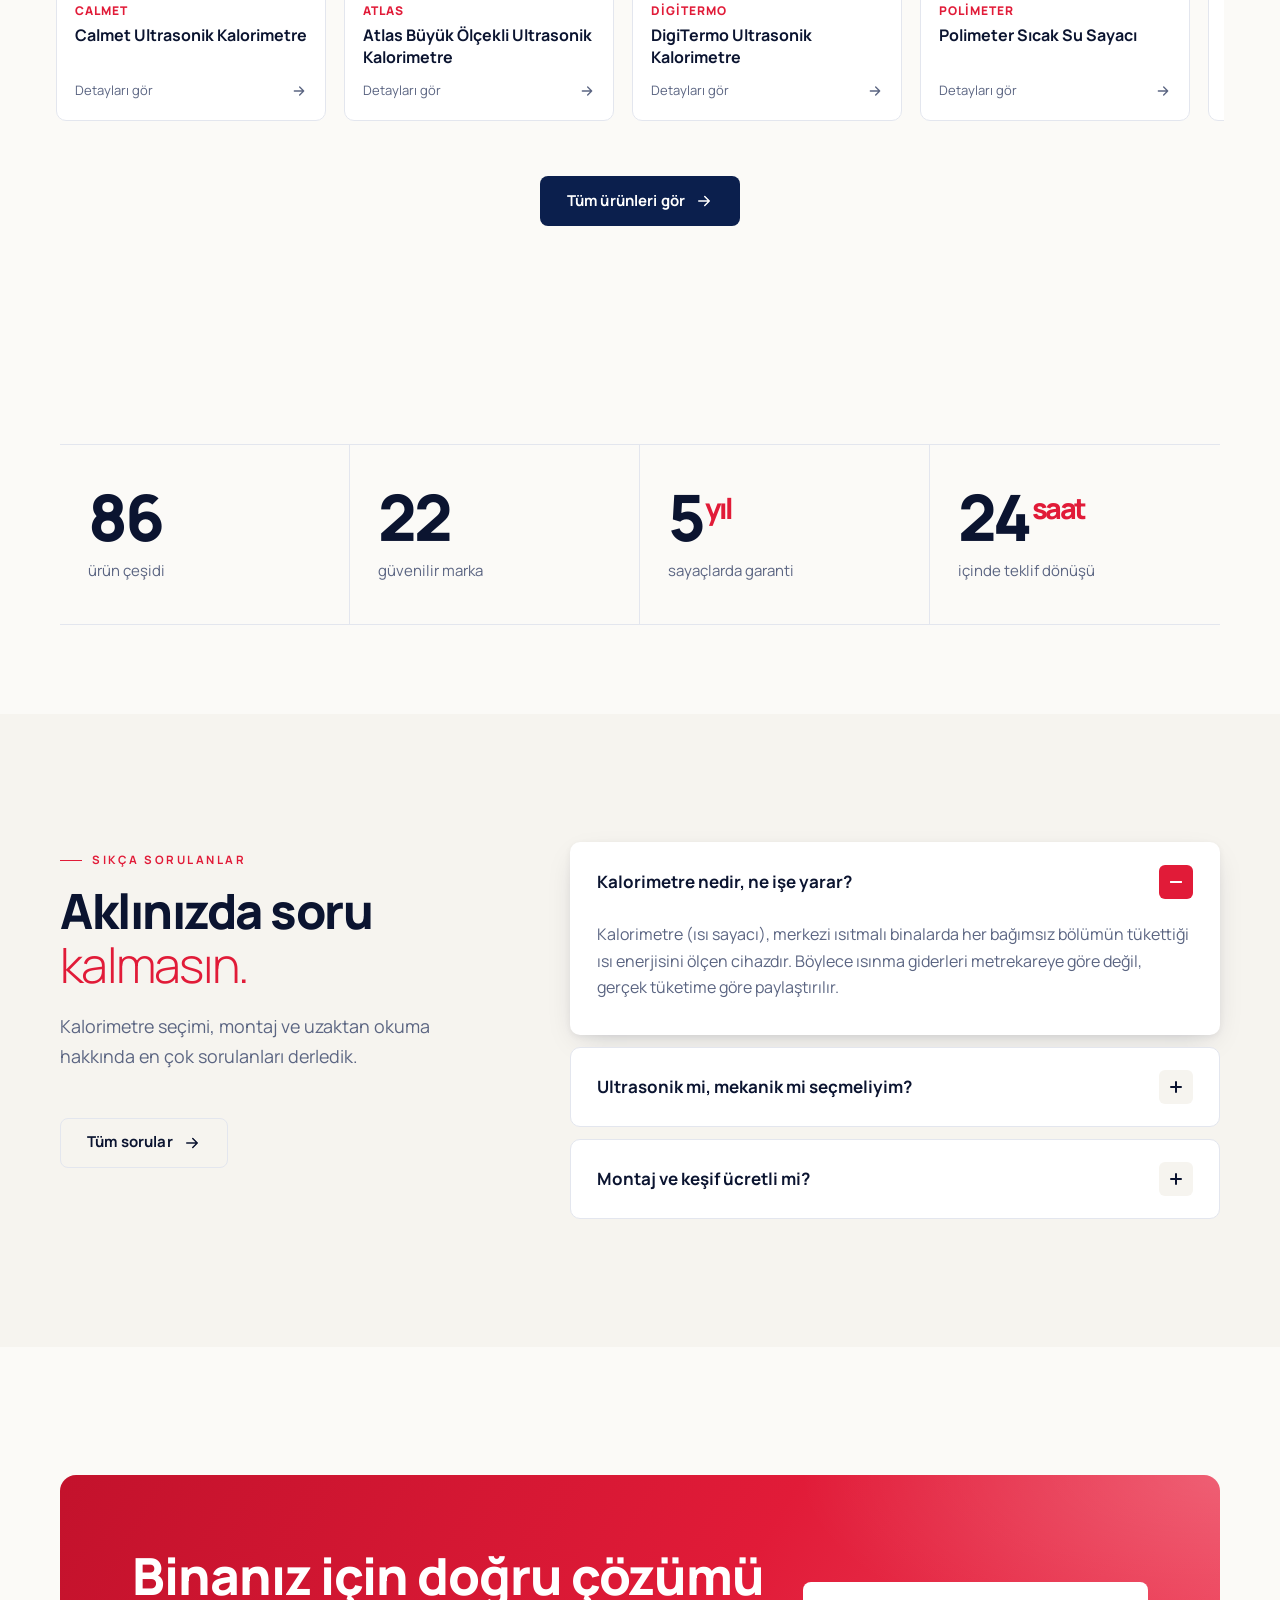
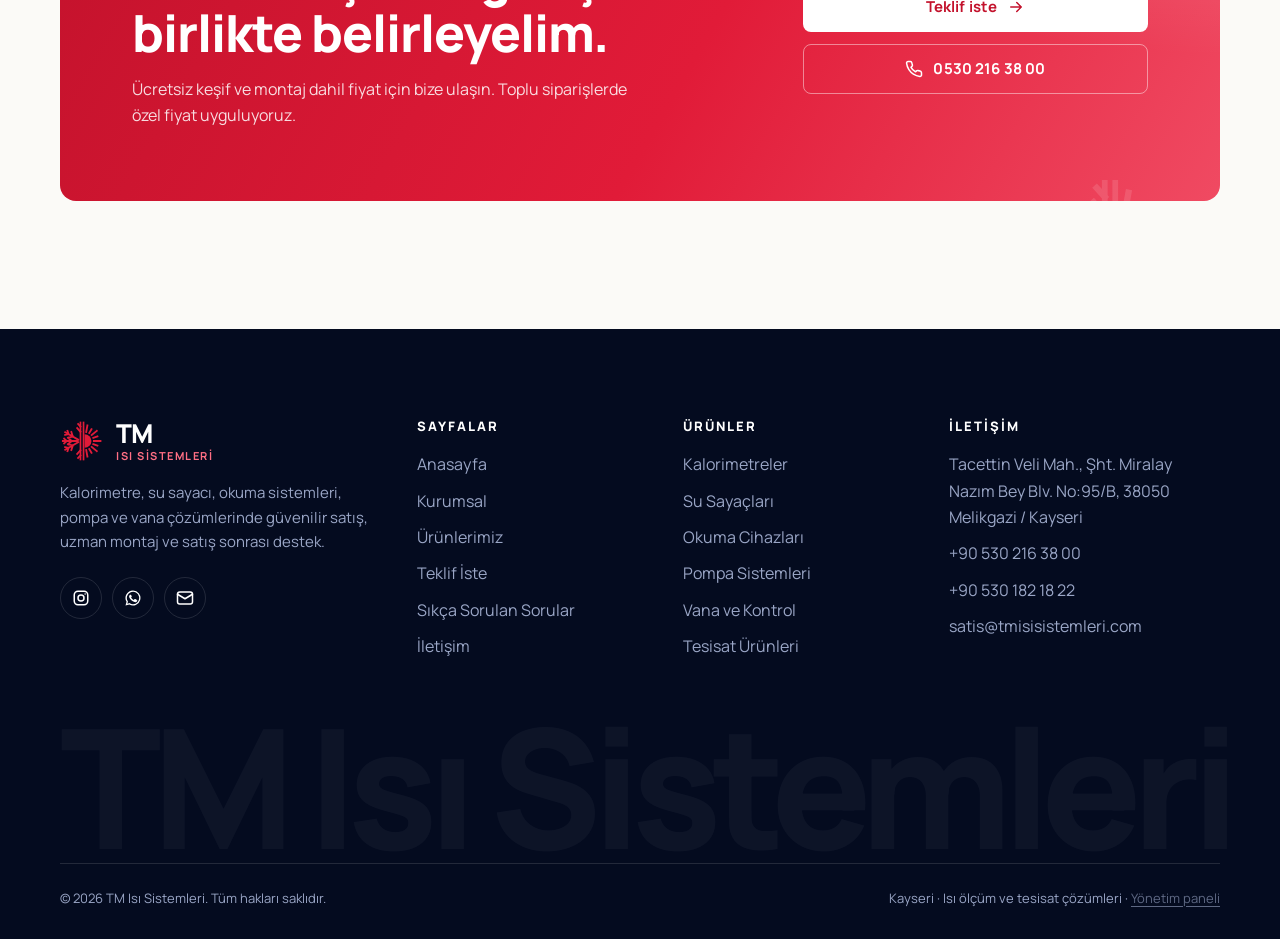
==== commit 56c591a8: "Yönetim paneli (demo modu): ürünler, kategoriler, sayfa düzenleyici, site ayarları, talepler" ====
--- a/index.html
+++ b/index.html
@@ -14,8 +14,8 @@
 <link rel="preconnect" href="https://fonts.googleapis.com">
 <link rel="preconnect" href="https://fonts.gstatic.com" crossorigin>
 <link href="https://fonts.googleapis.com/css2?family=JetBrains+Mono:wght@500;600&family=Manrope:wght@300;400;500;600;700;800&display=swap" rel="stylesheet">
-<link rel="stylesheet" href="assets/css/style.css?v=1792981522">
-<script>document.documentElement.classList.add('js');try{if(sessionStorage.getItem('tm_pt')&&!matchMedia('(prefers-reduced-motion: reduce)').matches){document.documentElement.classList.add('pt-enter')}sessionStorage.removeItem('tm_pt')}catch(e){}</script>
+<link rel="stylesheet" href="assets/css/style.css?v=1793162514">
+<script>document.documentElement.classList.add('js');try{var d=document.documentElement,rm=matchMedia('(prefers-reduced-motion: reduce)').matches;if(sessionStorage.getItem('tm_pt')){if(!rm)d.classList.add('pt-enter')}else if(!sessionStorage.getItem('tm_intro')){if(!rm)d.classList.add('pt-intro')}sessionStorage.setItem('tm_intro','1');sessionStorage.removeItem('tm_pt')}catch(e){}</script>
 <script type="application/ld+json">{"@context":"https://schema.org","@type":"LocalBusiness","name":"TM Isı Sistemleri","image":"assets/img/favicon.svg","telephone":"+905302163800","email":"satis@tmisisistemleri.com","url":"https://kalorimetre.net","address":{"@type":"PostalAddress","streetAddress":"Tacettin Veli Mah., Şht. Miralay Nazım Bey Blv. No:95/B","addressLocality":"Melikgazi","addressRegion":"Kayseri","postalCode":"38050","addressCountry":"TR"},"sameAs":["https://www.instagram.com/tmisisistemleri/"]}</script>
 </head>
 <body data-page="index">
@@ -124,10 +124,10 @@
   </div>
   <div class="hero__bar">
     <div class="wrap">
-      <div><svg><use href="#i-shield"/></svg><span><b>5 yıl garanti</b>Isı ve su sayaçlarında</span></div>
-      <div><svg><use href="#i-tool"/></svg><span><b>Uzman montaj</b>Deneyimli saha ekibi</span></div>
-      <div><svg><use href="#i-headset"/></svg><span><b>Satış sonrası destek</b>Ulaşılabilir teknik ekip</span></div>
-      <div><svg><use href="#i-clock"/></svg><span><b>24 saatte teklif</b>Montaj dahil net fiyat</span></div>
+      <div><svg><use href="#i-shield"/></svg><span><b>5 yıl garanti</b><em>Isı ve su sayaçlarında</em></span></div>
+      <div><svg><use href="#i-tool"/></svg><span><b>Uzman montaj</b><em>Deneyimli saha ekibi</em></span></div>
+      <div><svg><use href="#i-headset"/></svg><span><b>Satış sonrası destek</b><em>Ulaşılabilir teknik ekip</em></span></div>
+      <div><svg><use href="#i-clock"/></svg><span><b>24 saatte teklif</b><em>Montaj dahil net fiyat</em></span></div>
     </div>
   </div>
 </section>
@@ -297,7 +297,7 @@
     <div class="footer__big" aria-hidden="true">TM Isı Sistemleri</div>
     <div class="footer__bottom">
       <span>© <span data-year>2026</span> TM Isı Sistemleri. Tüm hakları saklıdır.</span>
-      <span>Kayseri · Isı ölçüm ve tesisat çözümleri</span>
+      <span>Kayseri · Isı ölçüm ve tesisat çözümleri · <a href="panel/" class="footer__admin">Yönetim paneli</a></span>
     </div>
   </div>
 </footer>
@@ -310,8 +310,10 @@
 </nav>
 <div class="toast" role="status" aria-live="polite"><svg><use href="#i-check"/></svg><span></span></div>
 
-<script src="assets/js/data.js?v=1792981522"></script>
-<script src="assets/js/photos.js?v=1792981522"></script>
-<script src="assets/js/app.js?v=1792981522"></script>
+<script src="assets/js/data.js?v=1793162514"></script>
+<script src="assets/js/photos.js?v=1793162514"></script>
+<script src="assets/js/store.js?v=1793162514"></script>
+<script src="assets/js/content.js?v=1793162514"></script>
+<script src="assets/js/app.js?v=1793162514"></script>
 </body>
 </html>
--- a/assets/css/style.css
+++ b/assets/css/style.css
@@ -905,3 +905,30 @@
   .explain__media figcaption, .about__photo figcaption { left: 12px; right: 12px; bottom: 12px; padding: 12px 16px; }
 }
 .cat--feature .cat__n { color: #FF8193; }
+
+/* ilk açılış: aynı 3D logo, gel–bekle–git */
+html.pt-intro .pt { visibility: visible; pointer-events: auto; }
+html.pt-intro .pt__panel { transform: none; animation: ptPanelOut .6s 1.2s cubic-bezier(.76, 0, .24, 1) forwards; }
+html.pt-intro .pt__logo { animation: ptLogoIn .55s .12s cubic-bezier(.2, .8, .2, 1) forwards, ptLogoOut .45s .9s cubic-bezier(.5, 0, .75, 0) forwards; }
+html.pt-intro .pt__mark { animation: ptSpin 1s .12s cubic-bezier(.2, .8, .2, 1) both; }
+html.pt-intro .pt__sub { animation: ptSub .5s .4s ease both; }
+@keyframes ptSub { from { opacity: 0; letter-spacing: .6em; } to { opacity: 1; } }
+html.pt-intro .hero h1 .line > span { animation-delay: 1.45s; }
+html.pt-intro .hero h1 .line:nth-child(2) > span { animation-delay: 1.57s; }
+html.pt-intro .hero h1 .line:nth-child(3) > span { animation-delay: 1.69s; }
+html.pt-intro .hero__bg img { animation-delay: 1.2s; }
+
+/* ---------- panel entegrasyonu ---------- */
+.hero__bar em { display: block; font-style: normal; }
+.brand__img { height: 46px; width: auto; max-width: 220px; object-fit: contain; }
+.pt__img { max-height: 130px; max-width: 70vw; object-fit: contain; }
+.footer__admin { color: inherit; opacity: .6; text-decoration: underline; text-underline-offset: 3px; }
+.footer__admin:hover { opacity: 1; }
+html.tm-edit .pt { display: none; }
+html.tm-edit [data-k] { cursor: text; border-radius: 3px; transition: outline-color .15s, background .15s; outline: 1.5px dashed transparent; outline-offset: 3px; }
+html.tm-edit [data-k]:hover { outline-color: rgba(225, 27, 56, .65); background: rgba(225, 27, 56, .05); }
+html.tm-edit [data-k][contenteditable] { outline: 2px solid var(--red); background: rgba(255, 255, 255, .08); }
+html.tm-edit .tm-img { cursor: pointer; transition: filter .2s, outline-color .2s; outline: 2px dashed transparent; outline-offset: -2px; }
+html.tm-edit .tm-img:hover { filter: brightness(.85); outline-color: var(--red); }
+.tm-imgbtn { position: absolute; top: 96px; right: 24px; z-index: 5; background: var(--red); color: #fff; border: 0; border-radius: 8px; padding: 10px 14px; font-weight: 700; font-size: 13px; box-shadow: var(--shadow); }
+html.tm-edit .wa-float, html.tm-edit .mbar { display: none; }
